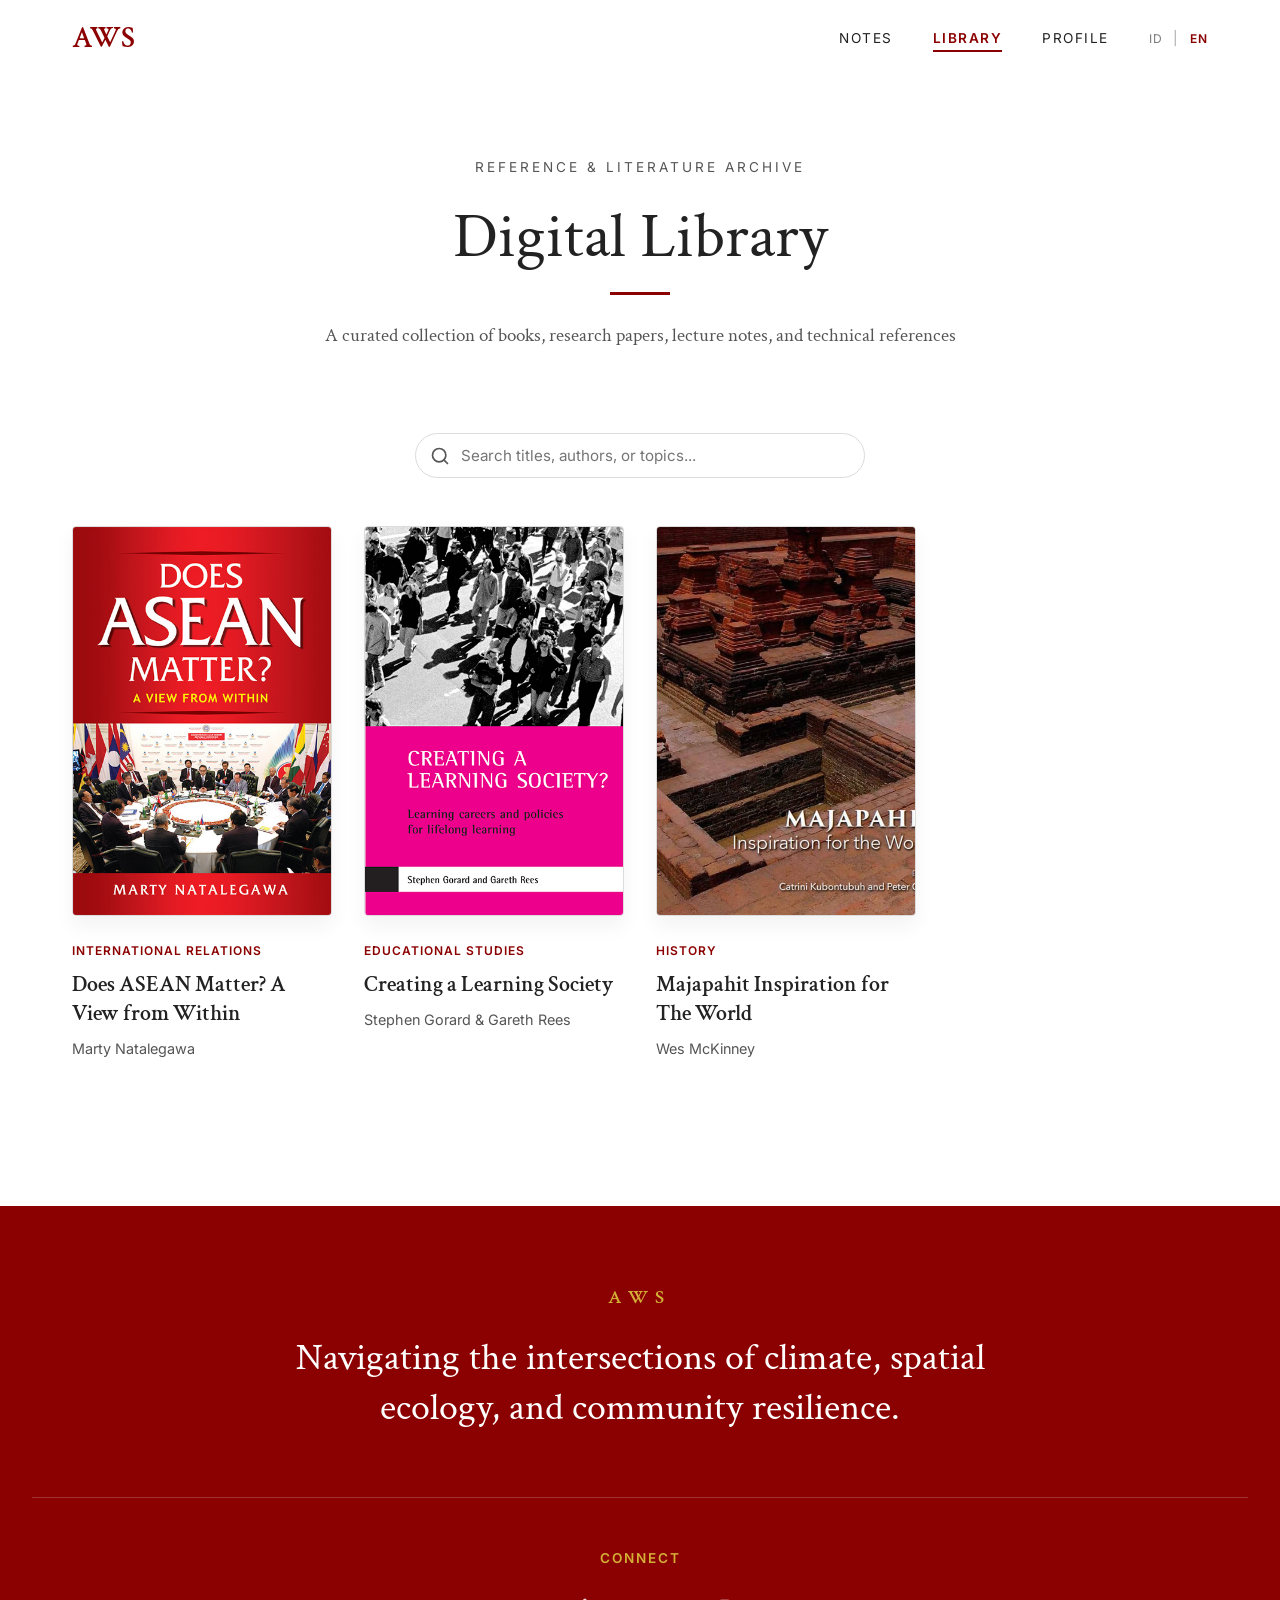
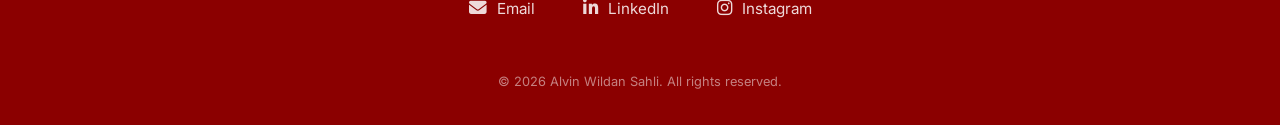
==== features/library/library.html @ a45a9487 "Your commit message here" ====
<!doctype html>
<html lang="en">
  <head>
    <meta charset="UTF-8" />
    <meta name="viewport" content="width=device-width, initial-scale=1.0" />
    <title>Library | AWS Archive</title>

    <link rel="preconnect" href="https://fonts.googleapis.com" />
    <link rel="preconnect" href="https://fonts.gstatic.com" crossorigin />
    <link
      href="https://fonts.googleapis.com/css2?family=Crimson+Text:ital,wght@0,400;0,600;0,700;1,400;1,600&family=Inter:wght@300;400;500;600&display=swap"
      rel="stylesheet"
    />
    <link
      rel="stylesheet"
      href="https://cdnjs.cloudflare.com/ajax/libs/font-awesome/6.5.2/css/all.min.css"
    />

    <!-- Tautkan ke file CSS yang baru -->
    <link rel="stylesheet" href="./library.css" />
    <link rel="stylesheet" href="../../index.css" />
  </head>
  <body>
    <!-- HEADER -->
    <header class="site-header">
      <nav class="site-nav">
        <div class="nav-logo">
          <a href="../../index.html" class="brand-text">AWS</a>
        </div>
        <ul class="nav-links">
          <li>
            <a
              href="../note/note.html"
              class="translatable"
              data-en="Notes"
              data-id="Catatan"
              >Notes</a
            >
          </li>
          <li>
            <a
              href="../library/library.html"
              class="active translatable"
              data-en="Library"
              data-id="Perpustakaan"
              >Library</a
            >
          </li>
          <li>
            <a
              href="../profile/profile.html"
              class="translatable"
              data-en="Profile"
              data-id="Profil"
              >Profile</a
            >
          </li>
          <li class="lang-menu">
            <div class="lang-switcher">
              <button
                class="lang-btn"
                id="btn-id"
                onclick="switchLanguage('id')"
              >
                ID
              </button>
              <span class="lang-divider">|</span>
              <button
                class="lang-btn active"
                id="btn-en"
                onclick="switchLanguage('en')"
              >
                EN
              </button>
            </div>
          </li>
        </ul>
      </nav>
    </header>

    <!-- HERO SECTION -->
    <section class="ivy-header" id="dynamic-header">
      <div class="ivy-container">
        <div class="subtitle-wrapper reveal-item">
          <span
            class="subtitle-text translatable"
            data-id="Arsip Referensi & Literatur"
            data-en="Reference & Literature Archive"
          >
            Reference & Literature Archive
          </span>
        </div>
        <div class="title-wrapper reveal-item">
          <h1
            class="main-title translatable"
            data-id="Pustaka Digital"
            data-en="Digital Library"
          >
            Digital Library
          </h1>
        </div>
        <div class="crimson-line reveal-item"></div>
        <div class="desc-wrapper reveal-item">
          <p
            class="header-desc translatable"
            data-id="Koleksi buku, makalah penelitian, catatan kuliah, dan referensi teknis pilihan"
            data-en="A curated collection of books, research papers, lecture notes, and technical references"
          >
            A curated collection of books, research papers, lecture notes, and
            technical references.
          </p>
        </div>
      </div>
    </section>

    <!-- MAIN CONTENT -->
    <main class="container">
      <!-- SEARCH BAR -->
      <section class="library-controls reveal-item">
        <div class="search-minimal-wrapper">
          <svg
            class="search-minimal-icon"
            viewBox="0 0 24 24"
            fill="none"
            stroke="currentColor"
            stroke-width="2"
            stroke-linecap="round"
            stroke-linejoin="round"
          >
            <circle cx="11" cy="11" r="8"></circle>
            <line x1="21" y1="21" x2="16.65" y2="16.65"></line>
          </svg>
          <input
            type="text"
            id="librarySearch"
            class="search-minimal-input translatable"
            data-id="Cari judul buku, penulis, atau topik..."
            data-en="Search titles, authors, or topics..."
            placeholder="Search titles, authors, or topics..."
            onkeyup="executeLibrarySearch()"
          />
        </div>
      </section>

      <!-- LIBRARY GRID -->
      <section class="library-grid" id="libraryGridContainer">
        <!-- Card 1 -->
        <a
          href="https://drive.google.com/file/d/1z07n_0d3Lz8zeO4GWqv-4VAlbubUl2Rg/view?usp=sharing"
          target="_blank"
          class="book-card reveal-item"
        >
          <div class="book-cover">
            <!-- Ganti src dengan link gambar asli Anda -->
            <img
              src="../../assets/images/does asean matter.jpg"
              alt="Does ASEAN Matter?"
            />
            <div class="book-overlay">
              <span
                class="translatable"
                data-id="Buka Dokumen"
                data-en="Open Archive"
                >Open Archive</span
              >
            </div>
          </div>
          <div class="book-info">
            <span
              class="book-category translatable"
              data-id="Hubungan Internasional"
              data-en="International Relations"
              >International Relations</span
            >
            <h3 class="serif">Does ASEAN Matter? A View from Within</h3>
            <p>Marty Natalegawa</p>
          </div>
        </a>

        <!-- Card 2 -->
        <a
          href="https://drive.google.com/file/d/1OC3FuSwFpUMQScCfgfVP8A9q7yI2G9bG/view?usp=sharing"
          target="_blank"
          class="book-card reveal-item"
        >
          <div class="book-cover">
            <img
              src="../../assets/images/creating a learning society.jpg"
              alt="Creating a Learning Society"
            />
            <div class="book-overlay">
              <span
                class="translatable"
                data-id="Buka Dokumen"
                data-en="Open Archive"
                >Open Archive</span
              >
            </div>
          </div>
          <div class="book-info">
            <span
              class="book-category translatable"
              data-id="Kajian Pendidikan"
              data-en="Educational Studies"
              >Educational Studies</span
            >
            <h3 class="serif">Creating a Learning Society</h3>
            <p>Stephen Gorard & Gareth Rees</p>
          </div>
        </a>

        <!-- Card 3 -->
        <a
          href="https://drive.google.com/file/d/1fYMXhTZtERrCajVW3YcjhchWr6oY5aEJ/view?usp=sharing"
          target="_blank"
          class="book-card reveal-item"
        >
          <div class="book-cover">
            <img
              src="../../assets/images/majapahit.jpg"
              alt="Majapahit Inspiration for The World"
            />
            <div class="book-overlay">
              <span
                class="translatable"
                data-id="Buka Dokumen"
                data-en="Open Archive"
                >Open Archive</span
              >
            </div>
          </div>
          <div class="book-info">
            <span
              class="book-category translatable"
              data-id="Sejarah"
              data-en="History"
              >History</span
            >
            <h3 class="serif">Majapahit Inspiration for The World</h3>
            <p>Wes McKinney</p>
          </div>
        </a>
      </section>

      <!-- NO RESULTS MESSAGE -->
      <div id="noResultsElement" class="no-results-box">
        <p
          class="translatable"
          data-id="Tidak ada pustaka yang cocok dengan kriteria pencarian Anda."
          data-en="No reference materials match your search criteria."
        >
          No reference materials match your search criteria.
        </p>
      </div>
    </main>
    <!-- =========================================================
     UNIVERSAL FOOTER
========================================================= -->
    <footer class="site-footer">
      <div class="footer-container">
        <!-- BAGIAN ATAS: LOGO & TAGLINE -->
        <div class="footer-center">
          <h3 class="footer-brand-logo">AWS</h3>
          <p
            class="footer-tagline-large translatable"
            data-en="Navigating the intersections of climate, spatial ecology, and community resilience."
            data-id="Menelusuri persimpangan antara iklim, ekologi spasial, dan resiliensi masyarakat."
          >
            Navigating the intersections of climate, spatial ecology, and
            community resilience.
          </p>
        </div>

        <!-- BAGIAN BAWAH: CONNECT CENTERED & COPYRIGHT -->
        <div class="footer-bottom-area">
          <div class="footer-connect-centered">
            <span
              class="nav-group-title translatable"
              data-en="Connect"
              data-id="Hubungi"
              >Connect</span
            >
            <div class="connect-links">
              <a
                href="https://mail.google.com/mail/?view=cm&fs=1&to=alvinwildansahli@gmail.com"
                target="_blank"
                rel="noopener noreferrer"
              >
                <i class="fa-solid fa-envelope"></i> Email
              </a>
              <a
                href="https://www.linkedin.com/in/alvinwildans"
                target="_blank"
                rel="noopener noreferrer"
              >
                <i class="fa-brands fa-linkedin-in"></i> LinkedIn
              </a>
              <a
                href="https://www.instagram.com/alvinwildans"
                target="_blank"
                rel="noopener noreferrer"
              >
                <i class="fa-brands fa-instagram"></i> Instagram
              </a>
            </div>
          </div>

          <div class="footer-copyright">
            <p>&copy; 2026 Alvin Wildan Sahli. All rights reserved.</p>
          </div>
        </div>
      </div>
    </footer>
    <!-- Tautkan ke file JS -->
    <script src="./library.js"></script>
  </body>
</html>
---- features/library/library.css ----
/* =========================================================
   VARIABLES & BASE STYLES
========================================================= */
:root {
  --bg-paper: #ffffff;
  --text-main: #222222;
  --text-muted: #555555;
  --accent-crimson: #8b0000;
  --accent-gold: #d4af37;
  --border-color: #dcdcdc;
  --font-serif: "Crimson Text", Georgia, serif;
  --font-sans: "Inter", -apple-system, sans-serif;
  --ease: all 0.4s cubic-bezier(0.16, 1, 0.3, 1);
}

* {
  margin: 0;
  padding: 0;
  box-sizing: border-box;
}

body {
  background-color: var(--bg-paper);
  color: var(--text-main);
  font-family: var(--font-serif);
  line-height: 1.6;
  -webkit-font-smoothing: antialiased;
}

a {
  text-decoration: none;
  color: inherit;
  transition: var(--ease);
}
.container {
  width: 100%;
  max-width: 1200px;
  margin: 0 auto;
  padding: 0 2rem;
}

/* =========================================================
   HEADER
========================================================= */
.site-header {
  position: fixed;
  top: 0;
  left: 0;
  width: 100%;
  z-index: 100;
  background: transparent;
  transition:
    background 0.4s ease,
    backdrop-filter 0.4s ease,
    border-bottom 0.4s ease;
}

.site-header.scrolled {
  background: rgba(255, 255, 255, 0.9);
  backdrop-filter: blur(10px);
  border-bottom: 1px solid rgba(0, 0, 0, 0.08);
}

.site-nav {
  display: flex;
  justify-content: space-between;
  align-items: center;
  padding: 1rem 2rem;
  max-width: 1200px;
  margin: 0 auto;
}

.brand-text {
  font-size: 1.8rem;
  font-weight: 600;
  color: var(--accent-crimson);
  letter-spacing: 1px;
}

.nav-links {
  display: flex;
  gap: 2rem;
  list-style: none;
  font-family: var(--font-sans);
  font-size: 0.85rem;
  text-transform: uppercase;
  letter-spacing: 1.5px;
}

.nav-links a.active,
.nav-links a:hover {
  color: var(--accent-crimson);
  border-bottom: 2px solid var(--accent-crimson);
  font-weight: 600;
  padding-bottom: 4px;
}

.lang-switcher button {
  background: none;
  border: none;
  cursor: pointer;
  font-family: var(--font-sans);
  color: var(--text-muted);
}
.lang-switcher button.active {
  font-weight: bold;
  color: var(--accent-crimson);
}
.lang-divider {
  margin: 0 5px;
  color: var(--text-muted);
}

/* =========================================================
   HERO SECTION (IVY HEADER)
========================================================= */
.ivy-header {
  padding: 150px 2rem 80px; /* Space for fixed header */
  background-color: var(--bg-paper);
  display: flex;
  justify-content: center;
  text-align: center;
}

.ivy-container {
  max-width: 800px;
}

.subtitle-text {
  font-family: var(--font-sans);
  font-size: 0.85rem;
  text-transform: uppercase;
  letter-spacing: 3px;
  color: var(--text-muted);
}

.main-title {
  font-family: var(--font-serif);
  font-size: clamp(2.5rem, 5vw, 4.5rem);
  font-weight: 400;
  color: var(--text-main);
  margin: 1rem 0;
}

.crimson-line {
  width: 60px;
  height: 3px;
  background-color: var(--accent-crimson);
  margin: 0 auto;
}

.desc-wrapper {
  margin-top: 1.5rem;
}
.header-desc {
  font-size: 1.2rem;
  color: var(--text-muted);
}

/* =========================================================
   LIBRARY CONTROLS (SEARCH BAR)
========================================================= */
.library-controls {
  margin-bottom: 3rem;
  display: flex;
  justify-content: center;
}

.search-minimal-wrapper {
  position: relative;
  width: 100%;
  max-width: 450px;
}

.search-minimal-icon {
  position: absolute;
  left: 15px;
  top: 50%;
  transform: translateY(-50%);
  width: 20px;
  height: 20px;
  color: var(--text-muted);
}

.search-minimal-input {
  width: 100%;
  padding: 12px 15px 12px 45px;
  font-family: var(--font-sans);
  font-size: 0.95rem;
  border: 1px solid var(--border-color);
  border-radius: 30px;
  background: var(--bg-paper);
  color: var(--text-main);
  outline: none;
  transition: var(--ease);
}

.search-minimal-input:focus {
  border-color: var(--accent-crimson);
  box-shadow: 0 4px 15px rgba(139, 0, 0, 0.05);
}

/* =========================================================
   LIBRARY GRID & CARDS
========================================================= */
.library-grid {
  display: grid;
  grid-template-columns: repeat(auto-fill, minmax(250px, 1fr));
  gap: 3rem 2rem;
  padding-bottom: 5rem;
}

.book-card {
  display: flex;
  flex-direction: column;
  cursor: pointer;
}

.book-cover {
  position: relative;
  width: 100%;
  aspect-ratio: 2 / 3; /* Memastikan rasio buku proporsional */
  overflow: hidden;
  border-radius: 4px;
  border: 1px solid var(--border-color);
  box-shadow: 0 10px 20px rgba(0, 0, 0, 0.05);
  margin-bottom: 1.5rem;
  background-color: #f5f5f5; /* Fallback warna jika gambar lambat dimuat */
}

/* KRUSIAL: Aturan untuk memastikan gambar apapun bisa masuk tanpa distorsi */
.book-cover img {
  width: 100%;
  height: 100%;
  object-fit: cover; /* Mencegah distorsi/gepeng */
  object-position: center; /* Memastikan fokus selalu di tengah */
  display: block; /* Menghilangkan margin bawah default pada img inline */
  transition: transform 0.5s ease;
}

.book-overlay {
  position: absolute;
  inset: 0;
  background: rgba(0, 0, 0, 0.6);
  display: flex;
  justify-content: center;
  align-items: center;
  opacity: 0;
  transition: opacity 0.4s ease;
}

.book-overlay span {
  color: white;
  font-family: var(--font-sans);
  font-size: 0.9rem;
  text-transform: uppercase;
  letter-spacing: 2px;
  border: 1px solid white;
  padding: 10px 20px;
  border-radius: 2px;
}

.book-card:hover .book-cover img {
  transform: scale(1.05);
}
.book-card:hover .book-overlay {
  opacity: 1;
}

.book-info {
  flex-grow: 1;
  display: flex;
  flex-direction: column;
}

.book-category {
  font-family: var(--font-sans);
  font-size: 0.75rem;
  text-transform: uppercase;
  letter-spacing: 1px;
  color: var(--accent-crimson);
  font-weight: 600;
  margin-bottom: 0.5rem;
}

.book-info h3 {
  font-size: 1.4rem;
  line-height: 1.3;
  margin-bottom: 0.5rem;
}

.book-info p {
  font-family: var(--font-sans);
  font-size: 0.9rem;
  color: var(--text-muted);
}

.no-results-box {
  text-align: center;
  padding: 4rem 0;
  font-family: var(--font-sans);
  color: var(--text-muted);
  display: none;
}

/* =========================================================
   UNIVERSAL FOOTER STYLES
========================================================= */
.site-footer {
  background-color: var(--accent-crimson);
  color: white;
  margin-top: 4rem;
  display: flex;
  flex-direction: column;
}

.footer-container {
  width: 100%;
  max-width: 1400px;
  margin: 0 auto;
  padding: 5rem 2rem 2rem;
  display: flex;
  flex-direction: column;
  gap: 4rem;
}

.footer-center {
  text-align: center;
}

.footer-brand-logo {
  font-family: var(--font-serif);
  font-size: 1.2rem;
  letter-spacing: 0.4em;
  color: var(--accent-gold);
  margin-bottom: 1.5rem;
  text-transform: uppercase;
}

.footer-tagline-large {
  font-size: clamp(1.8rem, 3vw, 2.5rem);
  max-width: 800px;
  margin: 0 auto;
  line-height: 1.3;
}

.footer-bottom-area {
  border-top: 1px solid rgba(255, 255, 255, 0.2);
  padding-top: 3rem;
  display: flex;
  flex-direction: column;
  align-items: center;
  gap: 3rem;
}

.footer-connect-centered {
  display: flex;
  flex-direction: column;
  align-items: center;
  gap: 1.5rem;
}

.nav-group-title {
  font-family: var(--font-sans);
  font-size: 0.85rem;
  text-transform: uppercase;
  letter-spacing: 2px;
  color: var(--accent-gold);
  font-weight: 600;
}

.connect-links {
  display: flex;
  justify-content: center;
  flex-wrap: wrap;
  gap: 3rem;
}

.connect-links a {
  font-family: var(--font-sans);
  font-size: 0.95rem;
  color: rgba(255, 255, 255, 0.85);
  display: flex;
  align-items: center;
  gap: 10px;
  transition: var(--ease);
}

.connect-links a i {
  font-size: 1.1rem;
}

.connect-links a:hover {
  color: var(--accent-gold);
  transform: translateY(-3px);
}

.footer-copyright {
  text-align: center;
  font-family: var(--font-sans);
  font-size: 0.8rem;
  color: rgba(255, 255, 255, 0.5);
}

/* =========================================================
   RESPONSIVE DESIGN (TABLET & MOBILE)
========================================================= */

/* Tablet Portrait & Small Laptops */
@media screen and (max-width: 992px) {
  .library-grid {
    /* Sedikit memperkecil minimum lebar grid di tablet */
    grid-template-columns: repeat(auto-fill, minmax(200px, 1fr));
    gap: 2.5rem 1.5rem;
  }
}

/* Mobile Phones */
@media screen and (max-width: 768px) {
  .site-nav {
    flex-direction: column;
    gap: 1rem;
    padding: 1rem;
    background: rgba(255, 255, 255, 0.95);
    backdrop-filter: blur(10px);
  }

  .nav-links {
    flex-wrap: wrap;
    justify-content: center;
    gap: 1.2rem;
    font-size: 0.8rem;
  }

  .ivy-header {
    padding: 180px 1.5rem 50px; /* Menyesuaikan ruang karena header menumpuk */
  }

  .library-grid {
    grid-template-columns: repeat(
      auto-fill,
      minmax(160px, 1fr)
    ); /* Mengizinkan 2 kolom di HP layar standar */
    gap: 2rem 1rem;
  }

  .book-info h3 {
    font-size: 1.1rem;
  }

  .book-info p {
    font-size: 0.85rem;
  }
}

/* Small Mobile Phones (iPhone SE dll) */
@media screen and (max-width: 480px) {
  .container {
    padding: 0 1.2rem;
  }

  .library-grid {
    /* Di layar sangat kecil, grid akan menggunakan 1 kolom (atau 2 kolom sangat rapat) */
    grid-template-columns: repeat(auto-fill, minmax(140px, 1fr));
  }

  .footer-container {
    padding: 4rem 1.5rem 2rem;
    gap: 3rem;
  }

  .connect-links {
    gap: 1.5rem;
    flex-direction: column;
    align-items: center;
  }

  .footer-tagline-large {
    font-size: 1.5rem; /* Menyesuaikan font footer agar tidak tumpang tindih */
  }
}
---- index.css ----
/* ==========================================================================
   WTU | A PERSONAL ARCHIVE - CORE STYLES (INDEX.CSS)
   ========================================================================== */

/* =========================================================
   1. IMPORTS & VARIABLES
========================================================= */
@import url("https://fonts.googleapis.com/css2?family=Crimson+Text:ital,wght@0,400;0,600;0,700;1,400;1,600&family=Inter:wght@300;400;500;600&display=swap");

:root {
  --bg-paper: #ffffff;
  --bg-white: #ffffff;
  --bg-alt: #f9f9f9;
  --text-main: #222222;
  --text-muted: #555555;
  --accent-crimson: #8b0000;
  --accent-gold: #d4af37;
  --border-color: #dcdcdc;
  --border-dark: #1a1a1a;
  --font-serif: "Crimson Text", Georgia, serif;
  --font-sans: "Inter", -apple-system, sans-serif;
  --radius-xs: 2px;
  --ease: all 0.4s cubic-bezier(0.16, 1, 0.3, 1);
}

/* =========================================================
   2. GLOBAL RESETS & TYPOGRAPHY
========================================================= */
* {
  margin: 0;
  padding: 0;
  box-sizing: border-box;
}

html {
  scroll-behavior: smooth;
  scroll-padding-top: 120px;
}

body {
  background-color: var(--bg-paper);
  color: var(--text-main);
  font-family: var(--font-serif);
  line-height: 1.8;
  font-size: 1.15rem;
  -webkit-font-smoothing: antialiased;
  overflow-x: hidden;
}

h1,
h2,
h3,
h4,
h5,
h6 {
  font-weight: 600;
  line-height: 1.2;
  color: var(--text-main);
}

a {
  color: inherit;
  text-decoration: none;
  transition: var(--ease);
}

ul {
  list-style: none;
}

img {
  max-width: 100%;
  display: block;
}

.container {
  width: 100%;
  max-width: 1200px;
  margin-inline: auto;
  padding: 0 2rem;
}

.bg-white {
  background-color: var(--bg-white);
}
.bg-alt {
  background-color: var(--bg-alt);
}
.bg-paper {
  background-color: var(--bg-paper);
}

/* =========================================================
   3. HEADER & NAVIGATION
========================================================= */
.site-header {
  position: fixed;
  top: 0;
  left: 0;
  width: 100%;
  z-index: 100;

  /* Kondisi awal: transparan */
  background: transparent;
  backdrop-filter: blur(0px);
  -webkit-backdrop-filter: blur(0px);

  border-bottom: 1px solid transparent;

  transition:
    background 0.4s ease,
    backdrop-filter 0.4s ease,
    -webkit-backdrop-filter 0.4s ease,
    border-color 0.4s ease,
    box-shadow 0.4s ease;
}

/* ========================================
   HEADER SAAT SCROLL
   ======================================== */

.site-header.scrolled {
  background: rgba(255, 255, 255, 0.82);

  backdrop-filter: blur(14px);
  -webkit-backdrop-filter: blur(14px);

  border-bottom: 1px solid rgba(0, 0, 0, 0.08);

  box-shadow: 0 4px 20px rgba(0, 0, 0, 0.06);
}

.site-nav {
  display: flex;
  justify-content: space-between;
  align-items: center;
  padding: 0.8rem 2rem;
  max-width: 1200px;
  margin: 0 auto;
}

.brand-text {
  font-family: var(--font-serif);
  font-size: 1.8rem;
  font-weight: 600;
  color: var(--accent-crimson);
  letter-spacing: 0.5px;
}

.nav-links {
  display: flex;
  align-items: center;
  gap: 2.5rem;
  font-family: var(--font-sans);
  font-size: 0.85rem;
  text-transform: uppercase;
  letter-spacing: 1.5px;
}

.nav-links a {
  padding-bottom: 4px;
  border-bottom: 2px solid transparent;
}

.nav-links a:hover,
.nav-links a.active {
  border-bottom-color: var(--accent-crimson);
  font-weight: 600;
}

.lang-switcher button {
  background: none;
  border: none;
  color: inherit;
  opacity: 0.6;
  cursor: pointer;
  font-size: 0.75rem;
  letter-spacing: 1px;
  transition: var(--ease);
  font-family: var(--font-sans);
}

.lang-switcher button.active {
  opacity: 1;
  font-weight: 600;
  color: var(--accent-crimson);
}

.lang-divider {
  margin: 0 5px;
  opacity: 0.5;
}

/* =========================================================
   4. HERO SECTION
========================================================= */
.hero-section {
  min-height: 65vh;
  display: flex;
  align-items: center;
  justify-content: center;
  text-align: center;
  background-image:
    linear-gradient(rgba(30, 18, 18, 0.45), rgba(30, 18, 18, 0.55)),
    url("assets/images/main.JPG");
  background-size: cover;
  background-position: center 80%;
  background-repeat: no-repeat;
  background-attachment: fixed;
}

.hero-content {
  max-width: 85vh;
}

/* =========================================================
   5. ARCHIVE INTRODUCTION
========================================================= */
.content-section {
  position: relative;
  z-index: 10;
  padding: 4rem 0;
}

.archive-intro-section {
  background: var(--bg-white);
  padding: 6rem 0;
}

.intro-layout {
  display: grid;
  grid-template-columns: 1fr 1fr;
  gap: 4rem;
  align-items: center;
}

.section-title {
  font-size: 1.75rem;
  color: var(--accent-crimson);
  border-bottom: 1px solid var(--border-color);
  padding-bottom: 0.5rem;
  margin-bottom: 1.5rem;
}

.intro-text p {
  margin-bottom: 1.5rem;
  text-align: justify;
  hyphens: auto;
}

.drop-cap::first-letter {
  float: left;
  font-size: 4.8rem;
  line-height: 0.8;
  padding-right: 8px;
  padding-top: 8px;
  color: var(--accent-crimson);
  font-family: var(--font-serif);
}

.intro-image {
  position: relative;
  width: min(420px, 100%);
  margin-left: auto;
  overflow: hidden;
}

.intro-image img {
  filter: grayscale(100%);
  transition: filter 0.6s ease;
}

.intro-image:hover img {
  filter: grayscale(0%);
}

.intro-image::after {
  content: "";
  position: absolute;
  inset: auto 0 0 0;
  height: 40%;
  background: linear-gradient(
    to bottom,
    transparent 0%,
    rgba(255, 255, 255, 0.6) 70%,
    white 100%
  );
  pointer-events: none;
}

/* =========================================================
   6. COMMUNITY QUOTE
========================================================= */
.community-quote-section {
  position: relative;
  width: 100%;
  background: var(--accent-crimson);
  padding: 7rem 0;
}

.community-quote-container {
  max-width: 950px;
  margin: 0 auto;
  padding: 0 2rem;
  text-align: center;
}

.community-quote {
  max-width: 850px;
  margin: 0 auto;
}

.community-quote p {
  margin: 0;
  font-family: var(--font-serif);
  font-size: clamp(2rem, 4vw, 3.5rem);
  font-style: italic;
  font-weight: 500;
  line-height: 1.25;
  color: #ffffff;
}

/* =========================================================
   7. AINAN SECTION (FEATURED NOTES)
========================================================= */
.content-section-ainan {
  padding: 0;
  position: relative;
  z-index: 1;
}

.ainan-section {
  position: relative;
  width: 100%;
  padding: 6rem 0;
  background-image: url("./assets/images/suiji-slp.png");
  background-size: cover;
  background-position: center;
  background-repeat: no-repeat;
  background-attachment: fixed;
  overflow: visible;
}

.ainan-container {
  width: min(1400px, calc(100% - 80px));
  margin: 0 auto;
  position: relative;
  display: flex;
  flex-direction: column;
  align-items: flex-end;
  gap: 3rem;
}

/* Sticky Title */
.ainan-page-title {
  position: sticky;
  top: 0;
  height: 100vh;
  width: 100%;
  z-index: 5;
  display: flex;
  flex-direction: column;
  justify-content: center;
  align-items: flex-start;
  pointer-events: none;
}

.ainan-page-title h2 {
  margin-left: max(40px, calc((100% - 1400px) / 2));
  width: min(520px, 40vw);
  font-family: var(--font-serif);
  font-size: clamp(2.4rem, 4vw, 4.5rem);
  font-weight: 500;
  line-height: 0.98;
  color: #ffffff;
}

.ainan-page-title h2 span {
  display: block;
  margin-top: 0.15em;
  font-family: var(--font-sans);
  font-size: 0.48em;
  font-weight: 400;
  color: rgba(255, 255, 255, 0.82);
}

/* Glass Card */
.ainan-glass-card {
  position: relative;
  z-index: 20;
  width: min(480px, 100%);
  padding: 3rem 2.6rem;
  background: rgba(255, 255, 255, 0.2);
  border: 1px solid rgba(255, 255, 255, 0.55);
  border-radius: 28px;
  backdrop-filter: blur(30px) saturate(145%);
  -webkit-backdrop-filter: blur(30px) saturate(145%);
  box-shadow:
    0 20px 70px rgba(0, 0, 0, 0.12),
    inset 0 1px 0 rgba(255, 255, 255, 0.55);
  transition: transform 0.3s ease;
}

.ainan-glass-card:hover {
  transform: translateY(-5px);
}

.ainan-card-category {
  display: block;
  margin-bottom: 14px;
  font-family: var(--font-sans);
  font-size: 0.68rem;
  font-weight: 600;
  letter-spacing: 0.14em;
  text-transform: uppercase;
  color: var(--accent-crimson);
}

.ainan-card-title {
  margin: 0 0 22px;
  font-family: var(--font-serif);
  font-size: clamp(2rem, 3vw, 3rem);
  font-weight: 600;
  line-height: 1;
}

.ainan-card-description {
  margin: 0 0 30px;
  font-family: var(--font-sans);
  font-size: 0.88rem;
  line-height: 1.8;
  color: var(--text-main);
}

.ainan-meta {
  display: grid;
  gap: 13px;
  margin-bottom: 28px;
  padding-top: 22px;
  border-top: 1px solid rgba(0, 0, 0, 0.12);
}

.ainan-meta-item {
  display: flex;
  align-items: baseline;
  justify-content: space-between;
}

.ainan-meta-label {
  font-family: var(--font-sans);
  font-size: 0.58rem;
  font-weight: 600;
  letter-spacing: 0.1em;
  color: #333;
}

.ainan-meta-value {
  font-family: var(--font-sans);
  font-size: 0.72rem;
  font-weight: 500;
  color: var(--text-main);
}

.ainan-card-link {
  display: inline-flex;
  align-items: center;
  gap: 9px;
  padding-bottom: 5px;
  border-bottom: 1px solid var(--text-main);
  font-family: var(--font-sans);
  font-size: 0.72rem;
  font-weight: 500;
  transition:
    gap 0.25s ease,
    opacity 0.25s ease;
}

.ainan-card-link:hover {
  gap: 14px;
  opacity: 0.65;
}

/* =========================================================
   8. SPACE TO GROW (ORGANIZATIONS GRID)
========================================================= */
.org-grid {
  display: grid;
  grid-template-columns: repeat(auto-fit, minmax(320px, 1fr));
  gap: 2rem;
}

.org-card {
  background: var(--bg-white);
  border: 1px solid var(--border-color);
  padding: 2rem;
  border-radius: 8px;
  display: flex;
  flex-direction: column;
  transition:
    transform 0.4s var(--ease),
    box-shadow 0.4s var(--ease);
}

.org-card:hover {
  transform: translateY(-5px);
  box-shadow: 0 12px 30px rgba(0, 0, 0, 0.05);
  border-color: #d0d0d0;
}

.org-header {
  display: flex;
  align-items: center;
  gap: 1.25rem;
  margin-bottom: 1.5rem;
  padding-bottom: 1.5rem;
  border-bottom: 1px dashed var(--border-color);
}

.org-logo {
  width: 60px;
  height: 60px;
  object-fit: contain;
  border-radius: 4px;
  flex-shrink: 0;
}

.org-title-wrapper {
  display: flex;
  flex-direction: column;
  justify-content: center;
}

.org-name {
  font-family: var(--font-serif);
  font-size: 1.4rem;
  line-height: 1.2;
  margin-bottom: 0.25rem;
  color: var(--text-main);
}

.org-role {
  font-family: var(--font-sans);
  font-size: 0.75rem;
  text-transform: uppercase;
  letter-spacing: 1px;
  color: var(--accent-crimson);
  font-weight: 600;
}

.org-desc {
  font-size: 0.95rem;
  color: var(--text-muted);
  line-height: 1.6;
  flex-grow: 1;
  margin-bottom: 1.5rem;
}

.org-link {
  font-family: var(--font-sans);
  font-size: 0.85rem;
  text-transform: uppercase;
  letter-spacing: 1px;
  color: var(--text-main);
  font-weight: 600;
  display: inline-flex;
  align-items: center;
  gap: 6px;
  align-self: flex-start;
  transition:
    color 0.3s ease,
    gap 0.3s ease;
}

.org-link:hover {
  color: var(--accent-crimson);
  gap: 10px;
}

/* =========================================================
   9. AFTER MOVIES (CAROUSEL)
========================================================= */
.aftermovie-layout {
  display: flex;
  align-items: center;
  gap: 3rem;
  max-width: 1400px;
  margin: 0 auto;
  padding: 0 2rem 0 0;
}

.aftermovie-carousel-wrapper {
  width: 75%;
  overflow: hidden;
}

.aftermovie-carousel {
  display: flex;
  gap: 1.5rem;
  overflow-x: auto;
  scroll-snap-type: x mandatory;
  padding: 1rem 0 2rem 2rem;
  scrollbar-width: none;
  -ms-overflow-style: none;
}

.aftermovie-carousel::-webkit-scrollbar {
  display: none;
}

.aftermovie-item {
  flex: 0 0 calc(38%);
  scroll-snap-align: start;
}

.youtube-wrapper {
  width: 100%;
  aspect-ratio: 16 / 9;
  background: #000;
  border-radius: 12px;
  overflow: hidden;
  box-shadow: 0 10px 30px rgba(0, 0, 0, 0.08);
  position: relative;
}

.youtube-wrapper iframe {
  position: absolute;
  top: 0;
  left: 0;
  width: 100%;
  height: 100%;
  border: none;
}

.aftermovie-title {
  font-family: var(--font-sans);
  font-size: 0.95rem;
  margin-top: 1.2rem;
  color: var(--text-main);
  font-weight: 600;
}

.aftermovie-info {
  width: 25%;
  display: flex;
  flex-direction: column;
}

.aftermovie-info p {
  font-size: 0.95rem;
  color: var(--text-muted);
  line-height: 1.6;
  margin-bottom: 1.5rem;
}

/* Swipe Hint */
.swipe-hint-wrapper {
  display: inline-flex;
  align-items: center;
  gap: 10px;
  margin-top: 0.5rem;
  cursor: default;
}

.scroll-hint {
  font-family: var(--font-sans);
  font-size: 0.75rem;
  text-transform: uppercase;
  letter-spacing: 2px;
  color: var(--accent-gold);
  font-weight: 600;
}

.animated-chevrons {
  display: flex;
  align-items: center;
  color: var(--accent-gold);
  font-size: 1.4rem;
  line-height: 1;
}

.animated-chevrons span {
  display: inline-block;
  animation: swipeForward 1.5s infinite ease-in-out;
}

.animated-chevrons span:nth-child(2) {
  animation-delay: 0.15s;
  margin-left: -5px;
}

@keyframes swipeForward {
  0%,
  100% {
    transform: translateX(0);
    opacity: 0.2;
  }
  50% {
    transform: translateX(6px);
    opacity: 1;
  }
}

/* =========================================================
   UNIVERSAL FOOTER STYLES
========================================================= */
.site-footer {
  background-color: var(--accent-crimson);
  color: white;
  margin-top: 4rem;
  display: flex;
  flex-direction: column;
}

.footer-container {
  width: 100%;
  max-width: 1400px;
  margin: 0 auto;
  padding: 5rem 2rem 2rem;
  display: flex;
  flex-direction: column;
  gap: 4rem;
}

/* Bagian Atas: Logo & Tagline */
.footer-center {
  text-align: center;
}

.footer-brand-logo {
  font-family: var(--font-serif);
  font-size: 1.2rem;
  letter-spacing: 0.4em;
  color: var(--accent-gold);
  margin-bottom: 1.5rem;
  text-transform: uppercase;
}

.footer-tagline-large {
  font-size: clamp(1.8rem, 3vw, 2.5rem);
  max-width: 800px;
  margin: 0 auto;
  line-height: 1.3;
}

/* Bagian Bawah: Garis, Menu Centered & Copyright */
.footer-bottom-area {
  border-top: 1px solid rgba(255, 255, 255, 0.2);
  padding-top: 3rem;
  display: flex;
  flex-direction: column;
  align-items: center;
  gap: 3rem;
}

.footer-connect-centered {
  display: flex;
  flex-direction: column;
  align-items: center;
  gap: 1.5rem;
}

.nav-group-title {
  font-family: var(--font-sans);
  font-size: 0.85rem;
  text-transform: uppercase;
  letter-spacing: 2px;
  color: var(--accent-gold);
  font-weight: 600;
}

.connect-links {
  display: flex;
  justify-content: center;
  flex-wrap: wrap;
  gap: 3rem;
}

.connect-links a {
  font-family: var(--font-sans);
  font-size: 0.95rem;
  color: rgba(255, 255, 255, 0.85);
  display: flex;
  align-items: center;
  gap: 10px;
  transition: var(--ease);
}

.connect-links a i {
  font-size: 1.1rem;
}

.connect-links a:hover {
  color: var(--accent-gold);
  transform: translateY(-3px);
}

.footer-copyright {
  text-align: center;
  font-family: var(--font-sans);
  font-size: 0.8rem;
  color: rgba(255, 255, 255, 0.5);
}

/* =========================================================
   11. RESPONSIVE DESIGN (TABLET & MOBILE FOCUSED)
========================================================= */

/* --- TABLET (< 992px) --- */
@media screen and (max-width: 992px) {
  /* Intro Section */
  .intro-layout {
    grid-template-columns: 1fr;
    gap: 3rem;
  }
  .intro-image {
    margin: 0 auto;
    width: min(500px, 100%);
  }

  /* Ainan Section - Tetap Sticky dan Terpusat */
  .ainan-container {
    align-items: center;
    gap: 2rem;
  }
  .ainan-page-title {
    width: 100%;
    align-items: center;
    text-align: center;
  }
  .ainan-page-title h2 {
    margin-left: 0;
    width: 90%;
    padding: 0 1rem;
  }
  .ainan-glass-card {
    width: 100%;
    max-width: 650px;
    margin: 0 auto;
  }

  /* Aftermovies */
  .aftermovie-layout {
    flex-direction: column-reverse;
    padding: 0;
    gap: 2rem;
  }
  .aftermovie-info {
    width: 100%;
    padding: 0 2rem;
    align-items: center;
    text-align: center;
  }
  .aftermovie-carousel-wrapper {
    width: 100%;
  }
  .aftermovie-item {
    flex: 0 0 calc(55%);
  }
  .swipe-hint-wrapper {
    justify-content: center;
  }
}

/* --- MOBILE (< 768px) --- */
@media screen and (max-width: 768px) {
  /* Global Adjustments */
  .container {
    padding: 0 1.5rem;
  }

  /* Header / Nav */
  .site-header {
    background: rgba(255, 255, 255, 0.95);
    border-bottom: 1px solid rgba(0, 0, 0, 0.08);
  }
  .site-nav {
    padding: 0.8rem 1rem;
    flex-direction: column;
    gap: 0.8rem;
  }
  .nav-links {
    flex-wrap: wrap;
    justify-content: center;
    gap: 1.2rem;
    font-size: 0.75rem;
  }

  /* Hero Section (Menjadi Landscape & Lebih Rendah) */
  .hero-section {
    min-height: 35vh;
    height: 35vh;
    padding: 5rem 1rem 0;
    background-attachment: scroll;
    background-position: center top; /* Fokus mengambil potongan gambar bagian atas */
  }

  /* Archive Intro */
  .archive-intro-section {
    padding: 4rem 0;
  }
  .section-title {
    font-size: 1.5rem;
    text-align: center;
  }
  .drop-cap::first-letter {
    font-size: 3.5rem;
  }

  /* Community Quote */
  .community-quote-section {
    padding: 5rem 0;
  }
  .community-quote p {
    font-size: clamp(1.5rem, 6vw, 2rem);
  }

  /* Ainan Section (Proporsi Rasional & Efek Laptop) */
  .ainan-section {
    padding: 0 0 4rem 0;
    background-attachment: fixed; /* Mengembalikan efek fixed/paralax laptop */
  }
  .ainan-page-title {
    justify-content: flex-start;
    padding-top: 15vh; /* Mengangkat judul ke bagian atas layar */
  }
  .ainan-page-title h2 {
    font-size: 2.2rem;
  }
  .ainan-card-title {
    font-size: 2.2rem;
  }
  .ainan-card-description {
    font-size: 0.85rem;
    line-height: 1.6;
  }

  /* Organizations Grid */
  .org-grid {
    grid-template-columns: 1fr;
    gap: 1.5rem;
  }
  .org-card {
    padding: 1.5rem;
  }
  .org-header {
    flex-direction: column;
    align-items: flex-start;
    gap: 1rem;
  }

  /* After Movies */
  .aftermovie-item {
    flex: 0 0 calc(85%);
  }
  .aftermovie-carousel {
    padding: 1rem 1rem 2rem 1rem;
    gap: 1rem;
  }
}

/* --- SMALL MOBILE (< 480px) --- */
@media screen and (max-width: 480px) {
  /* Ainan Card Tweaks for small screens */
  .ainan-glass-card {
    padding: 1.5rem 1.2rem;
    border-radius: 20px;
  }
  .ainan-meta-item {
    flex-direction: column;
    align-items: flex-start;
    gap: 4px;
  }
  .ainan-card-title {
    font-size: 1.8rem;
  }

  /* Footer Adjustments */
  .footer-container {
    padding: 4rem 1.5rem 2rem;
    gap: 3rem;
  }
  .footer-tagline-large {
    font-size: 1.6rem;
  }
  .connect-links {
    flex-direction: column;
    align-items: center;
    gap: 1.5rem;
  }
}
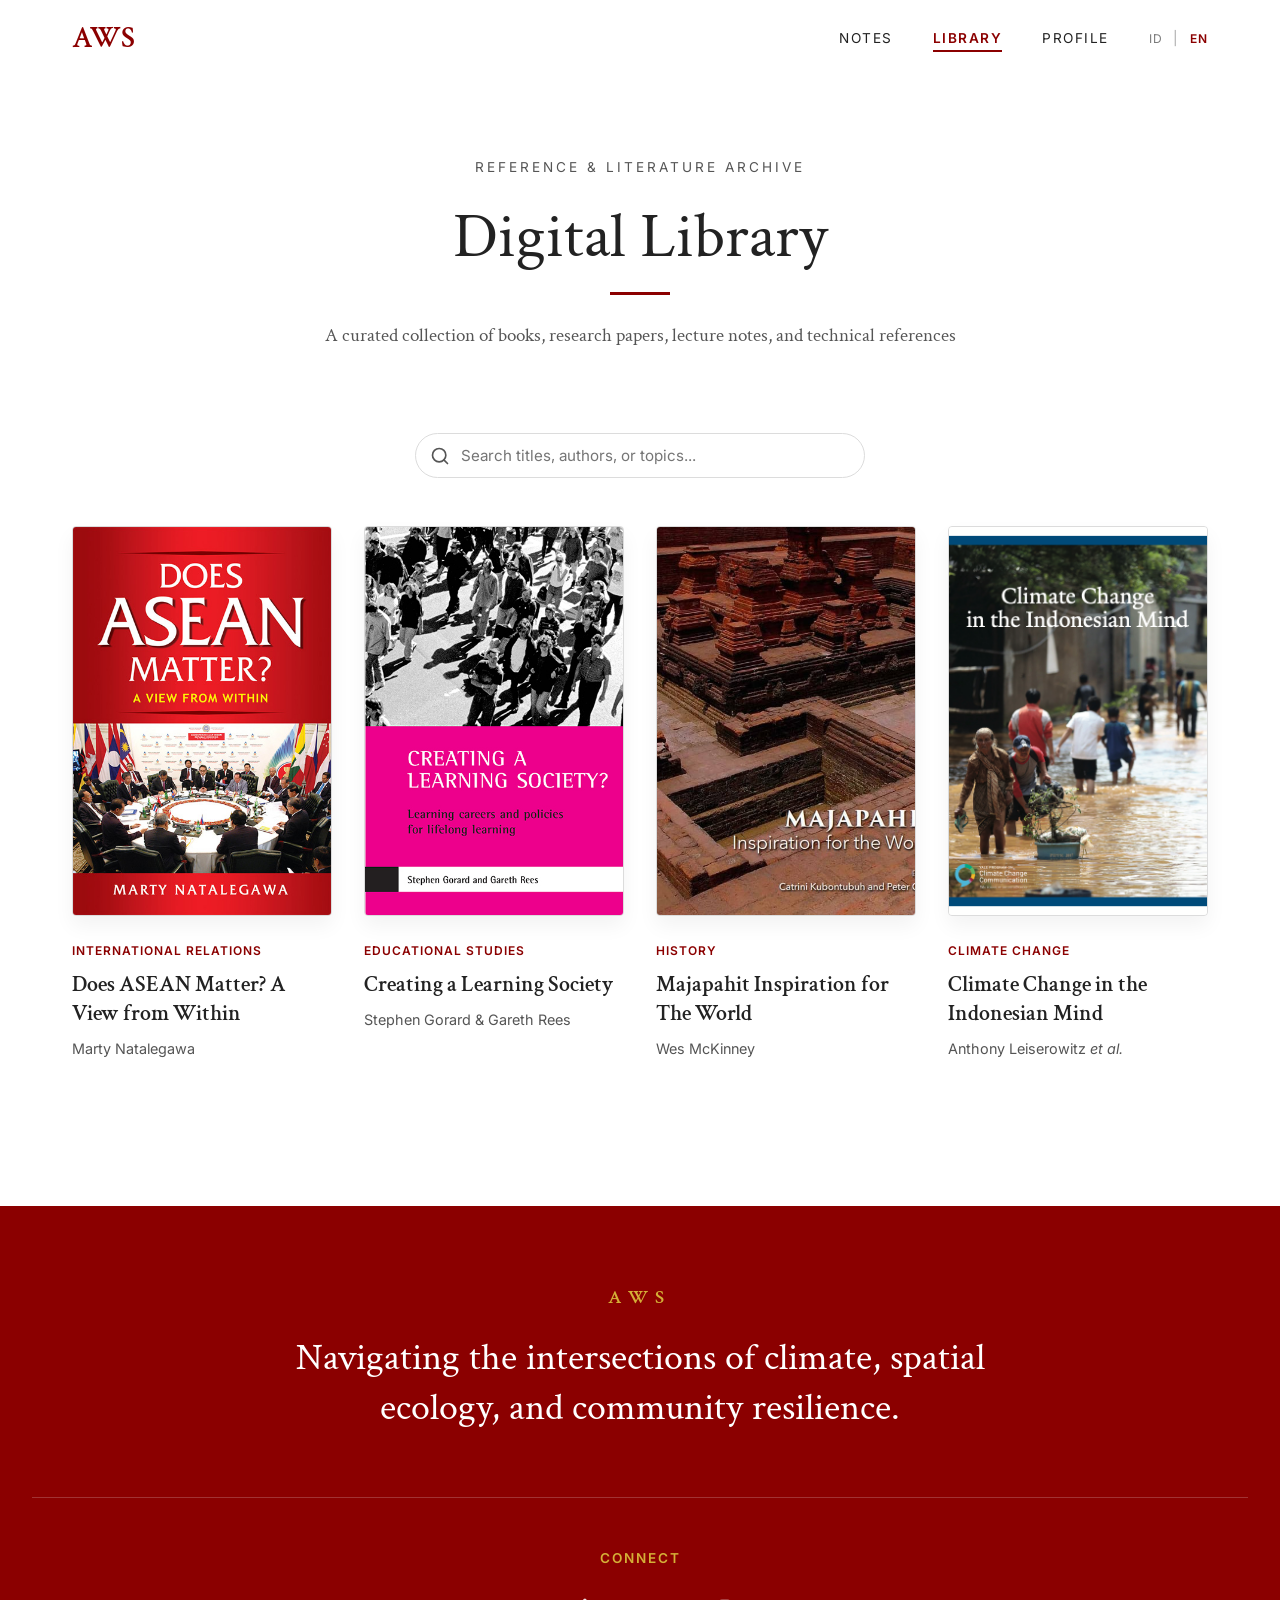
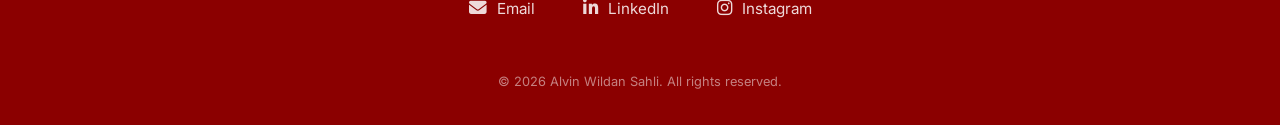
==== commit ba013cde: "pembaruan" ====
--- a/features/library/library.html
+++ b/features/library/library.html
@@ -146,7 +146,7 @@
       <section class="library-grid" id="libraryGridContainer">
         <!-- Card 1 -->
         <a
-          href="https://drive.google.com/file/d/1z07n_0d3Lz8zeO4GWqv-4VAlbubUl2Rg/view?usp=sharing"
+          href="https://drive.google.com/file/d/1TwjVEdINnhv36mhEVnuLjjBkm_EQ6vBD/view?usp=drive_link"
           target="_blank"
           class="book-card reveal-item"
         >
@@ -179,7 +179,7 @@
 
         <!-- Card 2 -->
         <a
-          href="https://drive.google.com/file/d/1OC3FuSwFpUMQScCfgfVP8A9q7yI2G9bG/view?usp=sharing"
+          href="https://drive.google.com/file/d/1mL0b049GjyB1iV6pf8_b9LDrxAyNK9Vj/view?usp=drive_link"
           target="_blank"
           class="book-card reveal-item"
         >
@@ -211,7 +211,7 @@
 
         <!-- Card 3 -->
         <a
-          href="https://drive.google.com/file/d/1fYMXhTZtERrCajVW3YcjhchWr6oY5aEJ/view?usp=sharing"
+          href="https://drive.google.com/file/d/1SzsTY3Y1mCMqd7bYHcH9ThrwWLixcJcS/view?usp=drive_link"
           target="_blank"
           class="book-card reveal-item"
         >
@@ -238,6 +238,37 @@
             >
             <h3 class="serif">Majapahit Inspiration for The World</h3>
             <p>Wes McKinney</p>
+          </div>
+        </a>
+        <!-- Card 4 -->
+        <a
+          href="https://drive.google.com/file/d/1vqP4gkbwur9MANTUcE_K2KX1Sm0JiJkh/view?usp=drive_link"
+          target="_blank"
+          class="book-card reveal-item"
+        >
+          <div class="book-cover">
+            <img
+              src="../../assets/images/Climate change in the Indonesian mind.png"
+              alt="Climate Change in the Indonesian Mind"
+            />
+            <div class="book-overlay">
+              <span
+                class="translatable"
+                data-id="Buka Dokumen"
+                data-en="Open Archive"
+                >Open Archive</span
+              >
+            </div>
+          </div>
+          <div class="book-info">
+            <span
+              class="book-category translatable"
+              data-id="Perubahan Iklim"
+              data-en="Climate Change"
+              >Climate Change</span
+            >
+            <h3 class="serif">Climate Change in the Indonesian Mind</h3>
+            <p>Anthony Leiserowitz et al.</p>
           </div>
         </a>
       </section>
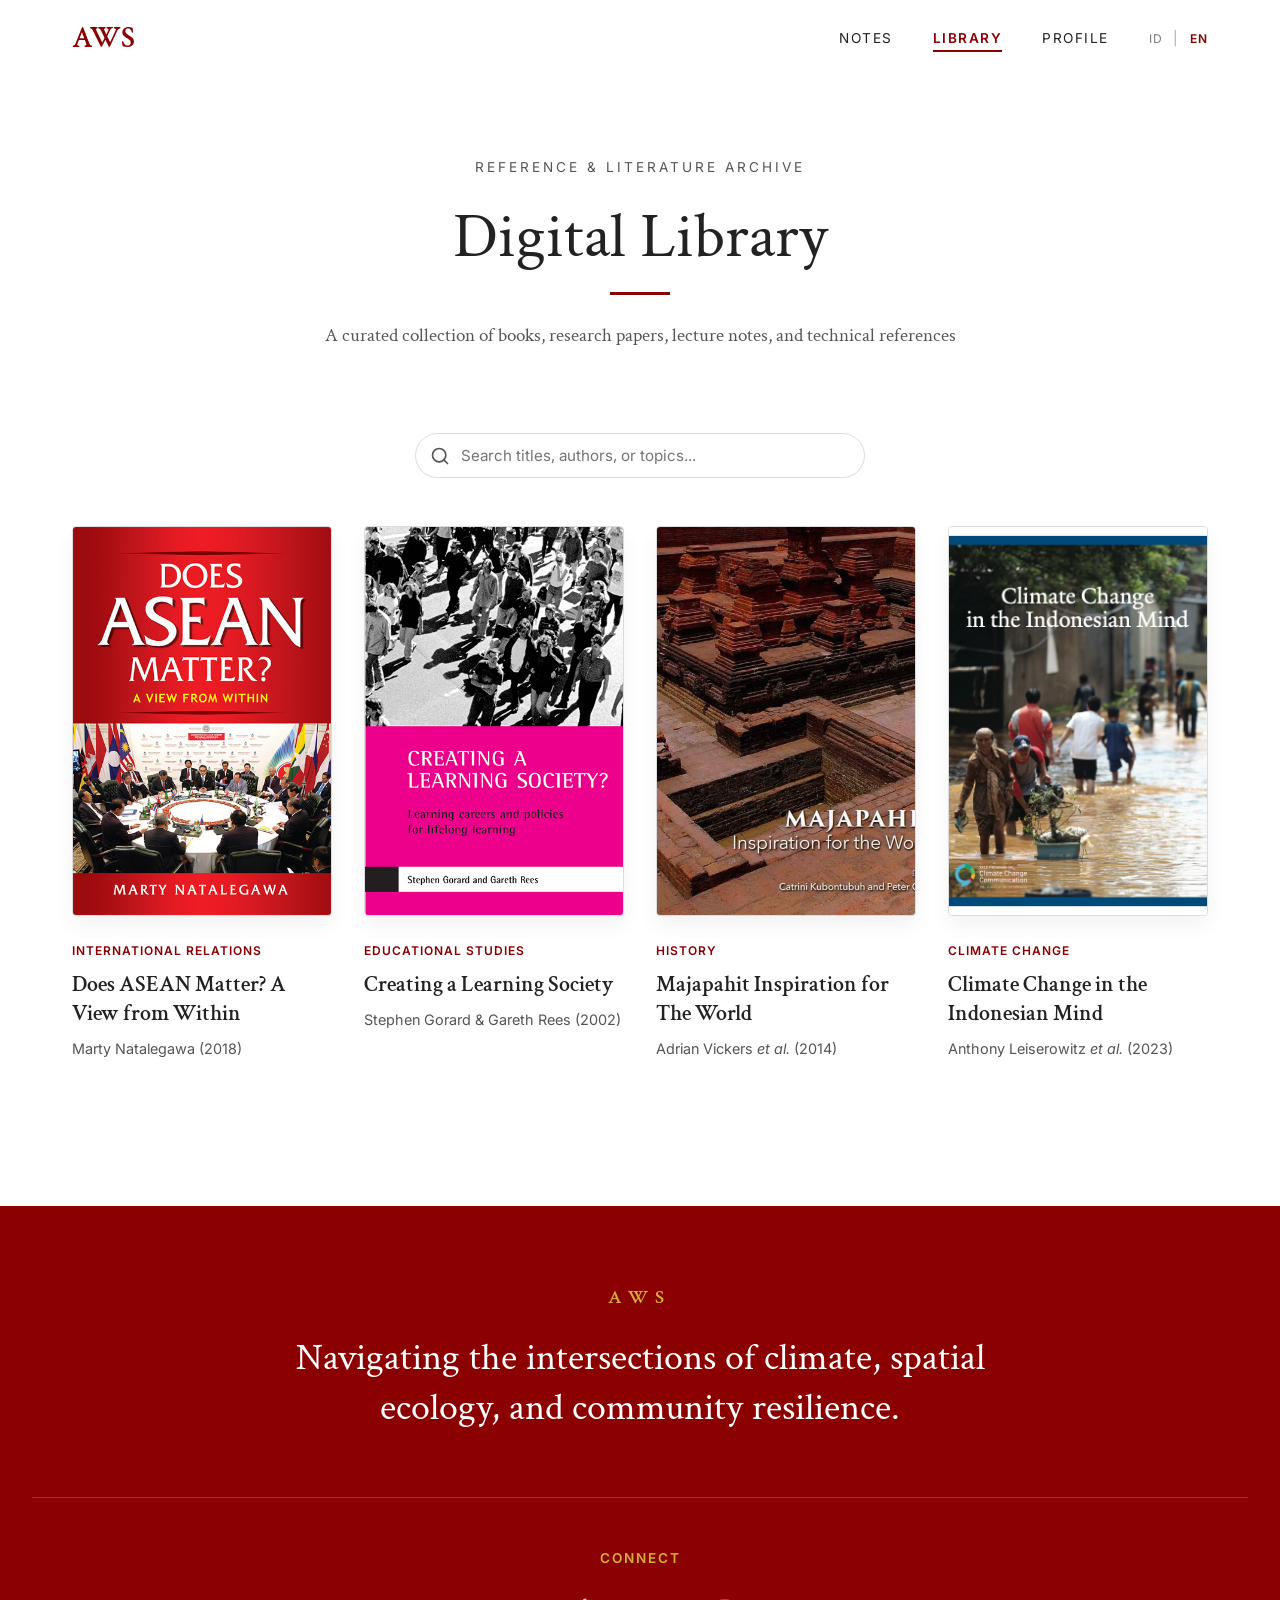
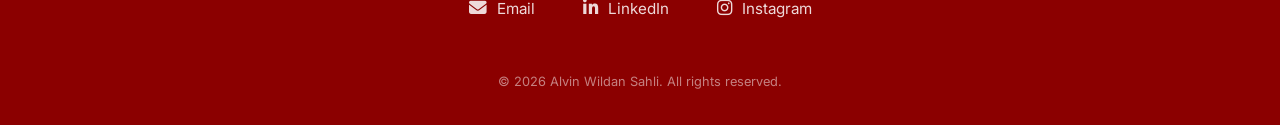
==== commit 54aa3fcd: "library" ====
--- a/features/library/library.html
+++ b/features/library/library.html
@@ -173,7 +173,7 @@
               >International Relations</span
             >
             <h3 class="serif">Does ASEAN Matter? A View from Within</h3>
-            <p>Marty Natalegawa</p>
+            <p>Marty Natalegawa (2018)</p>
           </div>
         </a>
 
@@ -205,7 +205,7 @@
               >Educational Studies</span
             >
             <h3 class="serif">Creating a Learning Society</h3>
-            <p>Stephen Gorard & Gareth Rees</p>
+            <p>Stephen Gorard & Gareth Rees (2002)</p>
           </div>
         </a>
 
@@ -237,7 +237,7 @@
               >History</span
             >
             <h3 class="serif">Majapahit Inspiration for The World</h3>
-            <p>Wes McKinney</p>
+            <p>Adrian Vickers et al. (2014)</p>
           </div>
         </a>
         <!-- Card 4 -->
@@ -268,7 +268,7 @@
               >Climate Change</span
             >
             <h3 class="serif">Climate Change in the Indonesian Mind</h3>
-            <p>Anthony Leiserowitz et al.</p>
+            <p>Anthony Leiserowitz et al. (2023)</p>
           </div>
         </a>
       </section>
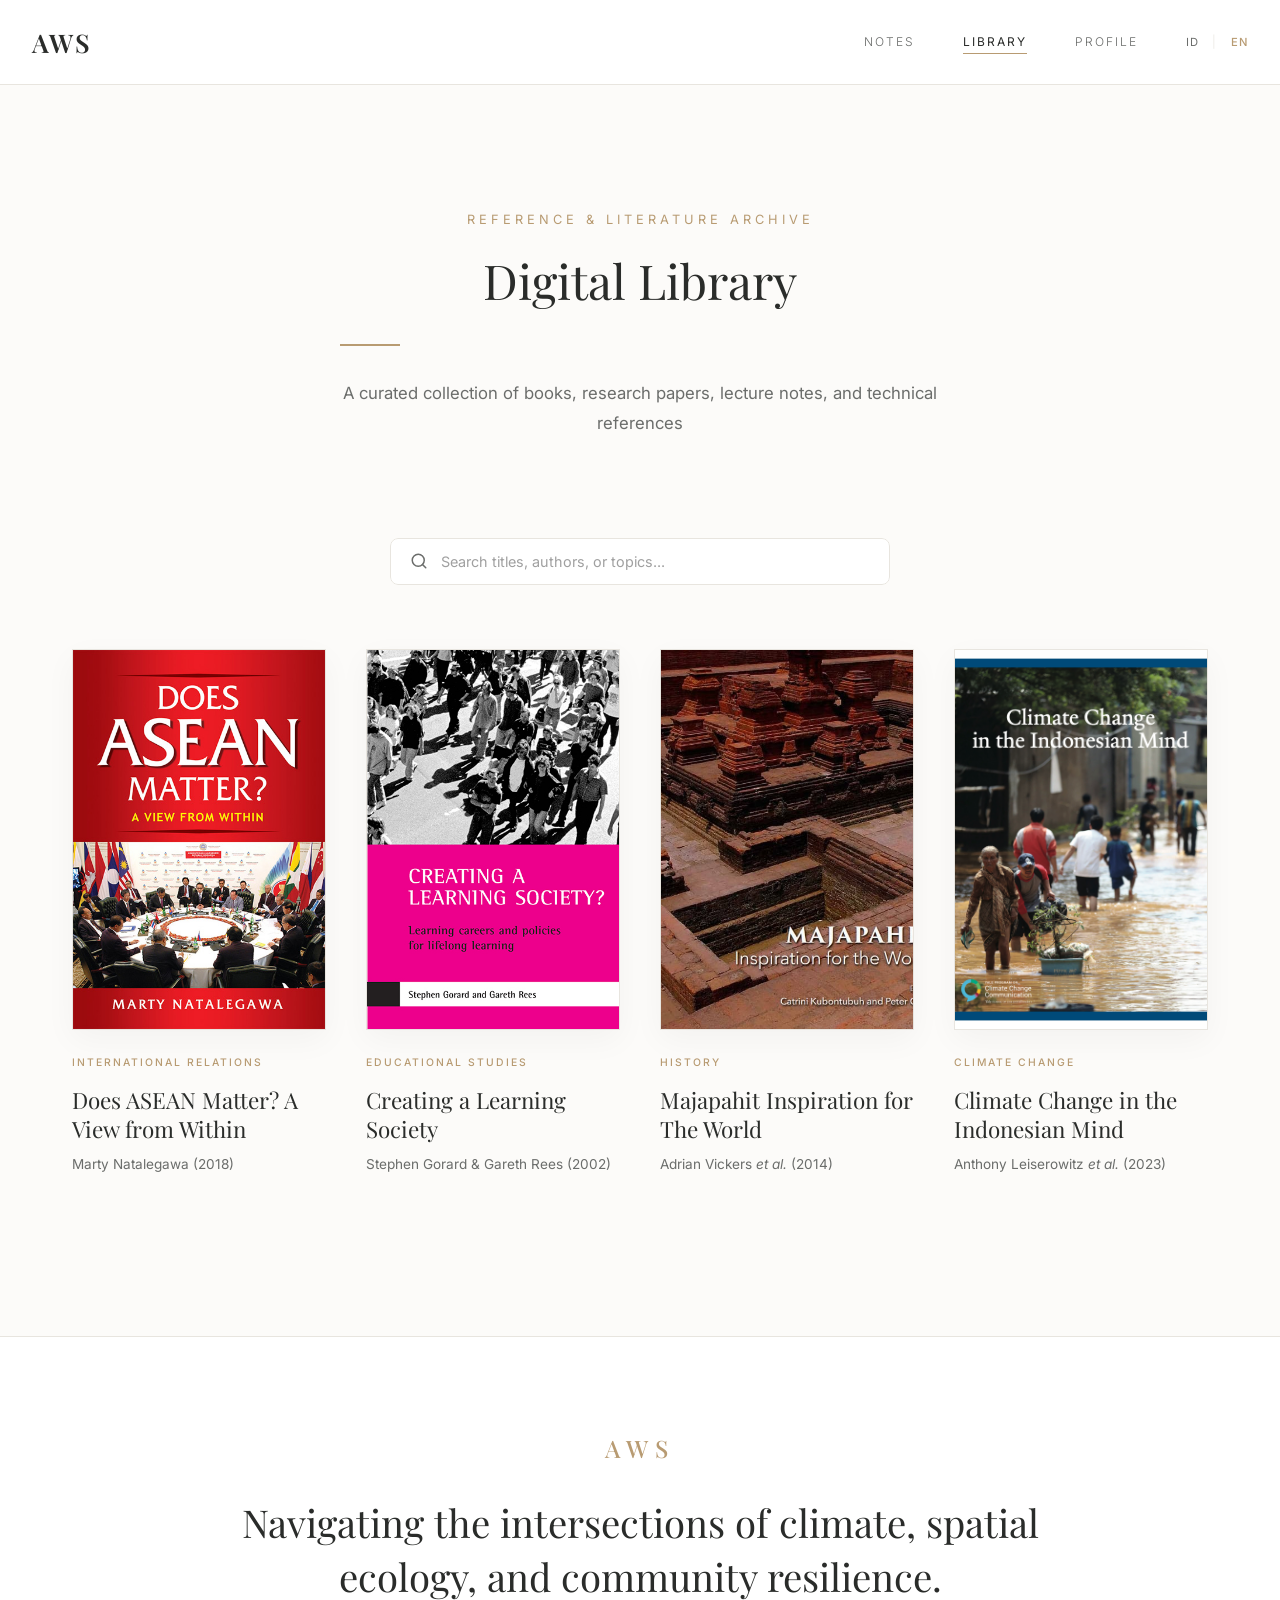
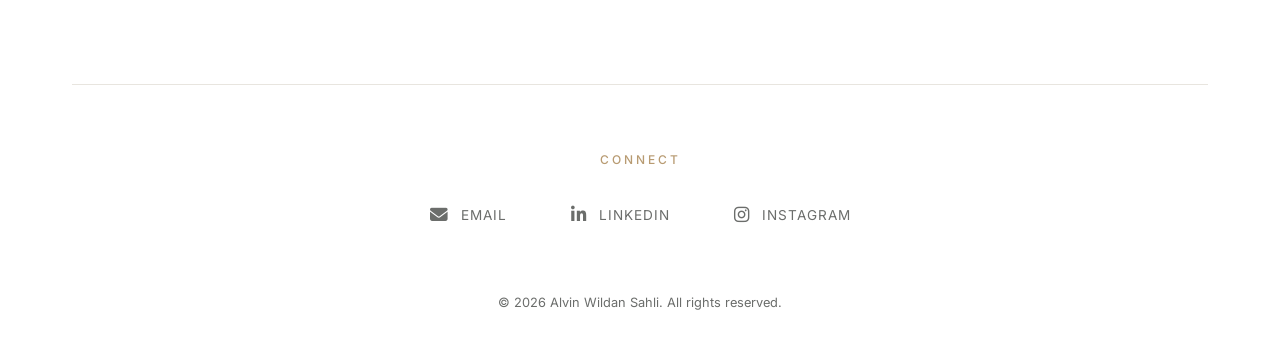
==== commit e10c7e6c: "ganti style" ====
--- a/features/library/library.html
+++ b/features/library/library.html
@@ -8,7 +8,7 @@
     <link rel="preconnect" href="https://fonts.googleapis.com" />
     <link rel="preconnect" href="https://fonts.gstatic.com" crossorigin />
     <link
-      href="https://fonts.googleapis.com/css2?family=Crimson+Text:ital,wght@0,400;0,600;0,700;1,400;1,600&family=Inter:wght@300;400;500;600&display=swap"
+      href="https://fonts.googleapis.com/css2?family=Playfair+Display:ital,wght@0,400;0,500;0,600;0,700;1,400;1,500&family=Inter:wght@300;400;500;600&display=swap"
       rel="stylesheet"
     />
     <link
@@ -99,7 +99,7 @@
             Digital Library
           </h1>
         </div>
-        <div class="crimson-line reveal-item"></div>
+        <div class="gold-divider reveal-item"></div>
         <div class="desc-wrapper reveal-item">
           <p
             class="header-desc translatable"
@@ -151,7 +151,6 @@
           class="book-card reveal-item"
         >
           <div class="book-cover">
-            <!-- Ganti src dengan link gambar asli Anda -->
             <img
               src="../../assets/images/does asean matter.jpg"
               alt="Does ASEAN Matter?"
@@ -284,9 +283,10 @@
         </p>
       </div>
     </main>
+
     <!-- =========================================================
      UNIVERSAL FOOTER
-========================================================= -->
+    ========================================================= -->
     <footer class="site-footer">
       <div class="footer-container">
         <!-- BAGIAN ATAS: LOGO & TAGLINE -->
--- a/features/library/library.css
+++ b/features/library/library.css
@@ -1,15 +1,23 @@
+/* ==========================================================================
+   LIBRARY - EDITORIAL / APEKSI VISUAL SYSTEM
+   ========================================================================== */
+
 /* =========================================================
    VARIABLES & BASE STYLES
 ========================================================= */
 :root {
-  --bg-paper: #ffffff;
-  --text-main: #222222;
-  --text-muted: #555555;
-  --accent-crimson: #8b0000;
-  --accent-gold: #d4af37;
-  --border-color: #dcdcdc;
-  --font-serif: "Crimson Text", Georgia, serif;
+  /* Palet APEKSI Editorial: Ivory/Putih dan Muted Gold */
+  --bg-paper: #fcfbf9;
+  --bg-white: #ffffff;
+  --bg-alt: #f4f2ec;
+  --text-main: #2a2c2a;
+  --text-muted: #6b6d6b;
+  --accent-gold: #b89b72; /* Menggantikan Crimson */
+  --accent-gold-dark: #9e835b;
+  --border-color: #e8e5df;
+  --font-serif: "Playfair Display", Georgia, serif;
   --font-sans: "Inter", -apple-system, sans-serif;
+  --radius-xs: 0px; /* Sharp edges untuk gaya editorial premium */
   --ease: all 0.4s cubic-bezier(0.16, 1, 0.3, 1);
 }
 
@@ -23,7 +31,8 @@
   background-color: var(--bg-paper);
   color: var(--text-main);
   font-family: var(--font-serif);
-  line-height: 1.6;
+  line-height: 1.7;
+  font-size: 1.15rem;
   -webkit-font-smoothing: antialiased;
 }
 
@@ -48,51 +57,51 @@
   left: 0;
   width: 100%;
   z-index: 100;
-  background: transparent;
-  transition:
-    background 0.4s ease,
-    backdrop-filter 0.4s ease,
-    border-bottom 0.4s ease;
-}
-
-.site-header.scrolled {
-  background: rgba(255, 255, 255, 0.9);
-  backdrop-filter: blur(10px);
-  border-bottom: 1px solid rgba(0, 0, 0, 0.08);
+  background: var(--bg-white);
+  border-bottom: 1px solid var(--border-color);
+  transition: var(--ease);
 }
 
 .site-nav {
   display: flex;
   justify-content: space-between;
   align-items: center;
-  padding: 1rem 2rem;
-  max-width: 1200px;
+  padding: 1.2rem 2rem;
+  max-width: 1400px;
   margin: 0 auto;
 }
 
 .brand-text {
-  font-size: 1.8rem;
+  font-family: var(--font-serif);
+  font-size: 1.6rem;
   font-weight: 600;
-  color: var(--accent-crimson);
-  letter-spacing: 1px;
+  color: var(--text-main);
+  letter-spacing: 2px;
 }
 
 .nav-links {
   display: flex;
-  gap: 2rem;
+  gap: 3rem;
   list-style: none;
   font-family: var(--font-sans);
-  font-size: 0.85rem;
-  text-transform: uppercase;
-  letter-spacing: 1.5px;
+  font-size: 0.75rem;
+  text-transform: uppercase;
+  letter-spacing: 2px;
+  font-weight: 300;
+}
+
+.nav-links a {
+  color: var(--text-muted);
+  padding-bottom: 4px;
+  border-bottom: 1px solid transparent;
+  transition: var(--ease);
 }
 
 .nav-links a.active,
 .nav-links a:hover {
-  color: var(--accent-crimson);
-  border-bottom: 2px solid var(--accent-crimson);
-  font-weight: 600;
-  padding-bottom: 4px;
+  color: var(--text-main);
+  border-bottom-color: var(--accent-gold);
+  font-weight: 400;
 }
 
 .lang-switcher button {
@@ -100,22 +109,25 @@
   border: none;
   cursor: pointer;
   font-family: var(--font-sans);
-  color: var(--text-muted);
+  font-size: 0.7rem;
+  letter-spacing: 1px;
+  color: var(--text-muted);
+  transition: var(--ease);
 }
 .lang-switcher button.active {
-  font-weight: bold;
-  color: var(--accent-crimson);
+  font-weight: 500;
+  color: var(--accent-gold);
 }
 .lang-divider {
-  margin: 0 5px;
-  color: var(--text-muted);
+  margin: 0 8px;
+  color: var(--border-color);
 }
 
 /* =========================================================
    HERO SECTION (IVY HEADER)
 ========================================================= */
 .ivy-header {
-  padding: 150px 2rem 80px; /* Space for fixed header */
+  padding: 200px 2rem 100px; /* Space for fixed header */
   background-color: var(--bg-paper);
   display: flex;
   justify-content: center;
@@ -128,40 +140,48 @@
 
 .subtitle-text {
   font-family: var(--font-sans);
-  font-size: 0.85rem;
-  text-transform: uppercase;
-  letter-spacing: 3px;
-  color: var(--text-muted);
+  font-size: 0.8rem;
+  text-transform: uppercase;
+  letter-spacing: 4px;
+  color: var(--accent-gold);
 }
 
 .main-title {
   font-family: var(--font-serif);
-  font-size: clamp(2.5rem, 5vw, 4.5rem);
+  font-size: clamp(3rem, 5vw, 4.5rem);
   font-weight: 400;
   color: var(--text-main);
-  margin: 1rem 0;
-}
-
-.crimson-line {
+  margin: 1rem 0 1.5rem;
+  font-family: var(--font-serif);
+  font-size: 3rem;
+  margin-bottom: 0.5rem;
+  font-weight: 400;
+}
+
+.gold-divider {
   width: 60px;
-  height: 3px;
-  background-color: var(--accent-crimson);
+  height: 2px;
+  background-color: var(--accent-gold);
   margin: 0 auto;
 }
 
 .desc-wrapper {
-  margin-top: 1.5rem;
+  margin-top: 2rem;
 }
 .header-desc {
-  font-size: 1.2rem;
-  color: var(--text-muted);
+  font-family: var(--font-sans);
+  font-size: 1.05rem;
+  color: var(--text-muted);
+  line-height: 1.8;
+  max-width: 600px;
+  margin: 0 auto;
 }
 
 /* =========================================================
    LIBRARY CONTROLS (SEARCH BAR)
 ========================================================= */
 .library-controls {
-  margin-bottom: 3rem;
+  margin-bottom: 4rem;
   display: flex;
   justify-content: center;
 }
@@ -169,35 +189,46 @@
 .search-minimal-wrapper {
   position: relative;
   width: 100%;
-  max-width: 450px;
+  max-width: 500px;
+  /* Menambahkan border-radius agar sudut luar wrapper ikut melengkung */
+  border-radius: 8px;
+  overflow: hidden;
+}
+
+/* Jika ada elemen input di dalam wrapper tersebut */
+.search-minimal-wrapper input {
+  border-radius: 8px; /* Atau gunakan var(--radius-sm) / var(--radius-md) */
 }
 
 .search-minimal-icon {
   position: absolute;
-  left: 15px;
+  left: 20px;
   top: 50%;
   transform: translateY(-50%);
-  width: 20px;
-  height: 20px;
+  width: 18px;
+  height: 18px;
   color: var(--text-muted);
 }
 
 .search-minimal-input {
   width: 100%;
-  padding: 12px 15px 12px 45px;
-  font-family: var(--font-sans);
-  font-size: 0.95rem;
+  padding: 14px 20px 14px 50px;
+  font-family: var(--font-sans);
+  font-size: 0.9rem;
   border: 1px solid var(--border-color);
-  border-radius: 30px;
-  background: var(--bg-paper);
+  border-radius: var(--radius-xs);
+  background: var(--bg-white);
   color: var(--text-main);
   outline: none;
   transition: var(--ease);
 }
 
 .search-minimal-input:focus {
-  border-color: var(--accent-crimson);
-  box-shadow: 0 4px 15px rgba(139, 0, 0, 0.05);
+  border-color: var(--accent-gold);
+  box-shadow: 0 4px 20px rgba(0, 0, 0, 0.03);
+}
+.search-minimal-input::placeholder {
+  color: #a0a0a0;
 }
 
 /* =========================================================
@@ -206,14 +237,16 @@
 .library-grid {
   display: grid;
   grid-template-columns: repeat(auto-fill, minmax(250px, 1fr));
-  gap: 3rem 2rem;
-  padding-bottom: 5rem;
+  gap: 4rem 2.5rem;
+  padding-bottom: 6rem;
 }
 
 .book-card {
   display: flex;
   flex-direction: column;
   cursor: pointer;
+  background: transparent;
+  transition: var(--ease);
 }
 
 .book-cover {
@@ -221,27 +254,28 @@
   width: 100%;
   aspect-ratio: 2 / 3; /* Memastikan rasio buku proporsional */
   overflow: hidden;
-  border-radius: 4px;
+  border-radius: var(--radius-xs);
   border: 1px solid var(--border-color);
-  box-shadow: 0 10px 20px rgba(0, 0, 0, 0.05);
+  box-shadow: 0 10px 30px rgba(0, 0, 0, 0.04);
   margin-bottom: 1.5rem;
-  background-color: #f5f5f5; /* Fallback warna jika gambar lambat dimuat */
+  background-color: var(--bg-alt);
+  transition: var(--ease);
 }
 
 /* KRUSIAL: Aturan untuk memastikan gambar apapun bisa masuk tanpa distorsi */
 .book-cover img {
   width: 100%;
   height: 100%;
-  object-fit: cover; /* Mencegah distorsi/gepeng */
-  object-position: center; /* Memastikan fokus selalu di tengah */
-  display: block; /* Menghilangkan margin bawah default pada img inline */
-  transition: transform 0.5s ease;
+  object-fit: cover;
+  object-position: center;
+  display: block;
+  transition: transform 0.6s cubic-bezier(0.16, 1, 0.3, 1);
 }
 
 .book-overlay {
   position: absolute;
   inset: 0;
-  background: rgba(0, 0, 0, 0.6);
+  background: rgba(42, 44, 42, 0.75); /* Dark elegant overlay */
   display: flex;
   justify-content: center;
   align-items: center;
@@ -250,22 +284,31 @@
 }
 
 .book-overlay span {
-  color: white;
-  font-family: var(--font-sans);
-  font-size: 0.9rem;
+  color: var(--bg-white);
+  font-family: var(--font-sans);
+  font-size: 0.75rem;
   text-transform: uppercase;
   letter-spacing: 2px;
-  border: 1px solid white;
+  border: 1px solid var(--accent-gold);
   padding: 10px 20px;
-  border-radius: 2px;
-}
-
+  border-radius: var(--radius-xs);
+  transition: var(--ease);
+}
+
+.book-card:hover .book-cover {
+  border-color: var(--accent-gold);
+  box-shadow: 0 15px 40px rgba(0, 0, 0, 0.08);
+}
 .book-card:hover .book-cover img {
   transform: scale(1.05);
 }
 .book-card:hover .book-overlay {
   opacity: 1;
 }
+.book-card:hover .book-overlay span:hover {
+  background: var(--accent-gold);
+  color: var(--bg-white);
+}
 
 .book-info {
   flex-grow: 1;
@@ -275,23 +318,32 @@
 
 .book-category {
   font-family: var(--font-sans);
-  font-size: 0.75rem;
-  text-transform: uppercase;
-  letter-spacing: 1px;
-  color: var(--accent-crimson);
-  font-weight: 600;
-  margin-bottom: 0.5rem;
-}
-
-.book-info h3 {
+  font-size: 0.65rem;
+  text-transform: uppercase;
+  letter-spacing: 2px;
+  color: var(--accent-gold);
+  font-weight: 500;
+  margin-bottom: 0.8rem;
+}
+
+.book-info h3,
+.book-info h3.serif {
+  font-family: var(--font-serif);
   font-size: 1.4rem;
+  font-weight: 400;
   line-height: 1.3;
   margin-bottom: 0.5rem;
+  color: var(--text-main);
+  transition: var(--ease);
+}
+
+.book-card:hover .book-info h3 {
+  color: var(--accent-gold);
 }
 
 .book-info p {
   font-family: var(--font-sans);
-  font-size: 0.9rem;
+  font-size: 0.85rem;
   color: var(--text-muted);
 }
 
@@ -300,6 +352,9 @@
   padding: 4rem 0;
   font-family: var(--font-sans);
   color: var(--text-muted);
+  font-size: 0.95rem;
+  border: 1px solid var(--border-color);
+  background: var(--bg-white);
   display: none;
 }
 
@@ -307,21 +362,22 @@
    UNIVERSAL FOOTER STYLES
 ========================================================= */
 .site-footer {
-  background-color: var(--accent-crimson);
-  color: white;
+  background-color: var(--bg-white);
+  color: var(--text-main);
   margin-top: 4rem;
+  border-top: 1px solid var(--border-color);
   display: flex;
   flex-direction: column;
 }
 
 .footer-container {
   width: 100%;
-  max-width: 1400px;
+  max-width: 1200px;
   margin: 0 auto;
-  padding: 5rem 2rem 2rem;
+  padding: 6rem 2rem 3rem;
   display: flex;
   flex-direction: column;
-  gap: 4rem;
+  gap: 5rem;
 }
 
 .footer-center {
@@ -330,59 +386,63 @@
 
 .footer-brand-logo {
   font-family: var(--font-serif);
-  font-size: 1.2rem;
-  letter-spacing: 0.4em;
-  color: var(--accent-gold);
-  margin-bottom: 1.5rem;
+  font-size: 1.5rem;
+  letter-spacing: 0.3em;
+  color: var(--accent-gold);
+  margin-bottom: 2rem;
   text-transform: uppercase;
 }
 
 .footer-tagline-large {
-  font-size: clamp(1.8rem, 3vw, 2.5rem);
+  font-family: var(--font-serif);
+  font-size: clamp(1.8rem, 3vw, 2.8rem);
   max-width: 800px;
   margin: 0 auto;
-  line-height: 1.3;
+  line-height: 1.4;
+  font-weight: 400;
 }
 
 .footer-bottom-area {
-  border-top: 1px solid rgba(255, 255, 255, 0.2);
-  padding-top: 3rem;
+  border-top: 1px solid var(--border-color);
+  padding-top: 4rem;
   display: flex;
   flex-direction: column;
   align-items: center;
-  gap: 3rem;
+  gap: 4rem;
 }
 
 .footer-connect-centered {
   display: flex;
   flex-direction: column;
   align-items: center;
-  gap: 1.5rem;
+  gap: 2rem;
 }
 
 .nav-group-title {
   font-family: var(--font-sans);
-  font-size: 0.85rem;
-  text-transform: uppercase;
-  letter-spacing: 2px;
-  color: var(--accent-gold);
-  font-weight: 600;
+  font-size: 0.75rem;
+  text-transform: uppercase;
+  letter-spacing: 3px;
+  color: var(--accent-gold);
+  font-weight: 500;
 }
 
 .connect-links {
   display: flex;
   justify-content: center;
   flex-wrap: wrap;
-  gap: 3rem;
+  gap: 4rem;
 }
 
 .connect-links a {
   font-family: var(--font-sans);
-  font-size: 0.95rem;
-  color: rgba(255, 255, 255, 0.85);
+  font-size: 0.85rem;
+  text-transform: uppercase;
+  letter-spacing: 1px;
+  color: var(--text-muted);
   display: flex;
   align-items: center;
-  gap: 10px;
+  gap: 12px;
   transition: var(--ease);
 }
 
@@ -392,14 +452,14 @@
 
 .connect-links a:hover {
   color: var(--accent-gold);
-  transform: translateY(-3px);
+  transform: translateY(-2px);
 }
 
 .footer-copyright {
   text-align: center;
   font-family: var(--font-sans);
   font-size: 0.8rem;
-  color: rgba(255, 255, 255, 0.5);
+  color: var(--text-muted);
 }
 
 /* =========================================================
@@ -409,59 +469,60 @@
 /* Tablet Portrait & Small Laptops */
 @media screen and (max-width: 992px) {
   .library-grid {
-    /* Sedikit memperkecil minimum lebar grid di tablet */
-    grid-template-columns: repeat(auto-fill, minmax(200px, 1fr));
-    gap: 2.5rem 1.5rem;
+    grid-template-columns: repeat(auto-fill, minmax(220px, 1fr));
+    gap: 3.5rem 2rem;
   }
 }
 
 /* Mobile Phones */
 @media screen and (max-width: 768px) {
+  .site-header {
+    height: auto;
+    padding-bottom: 0.5rem;
+  }
+
   .site-nav {
     flex-direction: column;
     gap: 1rem;
-    padding: 1rem;
-    background: rgba(255, 255, 255, 0.95);
-    backdrop-filter: blur(10px);
+    padding: 1rem 1.5rem;
   }
 
   .nav-links {
     flex-wrap: wrap;
     justify-content: center;
-    gap: 1.2rem;
+    gap: 1.5rem;
+    font-size: 0.75rem;
+  }
+
+  .ivy-header {
+    padding: 160px 1.5rem 60px;
+  }
+
+  .library-grid {
+    grid-template-columns: repeat(auto-fill, minmax(160px, 1fr));
+    gap: 2.5rem 1.5rem;
+  }
+
+  .book-info h3,
+  .book-info h3.serif {
+    font-size: 1.2rem;
+  }
+
+  .book-info p {
     font-size: 0.8rem;
-  }
-
-  .ivy-header {
-    padding: 180px 1.5rem 50px; /* Menyesuaikan ruang karena header menumpuk */
-  }
-
-  .library-grid {
-    grid-template-columns: repeat(
-      auto-fill,
-      minmax(160px, 1fr)
-    ); /* Mengizinkan 2 kolom di HP layar standar */
-    gap: 2rem 1rem;
-  }
-
-  .book-info h3 {
-    font-size: 1.1rem;
-  }
-
-  .book-info p {
-    font-size: 0.85rem;
   }
 }
 
 /* Small Mobile Phones (iPhone SE dll) */
 @media screen and (max-width: 480px) {
   .container {
-    padding: 0 1.2rem;
+    padding: 0 1.5rem;
   }
 
   .library-grid {
-    /* Di layar sangat kecil, grid akan menggunakan 1 kolom (atau 2 kolom sangat rapat) */
-    grid-template-columns: repeat(auto-fill, minmax(140px, 1fr));
+    grid-template-columns: 1fr;
+    max-width: 300px;
+    margin: 0 auto;
   }
 
   .footer-container {
@@ -470,12 +531,12 @@
   }
 
   .connect-links {
-    gap: 1.5rem;
+    gap: 2rem;
     flex-direction: column;
     align-items: center;
   }
 
   .footer-tagline-large {
-    font-size: 1.5rem; /* Menyesuaikan font footer agar tidak tumpang tindih */
-  }
-}
+    font-size: 1.6rem;
+  }
+}
--- a/index.css
+++ b/index.css
@@ -1,30 +1,31 @@
 /* ==========================================================================
-   WTU | A PERSONAL ARCHIVE - CORE STYLES (INDEX.CSS)
+   AWS | A PERSONAL ARCHIVE - EDITORIAL / APEKSI VISUAL SYSTEM
    ========================================================================== */
 
 /* =========================================================
    1. IMPORTS & VARIABLES
 ========================================================= */
-@import url("https://fonts.googleapis.com/css2?family=Crimson+Text:ital,wght@0,400;0,600;0,700;1,400;1,600&family=Inter:wght@300;400;500;600&display=swap");
+@import url("https://fonts.googleapis.com/css2?family=Playfair+Display:ital,wght@0,400;0,500;0,600;0,700;1,400;1,500&family=Inter:wght@300;400;500;600&display=swap");
 
 :root {
-  --bg-paper: #ffffff;
+  /* Palet APEKSI Editorial: Ivory/Putih dan Muted Gold */
+  --bg-paper: #fcfbf9; /* Ivory bersih */
   --bg-white: #ffffff;
-  --bg-alt: #f9f9f9;
-  --text-main: #222222;
-  --text-muted: #555555;
-  --accent-crimson: #8b0000;
-  --accent-gold: #d4af37;
-  --border-color: #dcdcdc;
-  --border-dark: #1a1a1a;
-  --font-serif: "Crimson Text", Georgia, serif;
-  --font-sans: "Inter", -apple-system, sans-serif;
-  --radius-xs: 2px;
+  --bg-alt: #f4f2ec; /* Ivory sedikit lebih gelap untuk selingan section */
+  --text-main: #2a2c2a; /* Hitam arang elegan */
+  --text-muted: #6b6d6b;
+  --accent-gold: #b89b72; /* Muted Gold (menggantikan Crimson) */
+  --border-color: #e8e5df;
+  --border-dark: #2a2c2a;
+  --font-serif:
+    "Playfair Display", Georgia, serif; /* Serif Editorial Premium */
+  --font-sans: "Inter", -apple-system, sans-serif; /* Sans-serif tipis */
+  --radius-xs: 0px; /* Sudut tajam editorial */
   --ease: all 0.4s cubic-bezier(0.16, 1, 0.3, 1);
 }
 
-/* =========================================================
-   2. GLOBAL RESETS & TYPOGRAPHY
+/* ========================================================= 
+   2. GLOBAL RESETS & TYPOGRAPHY 
 ========================================================= */
 * {
   margin: 0;
@@ -34,7 +35,7 @@
 
 html {
   scroll-behavior: smooth;
-  scroll-padding-top: 120px;
+  scroll-padding-top: 100px;
 }
 
 body {
@@ -53,8 +54,9 @@
 h4,
 h5,
 h6 {
-  font-weight: 600;
-  line-height: 1.2;
+  font-family: var(--font-serif);
+  font-weight: 500;
+  line-height: 1.3;
   color: var(--text-main);
 }
 
@@ -90,8 +92,8 @@
   background-color: var(--bg-paper);
 }
 
-/* =========================================================
-   3. HEADER & NAVIGATION
+/* ========================================================= 
+   3. HEADER & NAVIGATION 
 ========================================================= */
 .site-header {
   position: fixed;
@@ -99,203 +101,511 @@
   left: 0;
   width: 100%;
   z-index: 100;
-
-  /* Kondisi awal: transparan */
-  background: transparent;
-  backdrop-filter: blur(0px);
-  -webkit-backdrop-filter: blur(0px);
-
-  border-bottom: 1px solid transparent;
-
-  transition:
-    background 0.4s ease,
-    backdrop-filter 0.4s ease,
-    -webkit-backdrop-filter 0.4s ease,
-    border-color 0.4s ease,
-    box-shadow 0.4s ease;
-}
-
-/* ========================================
-   HEADER SAAT SCROLL
-   ======================================== */
-
-.site-header.scrolled {
-  background: rgba(255, 255, 255, 0.82);
-
-  backdrop-filter: blur(14px);
-  -webkit-backdrop-filter: blur(14px);
-
-  border-bottom: 1px solid rgba(0, 0, 0, 0.08);
-
-  box-shadow: 0 4px 20px rgba(0, 0, 0, 0.06);
+  background: var(--bg-white);
+  border-bottom: 1px solid var(--border-color);
+  transition: var(--ease);
 }
 
 .site-nav {
   display: flex;
   justify-content: space-between;
   align-items: center;
-  padding: 0.8rem 2rem;
-  max-width: 1200px;
+  padding: 1.2rem 2rem;
+  max-width: 1400px;
   margin: 0 auto;
 }
 
 .brand-text {
   font-family: var(--font-serif);
-  font-size: 1.8rem;
+  font-size: 1.6rem;
   font-weight: 600;
-  color: var(--accent-crimson);
-  letter-spacing: 0.5px;
+  color: var(--text-main);
+  letter-spacing: 2px;
 }
 
 .nav-links {
   display: flex;
   align-items: center;
-  gap: 2.5rem;
-  font-family: var(--font-sans);
-  font-size: 0.85rem;
-  text-transform: uppercase;
-  letter-spacing: 1.5px;
+  gap: 3rem;
+  font-family: var(--font-sans);
+  font-size: 0.75rem;
+  text-transform: uppercase;
+  letter-spacing: 2px;
+  font-weight: 300;
 }
 
 .nav-links a {
+  color: var(--text-muted);
   padding-bottom: 4px;
-  border-bottom: 2px solid transparent;
+  border-bottom: 1px solid transparent;
 }
 
 .nav-links a:hover,
 .nav-links a.active {
-  border-bottom-color: var(--accent-crimson);
-  font-weight: 600;
+  color: var(--text-main);
+  border-bottom-color: var(--accent-gold);
 }
 
 .lang-switcher button {
   background: none;
   border: none;
-  color: inherit;
-  opacity: 0.6;
+  color: var(--text-muted);
   cursor: pointer;
-  font-size: 0.75rem;
+  font-size: 0.7rem;
   letter-spacing: 1px;
   transition: var(--ease);
   font-family: var(--font-sans);
 }
 
 .lang-switcher button.active {
+  color: var(--accent-gold);
+  font-weight: 500;
+}
+
+.lang-divider {
+  margin: 0 8px;
+  color: var(--border-color);
+}
+
+/* =========================================================
+   4. HERO
+   FIXED BACKGROUND + SCROLL FADE / PARALLAX
+========================================================= */
+
+/*
+   HERO ARCHITECTURE
+
+   Layer 0 : body
+   Layer 1 : hero image
+   Layer 2 : hero text
+   Layer 10: following sections
+
+   Hero tetap berada di belakang konten,
+   tetapi TIDAK menggunakan z-index negatif.
+*/
+
+/* =========================================================
+   HERO PLACEHOLDER
+========================================================= */
+
+.hero-placeholder {
+  width: 100%;
+  height: 85vh;
+  min-height: 680px;
+  pointer-events: none;
+}
+
+/* =========================================================
+   HERO BASE
+========================================================= */
+
+.hero-section {
+  position: fixed;
+  inset: 0;
+
+  width: 100%;
+  height: 85vh;
+  min-height: 680px;
+
+  z-index: 0;
+
+  display: flex;
+  align-items: center;
+
+  overflow: hidden;
+
+  background-color: var(--bg-paper);
+
+  isolation: isolate;
+
+  pointer-events: none;
+}
+
+/* =========================================================
+   HERO IMAGE
+   PALING BELAKANG DI DALAM HERO
+========================================================= */
+
+.hero-split-image {
+  position: absolute;
+
+  top: 0;
+  right: 0;
+
+  width: 68%;
+  height: 100%;
+
+  z-index: 0;
+
+  overflow: hidden;
+
+  pointer-events: none;
+}
+
+.hero-split-image::after {
+  content: "";
+
+  position: absolute;
+  inset: 0;
+
+  z-index: 2;
+
+  pointer-events: none;
+
+  background: linear-gradient(
+    to right,
+    rgba(252, 251, 249, 1) 0%,
+    rgba(252, 251, 249, 0.96) 12%,
+    rgba(252, 251, 249, 0.72) 25%,
+    rgba(252, 251, 249, 0.2) 42%,
+    rgba(252, 251, 249, 0) 60%
+  );
+}
+
+.hero-split-image img {
+  position: absolute;
+
+  inset: 0;
+
+  width: 100%;
+  height: 100%;
+
+  max-width: none;
+
+  object-fit: cover;
+  object-position: center center;
+
+  transform: scale(1.03);
+
+  filter: saturate(0.82) contrast(0.96) brightness(1.04);
+
+  user-select: none;
+  pointer-events: none;
+
+  transition: transform 0.1s linear;
+}
+
+/* =========================================================
+   HERO CONTENT
+   DI ATAS IMAGE
+========================================================= */
+
+.hero-content {
+  position: relative;
+
+  z-index: 2;
+
+  display: flex;
+  align-items: center;
+
+  height: 100%;
+
+  pointer-events: none;
+}
+
+/* =========================================================
+   HERO TEXT
+========================================================= */
+
+.hero-split-text {
+  position: relative;
+
+  width: 55%;
+  max-width: 650px;
+
+  padding: 4rem 0;
+
+  z-index: 3;
+
   opacity: 1;
-  font-weight: 600;
-  color: var(--accent-crimson);
-}
-
-.lang-divider {
-  margin: 0 5px;
-  opacity: 0.5;
-}
-
-/* =========================================================
-   4. HERO SECTION
-========================================================= */
-.hero-section {
-  min-height: 65vh;
-  display: flex;
-  align-items: center;
-  justify-content: center;
-  text-align: center;
-  background-image:
-    linear-gradient(rgba(30, 18, 18, 0.45), rgba(30, 18, 18, 0.55)),
-    url("assets/images/main.JPG");
-  background-size: cover;
-  background-position: center 80%;
-  background-repeat: no-repeat;
-  background-attachment: fixed;
-}
-
-.hero-content {
-  max-width: 85vh;
-}
-
-/* =========================================================
-   5. ARCHIVE INTRODUCTION
+
+  will-change: transform, opacity;
+
+  pointer-events: auto;
+
+  /*
+     JS mengambil alih transform + opacity.
+     Jangan tambahkan transition panjang di sini,
+     supaya gerakan mengikuti scroll secara langsung.
+  */
+}
+
+/* =========================================================
+   HERO EYEBROW
+========================================================= */
+
+.hero-eyebrow {
+  display: block;
+
+  margin-bottom: 0.8rem;
+
+  font-family: var(--font-sans);
+
+  font-size: 0.68rem;
+  font-weight: 400;
+
+  text-transform: uppercase;
+  letter-spacing: 3px;
+
+  color: var(--accent-gold);
+}
+
+/* =========================================================
+   HERO TITLE
+========================================================= */
+
+.hero-title {
+  margin: 0;
+
+  font-family: var(--font-serif);
+
+  font-size: clamp(3.8rem, 6.2vw, 6.2rem);
+
+  font-weight: 400;
+
+  line-height: 0.98;
+
+  letter-spacing: -2px;
+
+  color: var(--text-main);
+
+  max-width: 600px;
+}
+
+/* =========================================================
+   GOLD DIVIDER
+========================================================= */
+
+.gold-divider {
+  width: 60px;
+  height: 2px;
+
+  margin: 2rem 0 1.5rem;
+
+  background-color: var(--accent-gold);
+
+  transform-origin: left center;
+
+  will-change: transform;
+}
+
+/* =========================================================
+   HERO SUBTITLE
+========================================================= */
+
+.hero-subtitle {
+  display: block;
+
+  font-family: var(--font-sans);
+
+  font-size: 0.78rem;
+  font-weight: 300;
+
+  text-transform: uppercase;
+
+  letter-spacing: 3px;
+
+  color: var(--text-muted);
+}
+
+/* =========================================================
+   SECTION BERIKUTNYA
+   HARUS MENUTUP HERO
+========================================================= */
+
+.content-section,
+.archive-intro-section,
+.community-quote-section,
+.ainan-section,
+.site-footer {
+  position: relative;
+
+  z-index: 10;
+}
+
+/* =========================================================
+   ARCHIVE INTRO
+========================================================= */
+
+.archive-intro-section {
+  background-color: var(--bg-white);
+
+  padding: 7rem 0;
+}
+
+/* =========================================================
+   HERO IMAGE PARALLAX CLASS
+   Dipakai JS
+========================================================= */
+
+.hero-split-image img.hero-image-parallax {
+  will-change: transform;
+}
+
+/* =========================================================
+   RESPONSIVE
+========================================================= */
+
+@media screen and (max-width: 992px) {
+  .hero-placeholder {
+    height: auto;
+    min-height: 0;
+  }
+
+  .hero-section {
+    position: relative;
+
+    height: auto;
+    min-height: 100vh;
+
+    flex-direction: column;
+
+    padding-top: 100px;
+
+    z-index: 0;
+  }
+
+  .hero-content {
+    min-height: 52vh;
+
+    align-items: center;
+  }
+
+  .hero-split-text {
+    width: 100%;
+
+    padding: 4rem 2rem;
+  }
+
+  .hero-title {
+    font-size: clamp(3rem, 8vw, 5rem);
+  }
+
+  .hero-split-image {
+    position: relative;
+
+    top: auto;
+    right: auto;
+
+    width: 100%;
+    height: 48vh;
+
+    order: 2;
+  }
+
+  .hero-split-image::after {
+    background: linear-gradient(
+      to bottom,
+      rgba(252, 251, 249, 1) 0%,
+      rgba(252, 251, 249, 0) 40%
+    );
+  }
+
+  .hero-split-image img {
+    object-position: center center;
+  }
+}
+
+@media screen and (max-width: 768px) {
+  .hero-section {
+    min-height: 100svh;
+  }
+
+  .hero-content {
+    min-height: 55svh;
+  }
+
+  .hero-split-text {
+    padding: 3rem 1.5rem;
+  }
+
+  .hero-title {
+    font-size: 3rem;
+
+    letter-spacing: -1px;
+  }
+
+  .hero-eyebrow {
+    font-size: 0.62rem;
+  }
+
+  .hero-subtitle {
+    font-size: 0.7rem;
+    letter-spacing: 2px;
+  }
+
+  .hero-split-image {
+    height: 45svh;
+  }
+}
+/* ========================================================= 
+   5. ARCHIVE INTRODUCTION 
 ========================================================= */
 .content-section {
   position: relative;
   z-index: 10;
-  padding: 4rem 0;
-}
-
-.archive-intro-section {
-  background: var(--bg-white);
-  padding: 6rem 0;
+  padding: 7rem 0;
 }
 
 .intro-layout {
   display: grid;
   grid-template-columns: 1fr 1fr;
-  gap: 4rem;
+  gap: 5rem;
   align-items: center;
 }
 
 .section-title {
-  font-size: 1.75rem;
-  color: var(--accent-crimson);
-  border-bottom: 1px solid var(--border-color);
-  padding-bottom: 0.5rem;
-  margin-bottom: 1.5rem;
+  font-size: 2.2rem;
+  color: var(--text-main);
+  border-bottom: 1px solid var(--accent-gold);
+  padding-bottom: 1rem;
+  margin-bottom: 2.5rem;
+  font-weight: 400;
 }
 
 .intro-text p {
-  margin-bottom: 1.5rem;
+  margin-bottom: 1.8rem;
   text-align: justify;
   hyphens: auto;
+  color: var(--text-muted);
 }
 
 .drop-cap::first-letter {
   float: left;
-  font-size: 4.8rem;
+  font-size: 5rem;
   line-height: 0.8;
-  padding-right: 8px;
-  padding-top: 8px;
-  color: var(--accent-crimson);
+  padding-right: 12px;
+  padding-top: 10px;
+  color: var(--accent-gold);
   font-family: var(--font-serif);
+  font-style: italic;
 }
 
 .intro-image {
   position: relative;
   width: min(420px, 100%);
   margin-left: auto;
-  overflow: hidden;
 }
 
 .intro-image img {
-  filter: grayscale(100%);
+  filter: grayscale(100%) contrast(1.1);
+  box-shadow: 15px 15px 0 var(--bg-alt); /* Efek editorial offset */
   transition: filter 0.6s ease;
 }
 
 .intro-image:hover img {
-  filter: grayscale(0%);
-}
-
-.intro-image::after {
-  content: "";
-  position: absolute;
-  inset: auto 0 0 0;
-  height: 40%;
-  background: linear-gradient(
-    to bottom,
-    transparent 0%,
-    rgba(255, 255, 255, 0.6) 70%,
-    white 100%
-  );
-  pointer-events: none;
-}
-
-/* =========================================================
-   6. COMMUNITY QUOTE
+  filter: grayscale(0%) contrast(1.1);
+}
+
+/* ========================================================= 
+   6. COMMUNITY QUOTE 
 ========================================================= */
 .community-quote-section {
   position: relative;
   width: 100%;
-  background: var(--accent-crimson);
-  padding: 7rem 0;
+  padding: 8rem 0;
+  border-top: 1px solid var(--border-color);
+  border-bottom: 1px solid var(--border-color);
 }
 
 .community-quote-container {
@@ -308,37 +618,46 @@
 .community-quote {
   max-width: 850px;
   margin: 0 auto;
+  position: relative;
+}
+
+.community-quote::before {
+  content: "“";
+  display: block;
+  font-size: 6rem;
+  color: var(--accent-gold);
+  line-height: 0;
+  margin-bottom: 3rem;
+  font-family: var(--font-serif);
 }
 
 .community-quote p {
   margin: 0;
   font-family: var(--font-serif);
-  font-size: clamp(2rem, 4vw, 3.5rem);
+  font-size: clamp(2rem, 3.5vw, 3.2rem);
   font-style: italic;
-  font-weight: 500;
-  line-height: 1.25;
-  color: #ffffff;
-}
-
-/* =========================================================
-   7. AINAN SECTION (FEATURED NOTES)
-========================================================= */
-.content-section-ainan {
-  padding: 0;
-  position: relative;
-  z-index: 1;
-}
-
+  font-weight: 400;
+  line-height: 1.4;
+  color: var(--text-main);
+}
+
+/* ========================================================= 
+   7. RECENT NOTES SECTION (WITH PHOTO BG & NO GAP) 
+========================================================= */
 .ainan-section {
   position: relative;
   width: 100%;
-  padding: 6rem 0;
-  background-image: url("./assets/images/suiji-slp.png");
+  padding: 8rem 0;
+  /* Background foto dengan efek parallax & overlay ivory editorial */
+  background-image:
+    linear-gradient(rgba(252, 251, 249, 0.723), rgba(252, 251, 249, 0)),
+    url("./assets/images/notes.jpg");
   background-size: cover;
   background-position: center;
   background-repeat: no-repeat;
-  background-attachment: fixed;
-  overflow: visible;
+  background-attachment: fixed; /* Efek Parallax */
+  border-top: 1px solid var(--border-color);
+  border-bottom: 1px solid var(--border-color);
 }
 
 .ainan-container {
@@ -348,180 +667,211 @@
   display: flex;
   flex-direction: column;
   align-items: flex-end;
-  gap: 3rem;
-}
-
-/* Sticky Title */
+  gap: 4rem;
+  z-index: 2;
+}
+
+/* Sticky Title - Diubah agar sejajar & tidak ada gap 1 halaman */
 .ainan-page-title {
   position: sticky;
-  top: 0;
-  height: 100vh;
+  top: 150px; /* Titik henti saat discroll */
+  height: 0; /* KUNCI: Menghilangkan jeda kosong ke bawah */
   width: 100%;
   z-index: 5;
-  display: flex;
-  flex-direction: column;
-  justify-content: center;
-  align-items: flex-start;
+  display: block;
   pointer-events: none;
+  overflow: visible;
 }
 
 .ainan-page-title h2 {
   margin-left: max(40px, calc((100% - 1400px) / 2));
   width: min(520px, 40vw);
   font-family: var(--font-serif);
-  font-size: clamp(2.4rem, 4vw, 4.5rem);
-  font-weight: 500;
-  line-height: 0.98;
-  color: #ffffff;
+  font-size: clamp(2.4rem, 4vw, 4rem);
+  font-weight: 400;
+  line-height: 1.1;
+  color: var(--text-main);
+  pointer-events: auto; /* Teks tetap bisa di-copy/blok */
 }
 
 .ainan-page-title h2 span {
   display: block;
-  margin-top: 0.15em;
-  font-family: var(--font-sans);
-  font-size: 0.48em;
-  font-weight: 400;
-  color: rgba(255, 255, 255, 0.82);
-}
-
-/* Glass Card */
+  margin-top: 0.5rem;
+  font-family: var(--font-sans);
+  font-size: 0.9rem;
+  font-weight: 300;
+  letter-spacing: 2px;
+  text-transform: uppercase;
+  color: var(--accent-gold);
+}
+
+/* Editorial Excerpt Card (Premium Subtle Glass) */
 .ainan-glass-card {
   position: relative;
   z-index: 20;
-  width: min(480px, 100%);
-  padding: 3rem 2.6rem;
-  background: rgba(255, 255, 255, 0.2);
-  border: 1px solid rgba(255, 255, 255, 0.55);
-  border-radius: 28px;
-  backdrop-filter: blur(30px) saturate(145%);
-  -webkit-backdrop-filter: blur(30px) saturate(145%);
-  box-shadow:
-    0 20px 70px rgba(0, 0, 0, 0.12),
-    inset 0 1px 0 rgba(255, 255, 255, 0.55);
-  transition: transform 0.3s ease;
+  width: min(550px, 100%);
+  padding: 3.5rem 3rem;
+  /* Efek tembus pandang elegan untuk menonjolkan parallax */
+  background: rgba(255, 255, 255, 0.88);
+  backdrop-filter: blur(16px);
+  -webkit-backdrop-filter: blur(16px);
+  border: 1px solid rgba(232, 229, 223, 0.8);
+  border-radius: var(--radius-xs);
+  box-shadow: 0 15px 40px rgba(0, 0, 0, 0.04);
+  transition:
+    transform 0.4s var(--ease),
+    box-shadow 0.4s var(--ease),
+    border-color 0.4s var(--ease);
 }
 
 .ainan-glass-card:hover {
   transform: translateY(-5px);
+  box-shadow: 0 20px 50px rgba(0, 0, 0, 0.08);
+  border-color: var(--accent-gold);
 }
 
 .ainan-card-category {
   display: block;
-  margin-bottom: 14px;
-  font-family: var(--font-sans);
-  font-size: 0.68rem;
-  font-weight: 600;
-  letter-spacing: 0.14em;
-  text-transform: uppercase;
-  color: var(--accent-crimson);
+  margin-bottom: 1.2rem;
+  font-family: var(--font-sans);
+  font-size: 0.7rem;
+  font-weight: 500;
+  letter-spacing: 2px;
+  text-transform: uppercase;
+  color: var(--accent-gold);
 }
 
 .ainan-card-title {
-  margin: 0 0 22px;
+  margin: 0 0 1.5rem;
   font-family: var(--font-serif);
-  font-size: clamp(2rem, 3vw, 3rem);
-  font-weight: 600;
-  line-height: 1;
+  font-size: clamp(1.8rem, 2.5vw, 2.2rem);
+  font-weight: 400;
+  line-height: 1.3;
 }
 
 .ainan-card-description {
-  margin: 0 0 30px;
-  font-family: var(--font-sans);
-  font-size: 0.88rem;
+  margin: 0 0 2rem;
+  font-family: var(--font-sans);
+  font-size: 0.95rem;
   line-height: 1.8;
-  color: var(--text-main);
-}
-
-.ainan-meta {
-  display: grid;
-  gap: 13px;
-  margin-bottom: 28px;
-  padding-top: 22px;
-  border-top: 1px solid rgba(0, 0, 0, 0.12);
+  color: var(--text-muted);
+}
+
+/* Excerpt Meta (Horizontal Format) */
+.excerpt-meta {
+  display: flex;
+  align-items: center;
+  gap: 2rem;
+  margin-bottom: 2rem;
+  padding-top: 1.5rem;
+  border-top: 1px solid rgba(42, 44, 42, 0.1);
 }
 
 .ainan-meta-item {
   display: flex;
-  align-items: baseline;
-  justify-content: space-between;
+  flex-direction: column;
+  align-items: flex-start;
 }
 
 .ainan-meta-label {
   font-family: var(--font-sans);
-  font-size: 0.58rem;
-  font-weight: 600;
-  letter-spacing: 0.1em;
-  color: #333;
+  font-size: 0.65rem;
+  font-weight: 500;
+  letter-spacing: 1.5px;
+  color: var(--accent-gold);
+  margin-bottom: 4px;
 }
 
 .ainan-meta-value {
   font-family: var(--font-sans);
-  font-size: 0.72rem;
-  font-weight: 500;
+  font-size: 0.85rem;
+  font-weight: 400;
   color: var(--text-main);
 }
 
 .ainan-card-link {
   display: inline-flex;
   align-items: center;
-  gap: 9px;
-  padding-bottom: 5px;
-  border-bottom: 1px solid var(--text-main);
-  font-family: var(--font-sans);
-  font-size: 0.72rem;
+  gap: 12px;
+  padding-bottom: 6px;
+  border-bottom: 1px solid var(--accent-gold);
+  font-family: var(--font-sans);
+  font-size: 0.8rem;
   font-weight: 500;
-  transition:
-    gap 0.25s ease,
-    opacity 0.25s ease;
+  letter-spacing: 1px;
+  text-transform: uppercase;
+  color: var(--text-main);
+  transition: var(--ease);
 }
 
 .ainan-card-link:hover {
-  gap: 14px;
-  opacity: 0.65;
-}
-
-/* =========================================================
-   8. SPACE TO GROW (ORGANIZATIONS GRID)
-========================================================= */
+  gap: 18px;
+  color: var(--accent-gold);
+}
+/* ========================================================= 
+   8. SPACE TO GROW (ORGANIZATIONS GRID) 
+========================================================= */
+.section-title {
+  display: flex;
+  flex-direction: column;
+  align-items: flex-start;
+}
+
+.footer-tagline {
+  font-family: var(--font-sans);
+  font-size: 0.8rem;
+  letter-spacing: 2px;
+  text-transform: uppercase;
+  color: var(--accent-gold);
+  margin-top: 0.5rem;
+  margin-bottom: 0rem;
+  display: block;
+}
+
 .org-grid {
   display: grid;
-  grid-template-columns: repeat(auto-fit, minmax(320px, 1fr));
-  gap: 2rem;
+  grid-template-columns: repeat(auto-fit, minmax(340px, 1fr));
+  gap: 2.5rem;
 }
 
 .org-card {
   background: var(--bg-white);
   border: 1px solid var(--border-color);
-  padding: 2rem;
-  border-radius: 8px;
+  padding: 2.5rem;
+  border-radius: var(--radius-xs);
   display: flex;
   flex-direction: column;
-  transition:
-    transform 0.4s var(--ease),
-    box-shadow 0.4s var(--ease);
+  transition: var(--ease);
 }
 
 .org-card:hover {
   transform: translateY(-5px);
-  box-shadow: 0 12px 30px rgba(0, 0, 0, 0.05);
-  border-color: #d0d0d0;
+  box-shadow: 0 12px 30px rgba(0, 0, 0, 0.04);
+  border-color: var(--accent-gold);
 }
 
 .org-header {
   display: flex;
   align-items: center;
-  gap: 1.25rem;
+  gap: 1.5rem;
   margin-bottom: 1.5rem;
   padding-bottom: 1.5rem;
-  border-bottom: 1px dashed var(--border-color);
+  border-bottom: 1px solid var(--border-color);
 }
 
 .org-logo {
-  width: 60px;
-  height: 60px;
+  width: 55px;
+  height: 55px;
   object-fit: contain;
-  border-radius: 4px;
   flex-shrink: 0;
+  filter: grayscale(100%);
+  opacity: 0.8;
+  transition: var(--ease);
+}
+
+.org-card:hover .org-logo {
+  filter: grayscale(0%);
+  opacity: 1;
 }
 
 .org-title-wrapper {
@@ -532,70 +882,69 @@
 
 .org-name {
   font-family: var(--font-serif);
-  font-size: 1.4rem;
+  font-size: 1.3rem;
   line-height: 1.2;
-  margin-bottom: 0.25rem;
+  margin-bottom: 0.4rem;
   color: var(--text-main);
 }
 
 .org-role {
   font-family: var(--font-sans);
-  font-size: 0.75rem;
-  text-transform: uppercase;
-  letter-spacing: 1px;
-  color: var(--accent-crimson);
-  font-weight: 600;
+  font-size: 0.7rem;
+  text-transform: uppercase;
+  letter-spacing: 1.5px;
+  color: var(--accent-gold);
+  font-weight: 500;
 }
 
 .org-desc {
+  font-family: var(--font-sans);
   font-size: 0.95rem;
   color: var(--text-muted);
-  line-height: 1.6;
+  line-height: 1.7;
   flex-grow: 1;
-  margin-bottom: 1.5rem;
+  margin-bottom: 2rem;
 }
 
 .org-link {
   font-family: var(--font-sans);
-  font-size: 0.85rem;
-  text-transform: uppercase;
-  letter-spacing: 1px;
-  color: var(--text-main);
-  font-weight: 600;
+  font-size: 0.75rem;
+  text-transform: uppercase;
+  letter-spacing: 2px;
+  color: var(--text-main);
+  font-weight: 500;
   display: inline-flex;
   align-items: center;
-  gap: 6px;
+  gap: 8px;
   align-self: flex-start;
-  transition:
-    color 0.3s ease,
-    gap 0.3s ease;
+  transition: var(--ease);
 }
 
 .org-link:hover {
-  color: var(--accent-crimson);
-  gap: 10px;
-}
-
-/* =========================================================
-   9. AFTER MOVIES (CAROUSEL)
+  color: var(--accent-gold);
+  gap: 14px;
+}
+
+/* ========================================================= 
+   9. AFTER MOVIES (CAROUSEL) 
 ========================================================= */
 .aftermovie-layout {
   display: flex;
   align-items: center;
-  gap: 3rem;
+  gap: 4rem;
   max-width: 1400px;
   margin: 0 auto;
   padding: 0 2rem 0 0;
 }
 
 .aftermovie-carousel-wrapper {
-  width: 75%;
+  width: 70%;
   overflow: hidden;
 }
 
 .aftermovie-carousel {
   display: flex;
-  gap: 1.5rem;
+  gap: 2rem;
   overflow-x: auto;
   scroll-snap-type: x mandatory;
   padding: 1rem 0 2rem 2rem;
@@ -608,7 +957,7 @@
 }
 
 .aftermovie-item {
-  flex: 0 0 calc(38%);
+  flex: 0 0 calc(40%);
   scroll-snap-align: start;
 }
 
@@ -616,9 +965,9 @@
   width: 100%;
   aspect-ratio: 16 / 9;
   background: #000;
-  border-radius: 12px;
+  border-radius: var(--radius-xs);
   overflow: hidden;
-  box-shadow: 0 10px 30px rgba(0, 0, 0, 0.08);
+  box-shadow: 0 10px 30px rgba(0, 0, 0, 0.05);
   position: relative;
 }
 
@@ -633,59 +982,51 @@
 
 .aftermovie-title {
   font-family: var(--font-sans);
-  font-size: 0.95rem;
-  margin-top: 1.2rem;
-  color: var(--text-main);
-  font-weight: 600;
+  font-size: 0.85rem;
+  text-transform: uppercase;
+  letter-spacing: 1px;
+  margin-top: 1.5rem;
+  color: var(--text-main);
+  font-weight: 500;
 }
 
 .aftermovie-info {
-  width: 25%;
+  width: 30%;
   display: flex;
   flex-direction: column;
 }
 
 .aftermovie-info p {
-  font-size: 0.95rem;
+  font-family: var(--font-sans);
+  font-size: 1rem;
   color: var(--text-muted);
-  line-height: 1.6;
-  margin-bottom: 1.5rem;
-}
-
-/* Swipe Hint */
-.swipe-hint-wrapper {
-  display: inline-flex;
-  align-items: center;
-  gap: 10px;
-  margin-top: 0.5rem;
-  cursor: default;
+  line-height: 1.7;
+  margin-bottom: 2rem;
 }
 
 .scroll-hint {
   font-family: var(--font-sans);
-  font-size: 0.75rem;
+  font-size: 0.7rem;
   text-transform: uppercase;
   letter-spacing: 2px;
   color: var(--accent-gold);
-  font-weight: 600;
 }
 
 .animated-chevrons {
   display: flex;
   align-items: center;
   color: var(--accent-gold);
-  font-size: 1.4rem;
-  line-height: 1;
+  font-size: 1.2rem;
+  margin-left: 8px;
 }
 
 .animated-chevrons span {
   display: inline-block;
   animation: swipeForward 1.5s infinite ease-in-out;
 }
-
 .animated-chevrons span:nth-child(2) {
   animation-delay: 0.15s;
-  margin-left: -5px;
+  margin-left: -4px;
 }
 
 @keyframes swipeForward {
@@ -700,88 +1041,92 @@
   }
 }
 
-/* =========================================================
-   UNIVERSAL FOOTER STYLES
+/* ========================================================= 
+   10. UNIVERSAL FOOTER STYLES 
 ========================================================= */
 .site-footer {
-  background-color: var(--accent-crimson);
-  color: white;
-  margin-top: 4rem;
+  background-color: var(--bg-white);
+  color: var(--text-main);
+  /* HAPUS: margin-top: 4rem; */
+  border-top: 1px solid var(--border-color);
   display: flex;
   flex-direction: column;
 }
 
 .footer-container {
   width: 100%;
-  max-width: 1400px;
+  max-width: 1200px;
   margin: 0 auto;
-  padding: 5rem 2rem 2rem;
+  padding: 6rem 2rem 3rem;
   display: flex;
   flex-direction: column;
-  gap: 4rem;
-}
-
-/* Bagian Atas: Logo & Tagline */
+  gap: 5rem;
+}
+
 .footer-center {
   text-align: center;
 }
 
 .footer-brand-logo {
   font-family: var(--font-serif);
-  font-size: 1.2rem;
-  letter-spacing: 0.4em;
-  color: var(--accent-gold);
-  margin-bottom: 1.5rem;
+  font-size: 1.5rem;
+  letter-spacing: 0.3em;
+  color: var(--accent-gold);
+  margin-bottom: 2rem;
   text-transform: uppercase;
 }
 
 .footer-tagline-large {
-  font-size: clamp(1.8rem, 3vw, 2.5rem);
+  font-family: var(--font-serif);
+  font-size: clamp(1.8rem, 3vw, 2.8rem);
   max-width: 800px;
   margin: 0 auto;
-  line-height: 1.3;
-}
-
-/* Bagian Bawah: Garis, Menu Centered & Copyright */
+  line-height: 1.4;
+  color: var(--text-main);
+  font-weight: 400;
+}
+
 .footer-bottom-area {
-  border-top: 1px solid rgba(255, 255, 255, 0.2);
-  padding-top: 3rem;
+  border-top: 1px solid var(--border-color);
+  padding-top: 4rem;
   display: flex;
   flex-direction: column;
   align-items: center;
-  gap: 3rem;
+  gap: 4rem;
 }
 
 .footer-connect-centered {
   display: flex;
   flex-direction: column;
   align-items: center;
-  gap: 1.5rem;
+  gap: 2rem;
 }
 
 .nav-group-title {
   font-family: var(--font-sans);
-  font-size: 0.85rem;
-  text-transform: uppercase;
-  letter-spacing: 2px;
-  color: var(--accent-gold);
-  font-weight: 600;
+  font-size: 0.75rem;
+  text-transform: uppercase;
+  letter-spacing: 3px;
+  color: var(--accent-gold);
+  font-weight: 500;
 }
 
 .connect-links {
   display: flex;
   justify-content: center;
   flex-wrap: wrap;
-  gap: 3rem;
+  gap: 4rem;
 }
 
 .connect-links a {
   font-family: var(--font-sans);
-  font-size: 0.95rem;
-  color: rgba(255, 255, 255, 0.85);
-  display: flex;
-  align-items: center;
-  gap: 10px;
+  font-size: 0.85rem;
+  text-transform: uppercase;
+  letter-spacing: 1px;
+  color: var(--text-muted);
+  display: flex;
+  align-items: center;
+  gap: 12px;
   transition: var(--ease);
 }
 
@@ -791,200 +1136,137 @@
 
 .connect-links a:hover {
   color: var(--accent-gold);
-  transform: translateY(-3px);
+  transform: translateY(-2px);
 }
 
 .footer-copyright {
   text-align: center;
   font-family: var(--font-sans);
   font-size: 0.8rem;
-  color: rgba(255, 255, 255, 0.5);
-}
-
-/* =========================================================
-   11. RESPONSIVE DESIGN (TABLET & MOBILE FOCUSED)
-========================================================= */
-
-/* --- TABLET (< 992px) --- */
+  color: var(--text-muted);
+}
+
+/* ========================================================= 
+   11. RESPONSIVE DESIGN
+========================================================= */
 @media screen and (max-width: 992px) {
-  /* Intro Section */
-  .intro-layout {
-    grid-template-columns: 1fr;
-    gap: 3rem;
-  }
+  .hero-layout,
+  .intro-layout,
+  .aftermovie-layout {
+    flex-direction: column;
+    gap: 4rem;
+  }
+
+  .hero-split-text {
+    width: 100%;
+    padding: 3rem 2rem;
+  }
+
+  .hero-split-image {
+    position: relative;
+    width: 100%;
+    height: 50vh;
+  }
+
+  .hero-split-image img {
+    mask-image: linear-gradient(
+      to bottom,
+      transparent 0%,
+      rgba(0, 0, 0, 1) 30%
+    );
+    -webkit-mask-image: linear-gradient(
+      to bottom,
+      transparent 0%,
+      rgba(0, 0, 0, 1) 30%
+    );
+  }
+
   .intro-image {
+    width: min(500px, 100%);
     margin: 0 auto;
-    width: min(500px, 100%);
-  }
-
-  /* Ainan Section - Tetap Sticky dan Terpusat */
+  }
+
   .ainan-container {
     align-items: center;
-    gap: 2rem;
   }
   .ainan-page-title {
     width: 100%;
     align-items: center;
     text-align: center;
+    height: auto;
+    position: relative;
+    margin-bottom: 3rem;
   }
   .ainan-page-title h2 {
     margin-left: 0;
     width: 90%;
-    padding: 0 1rem;
   }
   .ainan-glass-card {
     width: 100%;
     max-width: 650px;
-    margin: 0 auto;
-  }
-
-  /* Aftermovies */
+  }
+
   .aftermovie-layout {
-    flex-direction: column-reverse;
-    padding: 0;
-    gap: 2rem;
+    padding: 0 2rem;
   }
   .aftermovie-info {
     width: 100%;
-    padding: 0 2rem;
     align-items: center;
     text-align: center;
+    margin-bottom: 2rem;
   }
   .aftermovie-carousel-wrapper {
     width: 100%;
   }
   .aftermovie-item {
-    flex: 0 0 calc(55%);
-  }
-  .swipe-hint-wrapper {
-    justify-content: center;
-  }
-}
-
-/* --- MOBILE (< 768px) --- */
+    flex: 0 0 calc(60%);
+  }
+  .aftermovie-carousel {
+    padding: 1rem 0;
+  }
+}
+
 @media screen and (max-width: 768px) {
-  /* Global Adjustments */
   .container {
     padding: 0 1.5rem;
   }
-
-  /* Header / Nav */
-  .site-header {
-    background: rgba(255, 255, 255, 0.95);
-    border-bottom: 1px solid rgba(0, 0, 0, 0.08);
-  }
-  .site-nav {
-    padding: 0.8rem 1rem;
+  .nav-links {
+    display: none; /* Hide on mobile or implement hamburger menu */
+  }
+
+  .hero-section {
+    min-height: auto;
     flex-direction: column;
-    gap: 0.8rem;
-  }
-  .nav-links {
-    flex-wrap: wrap;
-    justify-content: center;
-    gap: 1.2rem;
-    font-size: 0.75rem;
-  }
-
-  /* Hero Section (Menjadi Landscape & Lebih Rendah) */
-  .hero-section {
-    min-height: 35vh;
-    height: 35vh;
-    padding: 5rem 1rem 0;
-    background-attachment: scroll;
-    background-position: center top; /* Fokus mengambil potongan gambar bagian atas */
-  }
-
-  /* Archive Intro */
-  .archive-intro-section {
-    padding: 4rem 0;
-  }
-  .section-title {
-    font-size: 1.5rem;
-    text-align: center;
-  }
-  .drop-cap::first-letter {
-    font-size: 3.5rem;
-  }
-
-  /* Community Quote */
-  .community-quote-section {
-    padding: 5rem 0;
-  }
+    padding-top: 100px;
+  }
+  .hero-title {
+    font-size: 2.5rem;
+  }
+
   .community-quote p {
-    font-size: clamp(1.5rem, 6vw, 2rem);
-  }
-
-  /* Ainan Section (Proporsi Rasional & Efek Laptop) */
-  .ainan-section {
-    padding: 0 0 4rem 0;
-    background-attachment: fixed; /* Mengembalikan efek fixed/paralax laptop */
-  }
-  .ainan-page-title {
-    justify-content: flex-start;
-    padding-top: 15vh; /* Mengangkat judul ke bagian atas layar */
-  }
-  .ainan-page-title h2 {
-    font-size: 2.2rem;
-  }
+    font-size: 1.8rem;
+  }
+
   .ainan-card-title {
-    font-size: 2.2rem;
-  }
-  .ainan-card-description {
-    font-size: 0.85rem;
-    line-height: 1.6;
-  }
-
-  /* Organizations Grid */
+    font-size: 1.8rem;
+  }
+  .ainan-glass-card {
+    padding: 2rem 1.5rem;
+  }
+
   .org-grid {
     grid-template-columns: 1fr;
-    gap: 1.5rem;
-  }
-  .org-card {
-    padding: 1.5rem;
-  }
-  .org-header {
-    flex-direction: column;
-    align-items: flex-start;
-    gap: 1rem;
-  }
-
-  /* After Movies */
+  }
   .aftermovie-item {
     flex: 0 0 calc(85%);
   }
-  .aftermovie-carousel {
-    padding: 1rem 1rem 2rem 1rem;
-    gap: 1rem;
-  }
-}
-
-/* --- SMALL MOBILE (< 480px) --- */
-@media screen and (max-width: 480px) {
-  /* Ainan Card Tweaks for small screens */
-  .ainan-glass-card {
-    padding: 1.5rem 1.2rem;
-    border-radius: 20px;
-  }
-  .ainan-meta-item {
-    flex-direction: column;
-    align-items: flex-start;
-    gap: 4px;
-  }
-  .ainan-card-title {
-    font-size: 1.8rem;
-  }
-
-  /* Footer Adjustments */
   .footer-container {
     padding: 4rem 1.5rem 2rem;
     gap: 3rem;
   }
-  .footer-tagline-large {
-    font-size: 1.6rem;
-  }
   .connect-links {
     flex-direction: column;
+    gap: 2rem;
     align-items: center;
-    gap: 1.5rem;
-  }
-}
+  }
+}
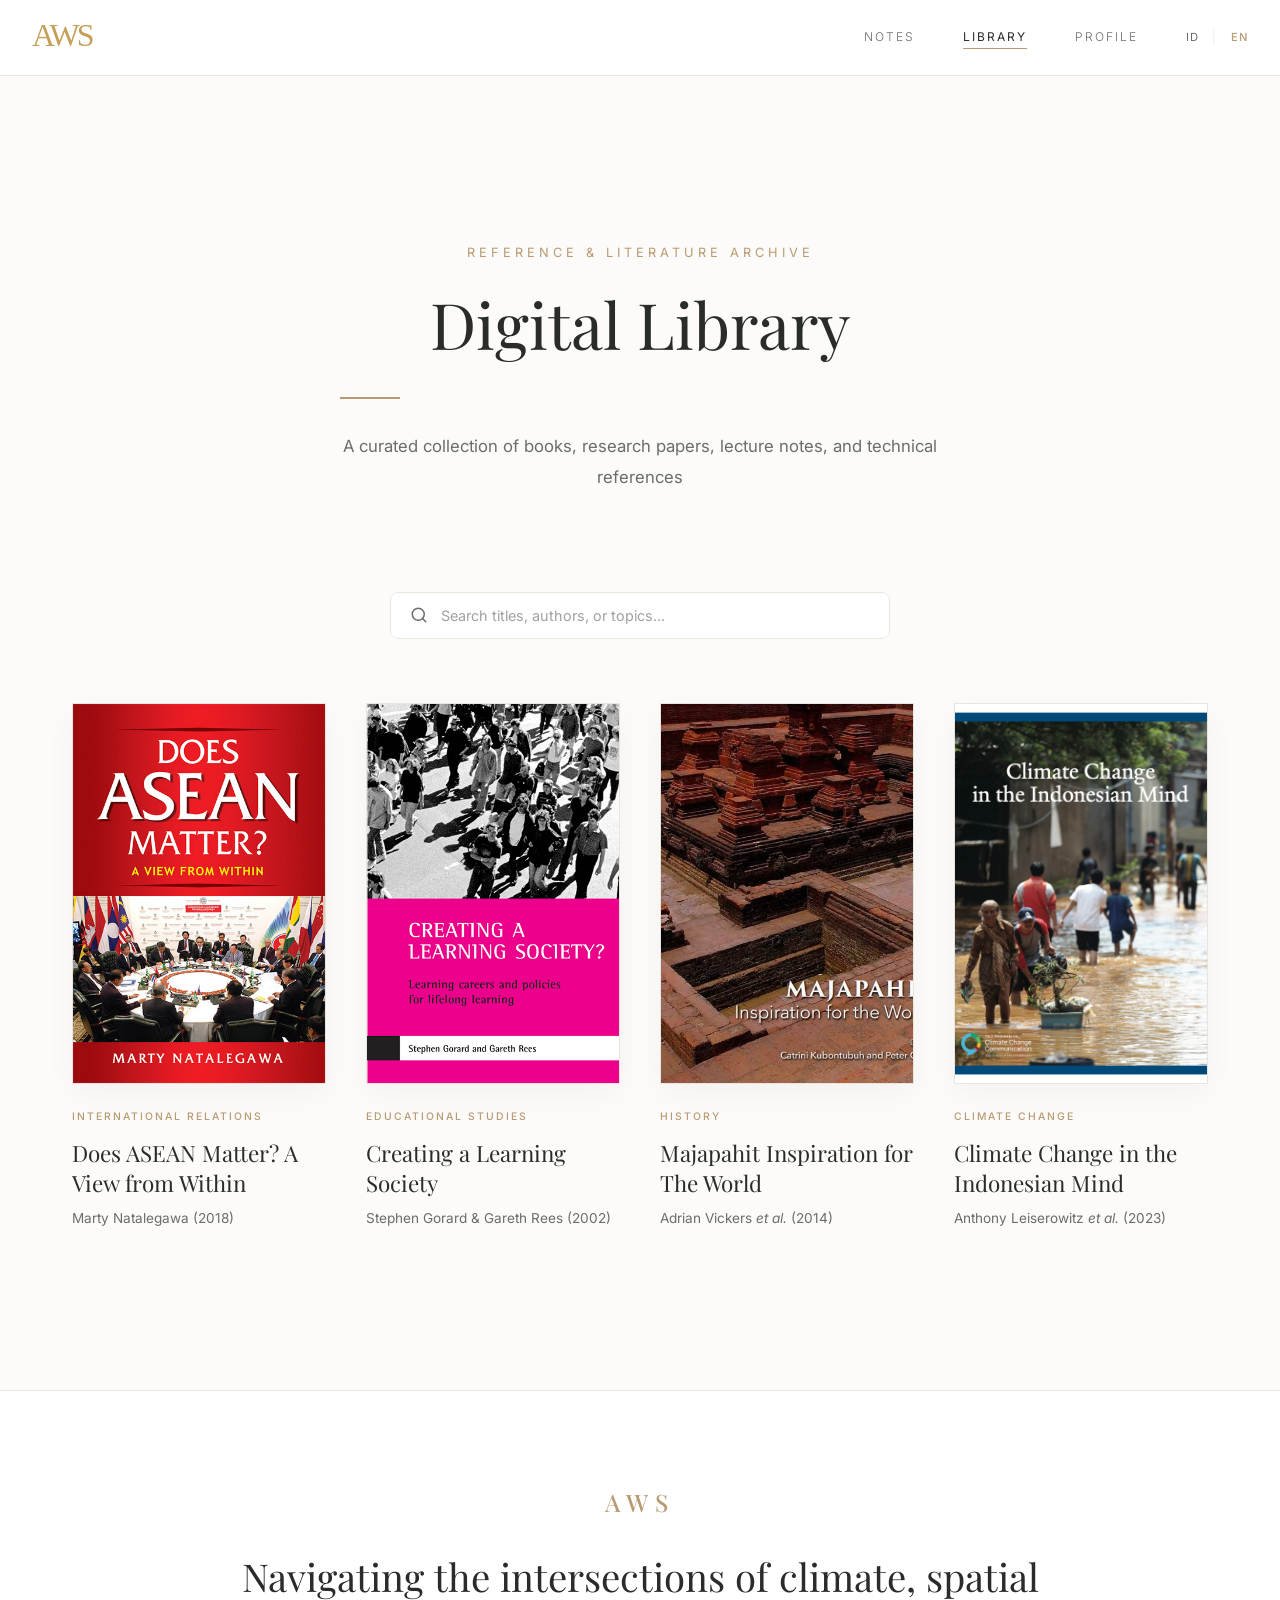
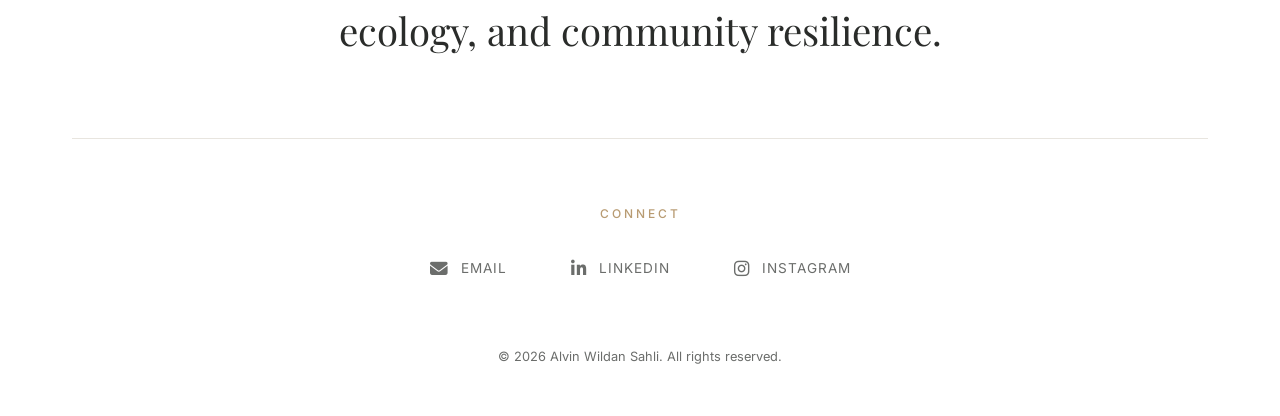
==== commit 7689ba7e: "final" ====
--- a/features/library/library.html
+++ b/features/library/library.html
@@ -7,9 +7,11 @@
 
     <link rel="preconnect" href="https://fonts.googleapis.com" />
     <link rel="preconnect" href="https://fonts.gstatic.com" crossorigin />
+    <!-- Link untuk font alternatif yang elegan -->
     <link
-      href="https://fonts.googleapis.com/css2?family=Playfair+Display:ital,wght@0,400;0,500;0,600;0,700;1,400;1,500&family=Inter:wght@300;400;500;600&display=swap"
+      href="https://fonts.googleapis.com/css2?family=Playfair+Display:wght@700&display=swap"
       rel="stylesheet"
+    />
     />
     <link
       rel="stylesheet"
--- a/features/library/library.css
+++ b/features/library/library.css
@@ -3,7 +3,7 @@
    ========================================================================== */
 
 /* =========================================================
-   VARIABLES & BASE STYLES
+   1. VARIABLES & BASE STYLES
 ========================================================= */
 :root {
   /* Palet APEKSI Editorial: Ivory/Putih dan Muted Gold */
@@ -49,7 +49,7 @@
 }
 
 /* =========================================================
-   HEADER
+   2. HEADER
 ========================================================= */
 .site-header {
   position: fixed;
@@ -72,11 +72,13 @@
 }
 
 .brand-text {
-  font-family: var(--font-serif);
-  font-size: 1.6rem;
-  font-weight: 600;
-  color: var(--text-main);
-  letter-spacing: 2px;
+  font-family: "Bodoni Moda", Didot, serif;
+  font-size: 2rem;
+  font-weight: 700;
+  letter-spacing: 10px;
+  color: #b89b72;
+  line-height: 1;
+  text-transform: uppercase;
 }
 
 .nav-links {
@@ -124,7 +126,7 @@
 }
 
 /* =========================================================
-   HERO SECTION (IVY HEADER)
+   3. HERO SECTION (IVY HEADER)
 ========================================================= */
 .ivy-header {
   padding: 200px 2rem 100px; /* Space for fixed header */
@@ -152,10 +154,6 @@
   font-weight: 400;
   color: var(--text-main);
   margin: 1rem 0 1.5rem;
-  font-family: var(--font-serif);
-  font-size: 3rem;
-  margin-bottom: 0.5rem;
-  font-weight: 400;
 }
 
 .gold-divider {
@@ -178,7 +176,7 @@
 }
 
 /* =========================================================
-   LIBRARY CONTROLS (SEARCH BAR)
+   4. LIBRARY CONTROLS (SEARCH BAR)
 ========================================================= */
 .library-controls {
   margin-bottom: 4rem;
@@ -190,14 +188,12 @@
   position: relative;
   width: 100%;
   max-width: 500px;
-  /* Menambahkan border-radius agar sudut luar wrapper ikut melengkung */
   border-radius: 8px;
   overflow: hidden;
 }
 
-/* Jika ada elemen input di dalam wrapper tersebut */
 .search-minimal-wrapper input {
-  border-radius: 8px; /* Atau gunakan var(--radius-sm) / var(--radius-md) */
+  border-radius: 8px;
 }
 
 .search-minimal-icon {
@@ -216,7 +212,6 @@
   font-family: var(--font-sans);
   font-size: 0.9rem;
   border: 1px solid var(--border-color);
-  border-radius: var(--radius-xs);
   background: var(--bg-white);
   color: var(--text-main);
   outline: none;
@@ -232,7 +227,7 @@
 }
 
 /* =========================================================
-   LIBRARY GRID & CARDS
+   5. LIBRARY GRID & CARDS
 ========================================================= */
 .library-grid {
   display: grid;
@@ -262,7 +257,6 @@
   transition: var(--ease);
 }
 
-/* KRUSIAL: Aturan untuk memastikan gambar apapun bisa masuk tanpa distorsi */
 .book-cover img {
   width: 100%;
   height: 100%;
@@ -359,7 +353,7 @@
 }
 
 /* =========================================================
-   UNIVERSAL FOOTER STYLES
+   6. UNIVERSAL FOOTER STYLES
 ========================================================= */
 .site-footer {
   background-color: var(--bg-white);
@@ -462,81 +456,370 @@
   color: var(--text-muted);
 }
 
-/* =========================================================
-   RESPONSIVE DESIGN (TABLET & MOBILE)
-========================================================= */
-
-/* Tablet Portrait & Small Laptops */
-@media screen and (max-width: 992px) {
+/* ==========================================================================
+   8. MOBILE FINAL REFINEMENT — 360px–420px
+   HEADER & FOOTER mengikuti template sebelumnya
+   LIBRARY optimized for compact mobile screens
+========================================================================== */
+
+@media screen and (min-width: 360px) and (max-width: 420px) {
+  /* ========================================================================
+     GLOBAL
+  ======================================================================== */
+
+  html,
+  body {
+    width: 100%;
+    max-width: 100%;
+    overflow-x: hidden;
+  }
+
+  body {
+    font-size: 16px;
+    line-height: 1.65;
+  }
+
+  *,
+  *::before,
+  *::after {
+    box-sizing: border-box;
+  }
+
+  img,
+  video,
+  iframe {
+    max-width: 100%;
+  }
+
+  /* ========================================================================
+     HEADER
+     Template sebelumnya:
+     Brand → Auth → Navigation
+  ======================================================================== */
+
+  .site-header {
+    width: 100%;
+    height: auto;
+    min-height: 60px;
+    padding: 0;
+  }
+
+  .site-nav {
+    width: 100%;
+    flex-direction: column;
+    gap: 0.75rem;
+    padding: 0.8rem 1rem 0.5rem;
+  }
+
+  .brand-text {
+    font-family: "University Roman", Didot, serif;
+    font-size: 2rem;
+    font-weight: 500;
+    letter-spacing: -3px;
+    line-height: 1;
+    text-transform: uppercase;
+
+    /* Warna Solid Gold Elegan */
+    color: #c5a059;
+  }
+  .auth-menu {
+    width: 100%;
+    margin-left: 0;
+    justify-content: center;
+    order: 2;
+  }
+
+  .auth-btn {
+    padding: 7px 11px;
+    font-size: 0.6rem;
+    line-height: 1.2;
+  }
+
+  .nav-links {
+    width: 100%;
+    display: flex;
+    justify-content: center;
+    align-items: center;
+    flex-wrap: wrap;
+    gap: 0.65rem 0.95rem;
+    font-size: 0.58rem;
+    line-height: 1.3;
+    order: 3;
+  }
+
+  .nav-links a {
+    white-space: nowrap;
+  }
+
+  /* ========================================================================
+     CONTAINER
+  ======================================================================== */
+
+  .container {
+    width: 100%;
+    max-width: 100%;
+    padding-left: 1.1rem;
+    padding-right: 1.1rem;
+  }
+
+  /* ========================================================================
+     IVY / LIBRARY HEADER
+  ======================================================================== */
+
+  .ivy-header {
+    width: 100%;
+    max-width: 100%;
+    padding: 155px 1.1rem 45px;
+    text-align: center;
+  }
+
+  .main-title {
+    width: 100%;
+    max-width: 100%;
+    font-size: clamp(2rem, 9.5vw, 2.45rem);
+    line-height: 1.05;
+    letter-spacing: -0.8px;
+    overflow-wrap: anywhere;
+  }
+
+  .subtitle-text {
+    max-width: 100%;
+    font-size: 0.62rem;
+    line-height: 1.5;
+    letter-spacing: 2.2px;
+  }
+
+  .header-desc {
+    width: 100%;
+    max-width: 340px;
+    margin-left: auto;
+    margin-right: auto;
+    font-size: 0.82rem;
+    line-height: 1.65;
+  }
+
+  /* ========================================================================
+     LIBRARY CONTROLS
+  ======================================================================== */
+
+  .library-controls {
+    width: 100%;
+    max-width: 100%;
+    margin-bottom: 2.4rem;
+  }
+
+  .library-controls > * {
+    max-width: 100%;
+  }
+
+  .library-controls input,
+  .library-controls select,
+  .library-controls button {
+    font-size: 0.75rem;
+  }
+
+  /* ========================================================================
+     LIBRARY GRID
+     Tetap 1 kolom agar cover + judul + metadata terbaca.
+  ======================================================================== */
+
   .library-grid {
-    grid-template-columns: repeat(auto-fill, minmax(220px, 1fr));
-    gap: 3.5rem 2rem;
-  }
-}
-
-/* Mobile Phones */
-@media screen and (max-width: 768px) {
-  .site-header {
+    width: 100%;
+    max-width: 330px;
+    margin-left: auto;
+    margin-right: auto;
+
+    grid-template-columns: 1fr;
+    gap: 2.8rem;
+  }
+
+  /* ========================================================================
+     BOOK ITEM / COVER
+  ======================================================================== */
+
+  .book-item,
+  .book-card {
+    width: 100%;
+    max-width: 100%;
+  }
+
+  .book-cover,
+  .book-image,
+  .book-item img {
+    width: 100%;
+    max-width: 100%;
     height: auto;
-    padding-bottom: 0.5rem;
-  }
-
-  .site-nav {
-    flex-direction: column;
-    gap: 1rem;
-    padding: 1rem 1.5rem;
-  }
-
-  .nav-links {
-    flex-wrap: wrap;
-    justify-content: center;
-    gap: 1.5rem;
-    font-size: 0.75rem;
-  }
-
-  .ivy-header {
-    padding: 160px 1.5rem 60px;
-  }
-
-  .library-grid {
-    grid-template-columns: repeat(auto-fill, minmax(160px, 1fr));
-    gap: 2.5rem 1.5rem;
+    display: block;
+  }
+
+  /* ========================================================================
+     BOOK INFORMATION
+  ======================================================================== */
+
+  .book-info {
+    width: 100%;
+    max-width: 100%;
   }
 
   .book-info h3,
   .book-info h3.serif {
-    font-size: 1.2rem;
+    width: 100%;
+    max-width: 100%;
+    font-size: 1.28rem;
+    line-height: 1.2;
+    letter-spacing: -0.2px;
+    overflow-wrap: anywhere;
   }
 
   .book-info p {
-    font-size: 0.8rem;
-  }
-}
-
-/* Small Mobile Phones (iPhone SE dll) */
-@media screen and (max-width: 480px) {
-  .container {
-    padding: 0 1.5rem;
-  }
-
-  .library-grid {
-    grid-template-columns: 1fr;
-    max-width: 300px;
-    margin: 0 auto;
-  }
+    width: 100%;
+    max-width: 100%;
+    font-size: 0.78rem;
+    line-height: 1.6;
+  }
+
+  .book-info small {
+    font-size: 0.65rem;
+    line-height: 1.4;
+  }
+
+  /* ========================================================================
+     FOOTER
+     Mengikuti template footer sebelumnya
+  ======================================================================== */
 
   .footer-container {
-    padding: 4rem 1.5rem 2rem;
-    gap: 3rem;
+    width: 100%;
+    padding: 3rem 1.1rem 1.5rem;
+    gap: 2.2rem;
+  }
+
+  .footer-brand-logo {
+    font-size: 1.05rem;
+    letter-spacing: 2px;
+    line-height: 1.2;
+  }
+
+  .footer-tagline-large {
+    max-width: 100%;
+    font-size: 1.3rem;
+    line-height: 1.3;
   }
 
   .connect-links {
-    gap: 2rem;
+    width: 100%;
     flex-direction: column;
     align-items: center;
-  }
-
-  .footer-tagline-large {
-    font-size: 1.6rem;
-  }
-}
+    gap: 1.2rem;
+  }
+
+  .footer-bottom-area {
+    width: 100%;
+    padding-top: 2.5rem;
+    gap: 2rem;
+  }
+
+  .nav-group-title {
+    font-size: 0.62rem;
+    letter-spacing: 1.5px;
+  }
+
+  .footer-copyright {
+    font-size: 0.65rem;
+    line-height: 1.5;
+  }
+
+  /* ========================================================================
+     LINKS / TEXT OVERFLOW
+  ======================================================================== */
+
+  h1,
+  h2,
+  h3,
+  h4,
+  p,
+  a,
+  span {
+    overflow-wrap: break-word;
+  }
+
+  a {
+    -webkit-tap-highlight-color: transparent;
+  }
+
+  /* ========================================================================
+     360–380 PX
+     Extra compression untuk layar paling sempit
+  ======================================================================== */
+
+  @media screen and (max-width: 380px) {
+    .site-nav {
+      padding-left: 0.9rem;
+      padding-right: 0.9rem;
+    }
+
+    .brand-text {
+      font-size: 1.15rem;
+      letter-spacing: 3.5px;
+    }
+
+    .nav-links {
+      gap: 0.55rem 0.8rem;
+      font-size: 0.55rem;
+    }
+
+    .container {
+      padding-left: 0.9rem;
+      padding-right: 0.9rem;
+    }
+
+    .ivy-header {
+      padding-left: 0.9rem;
+      padding-right: 0.9rem;
+      padding-top: 150px;
+      padding-bottom: 40px;
+    }
+
+    .main-title {
+      font-size: 2rem;
+      letter-spacing: -0.7px;
+    }
+
+    .subtitle-text {
+      font-size: 0.58rem;
+      letter-spacing: 1.8px;
+    }
+
+    .header-desc {
+      font-size: 0.78rem;
+    }
+
+    .library-grid {
+      max-width: 290px;
+      gap: 2.5rem;
+    }
+
+    .book-info h3,
+    .book-info h3.serif {
+      font-size: 1.22rem;
+    }
+
+    .book-info p {
+      font-size: 0.75rem;
+    }
+
+    .footer-container {
+      padding-left: 0.9rem;
+      padding-right: 0.9rem;
+    }
+
+    .footer-tagline-large {
+      font-size: 1.18rem;
+    }
+
+    .nav-group-title {
+      font-size: 0.6rem;
+      letter-spacing: 1.5px;
+    }
+  }
+}
--- a/index.css
+++ b/index.css
@@ -116,11 +116,15 @@
 }
 
 .brand-text {
-  font-family: var(--font-serif);
-  font-size: 1.6rem;
-  font-weight: 600;
-  color: var(--text-main);
-  letter-spacing: 2px;
+  font-family: "University Roman", Didot, serif;
+  font-size: 2rem;
+  font-weight: 500;
+  letter-spacing: -3px;
+  line-height: 1;
+  text-transform: uppercase;
+
+  /* Warna Solid Gold Elegan */
+  color: #c5a059;
 }
 
 .nav-links {
@@ -172,22 +176,7 @@
    FIXED BACKGROUND + SCROLL FADE / PARALLAX
 ========================================================= */
 
-/*
-   HERO ARCHITECTURE
-
-   Layer 0 : body
-   Layer 1 : hero image
-   Layer 2 : hero text
-   Layer 10: following sections
-
-   Hero tetap berada di belakang konten,
-   tetapi TIDAK menggunakan z-index negatif.
-*/
-
-/* =========================================================
-   HERO PLACEHOLDER
-========================================================= */
-
+/* HERO PLACEHOLDER */
 .hero-placeholder {
   width: 100%;
   height: 85vh;
@@ -195,63 +184,40 @@
   pointer-events: none;
 }
 
-/* =========================================================
-   HERO BASE
-========================================================= */
-
+/* HERO BASE */
 .hero-section {
   position: fixed;
   inset: 0;
-
   width: 100%;
   height: 85vh;
   min-height: 680px;
-
   z-index: 0;
-
   display: flex;
   align-items: center;
-
   overflow: hidden;
-
   background-color: var(--bg-paper);
-
   isolation: isolate;
-
   pointer-events: none;
 }
 
-/* =========================================================
-   HERO IMAGE
-   PALING BELAKANG DI DALAM HERO
-========================================================= */
-
+/* HERO IMAGE */
 .hero-split-image {
   position: absolute;
-
   top: 0;
   right: 0;
-
   width: 68%;
   height: 100%;
-
   z-index: 0;
-
   overflow: hidden;
-
   pointer-events: none;
 }
 
 .hero-split-image::after {
   content: "";
-
   position: absolute;
   inset: 0;
-
   z-index: 2;
-
   pointer-events: none;
-
   background: linear-gradient(
     to right,
     rgba(252, 251, 249, 1) 0%,
@@ -264,283 +230,109 @@
 
 .hero-split-image img {
   position: absolute;
-
   inset: 0;
-
   width: 100%;
   height: 100%;
-
   max-width: none;
-
   object-fit: cover;
   object-position: center center;
-
   transform: scale(1.03);
-
   filter: saturate(0.82) contrast(0.96) brightness(1.04);
-
   user-select: none;
   pointer-events: none;
-
   transition: transform 0.1s linear;
 }
 
-/* =========================================================
-   HERO CONTENT
-   DI ATAS IMAGE
-========================================================= */
-
+/* HERO CONTENT */
 .hero-content {
   position: relative;
-
   z-index: 2;
-
   display: flex;
   align-items: center;
-
   height: 100%;
-
   pointer-events: none;
 }
 
-/* =========================================================
-   HERO TEXT
-========================================================= */
-
+/* HERO TEXT */
 .hero-split-text {
   position: relative;
-
   width: 55%;
   max-width: 650px;
-
   padding: 4rem 0;
-
   z-index: 3;
-
   opacity: 1;
-
   will-change: transform, opacity;
-
   pointer-events: auto;
-
-  /*
-     JS mengambil alih transform + opacity.
-     Jangan tambahkan transition panjang di sini,
-     supaya gerakan mengikuti scroll secara langsung.
-  */
-}
-
-/* =========================================================
-   HERO EYEBROW
-========================================================= */
-
+}
+
+/* HERO EYEBROW */
 .hero-eyebrow {
   display: block;
-
   margin-bottom: 0.8rem;
-
-  font-family: var(--font-sans);
-
+  font-family: var(--font-sans);
   font-size: 0.68rem;
   font-weight: 400;
-
   text-transform: uppercase;
   letter-spacing: 3px;
-
   color: var(--accent-gold);
 }
 
-/* =========================================================
-   HERO TITLE
-========================================================= */
-
+/* HERO TITLE */
 .hero-title {
   margin: 0;
-
   font-family: var(--font-serif);
-
   font-size: clamp(3.8rem, 6.2vw, 6.2rem);
-
   font-weight: 400;
-
   line-height: 0.98;
-
   letter-spacing: -2px;
-
   color: var(--text-main);
-
   max-width: 600px;
 }
 
-/* =========================================================
-   GOLD DIVIDER
-========================================================= */
-
+/* GOLD DIVIDER */
 .gold-divider {
   width: 60px;
   height: 2px;
-
   margin: 2rem 0 1.5rem;
-
   background-color: var(--accent-gold);
-
   transform-origin: left center;
-
   will-change: transform;
 }
 
-/* =========================================================
-   HERO SUBTITLE
-========================================================= */
-
+/* HERO SUBTITLE */
 .hero-subtitle {
   display: block;
-
-  font-family: var(--font-sans);
-
+  font-family: var(--font-sans);
   font-size: 0.78rem;
   font-weight: 300;
-
   text-transform: uppercase;
-
   letter-spacing: 3px;
-
   color: var(--text-muted);
 }
 
-/* =========================================================
-   SECTION BERIKUTNYA
-   HARUS MENUTUP HERO
-========================================================= */
-
+/* MENUTUP HERO */
 .content-section,
 .archive-intro-section,
 .community-quote-section,
 .ainan-section,
 .site-footer {
   position: relative;
-
   z-index: 10;
 }
 
-/* =========================================================
-   ARCHIVE INTRO
-========================================================= */
-
-.archive-intro-section {
-  background-color: var(--bg-white);
-
-  padding: 7rem 0;
-}
-
-/* =========================================================
-   HERO IMAGE PARALLAX CLASS
-   Dipakai JS
-========================================================= */
-
+/* HERO IMAGE PARALLAX CLASS (JS) */
 .hero-split-image img.hero-image-parallax {
   will-change: transform;
 }
 
-/* =========================================================
-   RESPONSIVE
-========================================================= */
-
-@media screen and (max-width: 992px) {
-  .hero-placeholder {
-    height: auto;
-    min-height: 0;
-  }
-
-  .hero-section {
-    position: relative;
-
-    height: auto;
-    min-height: 100vh;
-
-    flex-direction: column;
-
-    padding-top: 100px;
-
-    z-index: 0;
-  }
-
-  .hero-content {
-    min-height: 52vh;
-
-    align-items: center;
-  }
-
-  .hero-split-text {
-    width: 100%;
-
-    padding: 4rem 2rem;
-  }
-
-  .hero-title {
-    font-size: clamp(3rem, 8vw, 5rem);
-  }
-
-  .hero-split-image {
-    position: relative;
-
-    top: auto;
-    right: auto;
-
-    width: 100%;
-    height: 48vh;
-
-    order: 2;
-  }
-
-  .hero-split-image::after {
-    background: linear-gradient(
-      to bottom,
-      rgba(252, 251, 249, 1) 0%,
-      rgba(252, 251, 249, 0) 40%
-    );
-  }
-
-  .hero-split-image img {
-    object-position: center center;
-  }
-}
-
-@media screen and (max-width: 768px) {
-  .hero-section {
-    min-height: 100svh;
-  }
-
-  .hero-content {
-    min-height: 55svh;
-  }
-
-  .hero-split-text {
-    padding: 3rem 1.5rem;
-  }
-
-  .hero-title {
-    font-size: 3rem;
-
-    letter-spacing: -1px;
-  }
-
-  .hero-eyebrow {
-    font-size: 0.62rem;
-  }
-
-  .hero-subtitle {
-    font-size: 0.7rem;
-    letter-spacing: 2px;
-  }
-
-  .hero-split-image {
-    height: 45svh;
-  }
-}
 /* ========================================================= 
    5. ARCHIVE INTRODUCTION 
 ========================================================= */
+.archive-intro-section {
+  background-color: var(--bg-white);
+  padding: 7rem 0;
+}
+
 .content-section {
   position: relative;
   z-index: 10;
@@ -650,7 +442,7 @@
   padding: 8rem 0;
   /* Background foto dengan efek parallax & overlay ivory editorial */
   background-image:
-    linear-gradient(rgba(252, 251, 249, 0.723), rgba(252, 251, 249, 0)),
+    linear-gradient(rgba(252, 251, 249, 0.829), rgba(252, 251, 249, 0)),
     url("./assets/images/notes.jpg");
   background-size: cover;
   background-position: center;
@@ -808,6 +600,7 @@
   gap: 18px;
   color: var(--accent-gold);
 }
+
 /* ========================================================= 
    8. SPACE TO GROW (ORGANIZATIONS GRID) 
 ========================================================= */
@@ -1047,7 +840,6 @@
 .site-footer {
   background-color: var(--bg-white);
   color: var(--text-main);
-  /* HAPUS: margin-top: 4rem; */
   border-top: 1px solid var(--border-color);
   display: flex;
   flex-direction: column;
@@ -1146,127 +938,588 @@
   color: var(--text-muted);
 }
 
-/* ========================================================= 
-   11. RESPONSIVE DESIGN
-========================================================= */
-@media screen and (max-width: 992px) {
-  .hero-layout,
-  .intro-layout,
+/* ==========================================================================
+   MOBILE REFINEMENT — 360px TO 420px ONLY
+   Final override for compact mobile screens (WCAG 2.1 AA)
+========================================================================== */
+
+@media screen and (min-width: 360px) and (max-width: 420px) {
+  /* =========================================================
+     GLOBAL ACCESSIBILITY
+  ========================================================= */
+
+  *,
+  *::before,
+  *::after {
+    box-sizing: border-box;
+  }
+
+  html,
+  body {
+    width: 100%;
+    max-width: 100vw;
+    overflow-x: hidden;
+    margin: 0;
+    padding: 0;
+  }
+
+  body {
+    font-size: 1rem;
+    line-height: 1.5;
+    overflow-wrap: break-word;
+    -webkit-text-size-adjust: 100%;
+  }
+
+  .container {
+    width: 100%;
+    max-width: 100%;
+    padding-left: 1rem;
+    padding-right: 1rem;
+  }
+
+  img,
+  video,
+  iframe {
+    max-width: 100%;
+    height: auto;
+  }
+
+  p,
+  h1,
+  h2,
+  h3,
+  h4,
+  span,
+  a {
+    hyphens: none;
+  }
+
+  /* =========================================================
+     KEYBOARD FOCUS
+  ========================================================= */
+
+  a:focus-visible,
+  button:focus-visible,
+  input:focus-visible,
+  select:focus-visible,
+  textarea:focus-visible {
+    outline: 3px solid currentColor;
+    outline-offset: 3px;
+  }
+
+  /* =========================================================
+     HEADER & NAVIGATION (SINGLE LINE OVERRIDE)
+  ========================================================= */
+
+  .site-header {
+    width: 100%;
+    height: auto;
+    padding: 0;
+  }
+
+  .site-nav {
+    display: flex;
+    flex-direction: column;
+    align-items: center;
+    padding: 0.5rem;
+    gap: 0.5rem;
+  }
+
+  .nav-logo {
+    width: 100%;
+    text-align: center;
+  }
+
+  .brand-text {
+    font-size: 1.25rem;
+    letter-spacing: 2px;
+    display: inline-block;
+    min-height: auto;
+    line-height: 1.2;
+    margin: 0;
+  }
+
+  .nav-links {
+    display: flex;
+    flex-wrap: nowrap; /* Memaksa menu menjadi satu baris */
+    justify-content: space-evenly; /* Menyebarkan menu agar tidak menumpuk */
+    align-items: center;
+    gap: 0.2rem;
+    width: 100%;
+    padding: 0;
+  }
+
+  .nav-links li {
+    list-style: none;
+    margin: 0;
+  }
+
+  .nav-links a,
+  .lang-btn {
+    min-height: 36px;
+    min-width: auto; /* Auto agar bisa fleksibel muat di layar kecil */
+    display: inline-flex;
+    align-items: center;
+    justify-content: center;
+    font-size: 0.75rem; /* Diperkecil agar muat sebaris pada 360px */
+    padding: 0.25rem;
+    white-space: nowrap;
+    line-height: 1;
+  }
+
+  .lang-switcher {
+    display: flex;
+    align-items: center;
+    gap: 0.15rem;
+  }
+
+  .lang-divider {
+    font-size: 0.75rem;
+  }
+
+  /* =========================================================
+     HERO SECTION
+  ========================================================= */
+
+  .hero-section {
+    width: 100%;
+    min-height: auto;
+    padding-top: 90px;
+    padding-bottom: 2rem;
+    display: flex;
+    flex-direction: column;
+  }
+
+  .hero-content {
+    min-height: auto;
+    padding: 0;
+    order: 2;
+  }
+
+  .hero-split-text {
+    width: 100%;
+    padding: 1.5rem 1rem;
+    text-align: left;
+  }
+
+  .hero-title {
+    font-size: 2.25rem;
+    line-height: 1.1;
+    letter-spacing: -0.5px;
+    margin-bottom: 0.75rem;
+  }
+
+  .gold-divider {
+    display: none !important;
+  }
+
+  .hero-subtitle {
+    font-size: 0.85rem;
+    line-height: 1.5;
+    letter-spacing: 1px;
+    margin: 0;
+  }
+
+  .hero-split-image {
+    width: 100%;
+    height: auto;
+    min-height: 250px;
+    max-height: 350px;
+    position: relative;
+    order: 1;
+  }
+
+  /* =========================================================
+     MAIN LAYOUT & STACKING (INTRO/COMMONPLACE)
+  ========================================================= */
+
+  .intro-layout {
+    display: flex;
+    flex-direction: column;
+    gap: 1.5rem;
+    width: 100%;
+  }
+
+  .intro-image {
+    width: 100%;
+    max-width: 260px;
+    margin: 0 auto;
+    order: -1;
+  }
+
+  .intro-text {
+    width: 100%;
+  }
+
+  .intro-text p {
+    font-size: 1rem;
+    line-height: 1.5;
+    margin-bottom: 1rem;
+    text-align: left;
+    word-break: normal;
+  }
+
+  .drop-cap::first-letter {
+    font-size: 3rem;
+    line-height: 1;
+    padding-right: 8px;
+    padding-top: 4px;
+    float: left;
+  }
+
+  /* =========================================================
+     COMMUNITY QUOTE
+  ========================================================= */
+
+  .community-quote-section {
+    padding-top: 2.5rem;
+    padding-bottom: 2.5rem;
+  }
+
+  .community-quote {
+    padding-left: 1rem;
+    padding-right: 1rem;
+    margin: 0;
+  }
+
+  .community-quote p {
+    font-size: 1.15rem;
+    line-height: 1.5;
+  }
+
+  /* =========================================================
+     AINAN SECTION (RECENT NOTES)
+  ========================================================= */
+
+  .ainan-section {
+    padding-top: 2.5rem;
+    padding-bottom: 2.5rem;
+    display: flex;
+    flex-direction: column;
+    position: relative;
+  }
+
+  .ainan-page-title {
+    width: 100%;
+    margin-bottom: 1.5rem;
+    text-align: center;
+    position: relative;
+    z-index: 2;
+    padding: 0 1rem;
+  }
+
+  .ainan-page-title h2 {
+    font-size: 1.75rem;
+    line-height: 1.3;
+    margin: 0;
+    display: flex;
+    flex-direction: column;
+    align-items: center;
+    gap: 0.25rem;
+  }
+
+  .ainan-page-title h2 span {
+    font-size: 0.9rem;
+    font-weight: normal;
+    letter-spacing: 0.5px;
+    opacity: 0.8;
+  }
+
+  .ainan-container {
+    width: 100%;
+    padding: 0 1rem;
+    display: flex;
+    flex-direction: column;
+    gap: 1.25rem;
+    position: relative;
+    z-index: 2;
+  }
+
+  .ainan-glass-card {
+    display: block;
+    width: 100%;
+    padding: 1.5rem 1.25rem;
+    margin: 0;
+    position: relative;
+  }
+
+  .ainan-card-content {
+    display: flex;
+    flex-direction: column;
+  }
+
+  .ainan-card-category {
+    display: inline-block;
+    font-size: 0.8rem;
+    letter-spacing: 1px;
+    margin-bottom: 0.5rem;
+    text-transform: uppercase;
+  }
+
+  .ainan-card-title {
+    font-size: 1.25rem;
+    line-height: 1.3;
+    margin-bottom: 0.75rem;
+  }
+
+  .ainan-card-description {
+    font-size: 0.95rem;
+    line-height: 1.5;
+    margin-bottom: 1rem;
+  }
+
+  .ainan-card-link {
+    min-height: 44px;
+    display: inline-flex;
+    align-items: center;
+    font-weight: 600;
+  }
+
+  /* =========================================================
+     ORGANIZATIONS
+  ========================================================= */
+
+  .org-grid {
+    display: flex;
+    flex-direction: column;
+    gap: 1rem;
+  }
+
+  .org-card {
+    padding: 1.25rem;
+    width: 100%;
+  }
+
+  .org-header {
+    display: flex;
+    flex-direction: row;
+    align-items: center;
+    gap: 1rem;
+    margin-bottom: 0.75rem;
+  }
+
+  .org-logo {
+    width: 48px;
+    height: auto;
+    flex-shrink: 0;
+  }
+
+  .org-title-wrapper {
+    min-width: 0;
+  }
+
+  .org-name {
+    font-size: 1.05rem;
+    line-height: 1.3;
+    overflow-wrap: break-word;
+    margin: 0;
+  }
+
+  .org-role {
+    font-size: 0.85rem;
+    display: block;
+    margin-top: 0.25rem;
+  }
+
+  .org-desc {
+    font-size: 0.9rem;
+    line-height: 1.5;
+    margin-bottom: 1rem;
+  }
+
+  .org-link {
+    min-height: 44px;
+    display: inline-flex;
+    align-items: center;
+  }
+
+  /* =========================================================
+     AFTERMOVIE CAROUSEL (PADDING REDUCED)
+  ========================================================= */
+  .section-title {
+    margin-bottom: 0.5rem;
+    font-size: 1.5rem;
+  }
+
   .aftermovie-layout {
+    display: flex;
     flex-direction: column;
-    gap: 4rem;
-  }
-
-  .hero-split-text {
-    width: 100%;
-    padding: 3rem 2rem;
-  }
-
-  .hero-split-image {
+    gap: 0.75rem; /* Gap diperkecil */
+    width: 100%;
+    padding: 0 0.5rem; /* Padding horizontal diperkecil */
+  }
+
+  .aftermovie-info {
+    width: 100%;
+    text-align: center;
+    order: 1;
+    padding: 0 0.5rem;
+  }
+
+  .aftermovie-info h2 {
+    margin-bottom: 0.5rem;
+    font-size: 1.5rem;
+  }
+
+  .aftermovie-info p {
+    width: 100%;
+    font-size: 0.95rem;
+    line-height: 1.4;
+    margin: 0 auto;
+  }
+
+  .aftermovie-carousel-wrapper {
+    width: 100%;
+    order: 2;
+  }
+
+  .aftermovie-carousel {
+    display: flex;
+    flex-direction: row;
+    flex-wrap: nowrap;
+    overflow-x: auto;
+    gap: 0.75rem; /* Gap antar video diperkecil */
+    scroll-snap-type: x mandatory;
+    padding-bottom: 0.5rem; /* Padding bawah diperkecil */
+    -webkit-overflow-scrolling: touch;
+  }
+
+  .aftermovie-item {
+    flex: 0 0 92%; /* Video lebih lebar karena padding berkurang */
+    max-width: 92%;
+    scroll-snap-align: center;
+  }
+
+  .youtube-wrapper {
     position: relative;
     width: 100%;
-    height: 50vh;
-  }
-
-  .hero-split-image img {
-    mask-image: linear-gradient(
-      to bottom,
-      transparent 0%,
-      rgba(0, 0, 0, 1) 30%
-    );
-    -webkit-mask-image: linear-gradient(
-      to bottom,
-      transparent 0%,
-      rgba(0, 0, 0, 1) 30%
-    );
-  }
-
-  .intro-image {
-    width: min(500px, 100%);
-    margin: 0 auto;
-  }
-
-  .ainan-container {
-    align-items: center;
-  }
-  .ainan-page-title {
-    width: 100%;
+    padding-bottom: 56.25%;
+    height: 0;
+    overflow: hidden;
+    border-radius: 6px;
+    background: #000;
+  }
+
+  .youtube-wrapper iframe {
+    position: absolute;
+    top: 0;
+    left: 0;
+    width: 100%;
+    height: 100%;
+    border: none;
+  }
+
+  .aftermovie-title {
+    font-size: 0.9rem;
+    line-height: 1.3;
+    margin-top: 0.5rem;
+    text-align: center;
+  }
+
+  /* =========================================================
+     CONTACT & FORM (Safety Baseline)
+  ========================================================= */
+
+  .contact-item {
+    display: flex;
+    flex-direction: column;
+    align-items: flex-start;
+    gap: 0.5rem;
+    margin-bottom: 1.25rem;
+  }
+
+  .contact-info {
+    min-width: 0;
+    width: 100%;
+    overflow-wrap: break-word;
+  }
+
+  input,
+  select,
+  textarea {
+    width: 100%;
+    min-height: 44px;
+    font-size: 1rem;
+    line-height: 1.5;
+    padding: 0.75rem;
+  }
+
+  button,
+  .submit-btn {
+    min-height: 44px;
+    padding: 0.75rem 1rem;
+    font-size: 1rem;
+    width: 100%;
+  }
+
+  /* =========================================================
+     FOOTER (COMPACT)
+  ========================================================= */
+
+  .footer-container {
+    padding: 2rem 1rem 1.5rem;
+    display: flex;
+    flex-direction: column;
     align-items: center;
     text-align: center;
-    height: auto;
-    position: relative;
-    margin-bottom: 3rem;
-  }
-  .ainan-page-title h2 {
-    margin-left: 0;
-    width: 90%;
-  }
-  .ainan-glass-card {
-    width: 100%;
-    max-width: 650px;
-  }
-
-  .aftermovie-layout {
-    padding: 0 2rem;
-  }
-  .aftermovie-info {
-    width: 100%;
+    gap: 1.5rem;
+  }
+
+  .footer-center {
+    width: 100%;
+  }
+
+  .footer-brand-logo {
+    margin: 0;
+    font-size: 1.5rem;
+  }
+
+  .footer-tagline-large {
+    font-size: 1rem;
+    line-height: 1.4;
+    margin-top: 0.5rem;
+    margin-bottom: 0;
+  }
+
+  .footer-bottom-area {
+    width: 100%;
+    display: flex;
+    flex-direction: column;
+    gap: 1.5rem;
+    padding-top: 0;
+  }
+
+  .connect-links {
+    display: flex;
+    flex-direction: column;
     align-items: center;
-    text-align: center;
-    margin-bottom: 2rem;
-  }
-  .aftermovie-carousel-wrapper {
-    width: 100%;
-  }
-  .aftermovie-item {
-    flex: 0 0 calc(60%);
-  }
-  .aftermovie-carousel {
-    padding: 1rem 0;
-  }
-}
-
-@media screen and (max-width: 768px) {
-  .container {
-    padding: 0 1.5rem;
-  }
-  .nav-links {
-    display: none; /* Hide on mobile or implement hamburger menu */
-  }
-
-  .hero-section {
-    min-height: auto;
-    flex-direction: column;
-    padding-top: 100px;
-  }
-  .hero-title {
-    font-size: 2.5rem;
-  }
-
-  .community-quote p {
-    font-size: 1.8rem;
-  }
-
-  .ainan-card-title {
-    font-size: 1.8rem;
-  }
-  .ainan-glass-card {
-    padding: 2rem 1.5rem;
-  }
-
-  .org-grid {
-    grid-template-columns: 1fr;
-  }
-  .aftermovie-item {
-    flex: 0 0 calc(85%);
-  }
-  .footer-container {
-    padding: 4rem 1.5rem 2rem;
-    gap: 3rem;
-  }
-  .connect-links {
-    flex-direction: column;
-    gap: 2rem;
+    gap: 0.5rem;
+    width: 100%;
+  }
+
+  .nav-group-title {
+    margin-bottom: 0.5rem;
+    display: inline-block;
+  }
+
+  .connect-links a {
+    min-height: 36px;
+    display: flex;
     align-items: center;
-  }
-}
+    justify-content: center;
+    gap: 0.5rem;
+    width: 100%;
+    font-size: 0.95rem;
+    padding: 0.25rem;
+  }
+
+  .footer-copyright {
+    margin-top: 0.5rem;
+  }
+
+  .footer-copyright p {
+    font-size: 0.8rem;
+    line-height: 1.4;
+    margin: 0;
+  }
+}
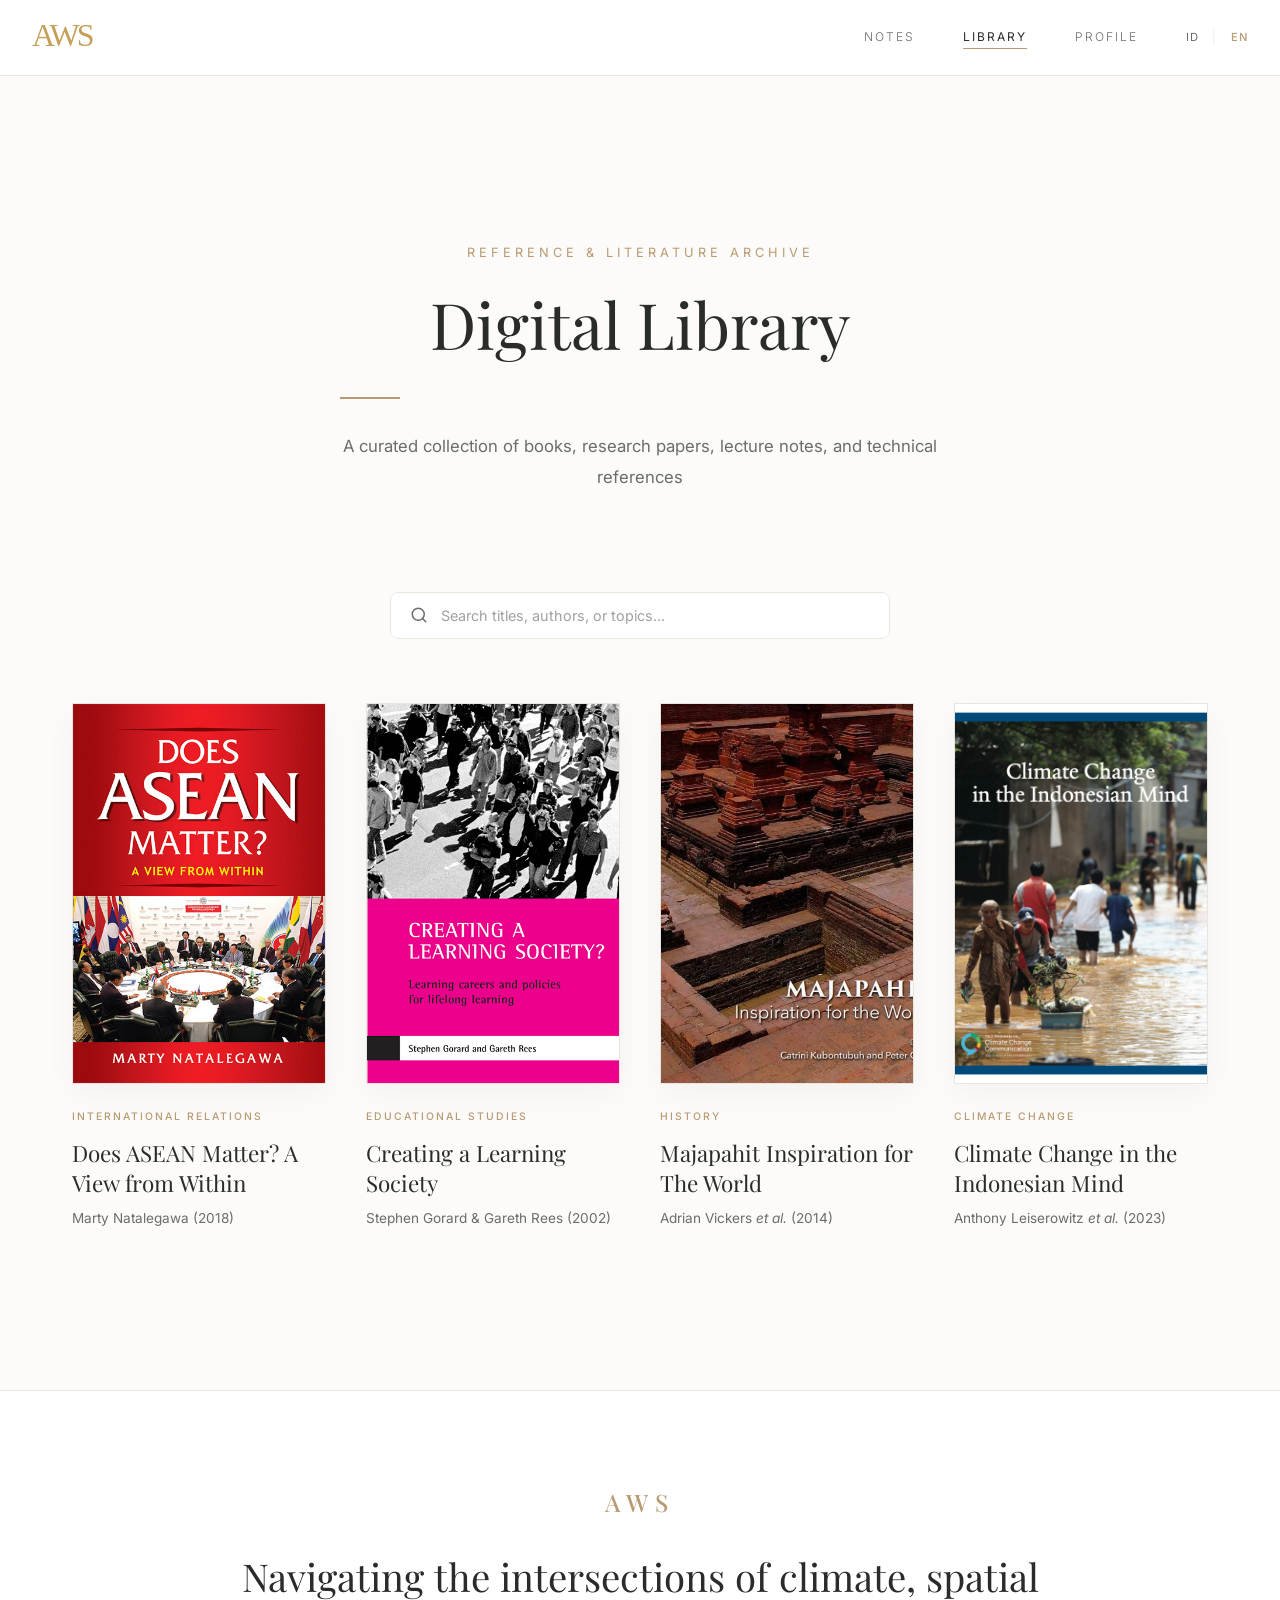
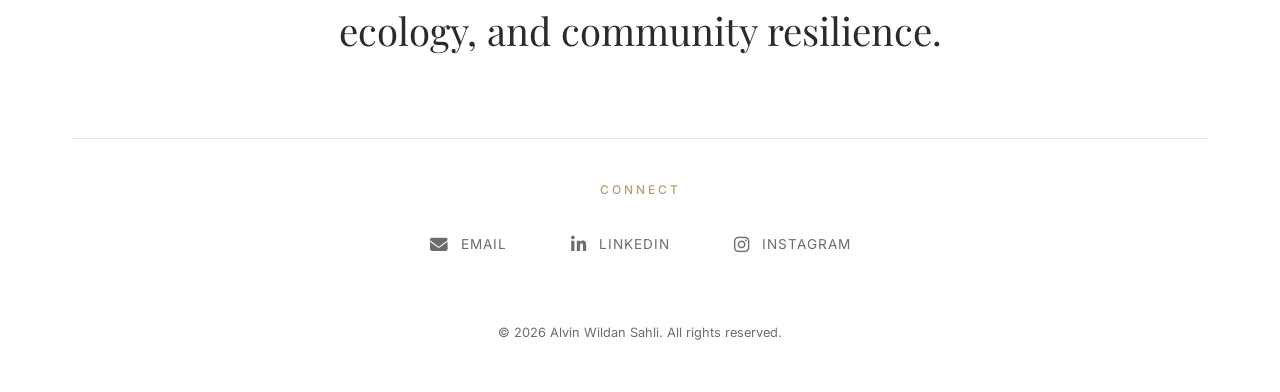
==== commit 91b086a6: "jalan" ====
--- a/features/library/library.html
+++ b/features/library/library.html
@@ -32,7 +32,7 @@
         <ul class="nav-links">
           <li>
             <a
-              href="../note/note.html"
+              href="/note.html"
               class="translatable"
               data-en="Notes"
               data-id="Catatan"
@@ -41,7 +41,7 @@
           </li>
           <li>
             <a
-              href="../library/library.html"
+              href="/library.html"
               class="active translatable"
               data-en="Library"
               data-id="Perpustakaan"
@@ -50,7 +50,7 @@
           </li>
           <li>
             <a
-              href="../profile/profile.html"
+              href="/profile.html"
               class="translatable"
               data-en="Profile"
               data-id="Profil"
--- a/features/library/library.css
+++ b/features/library/library.css
@@ -747,79 +747,72 @@
     -webkit-tap-highlight-color: transparent;
   }
 
-  /* ========================================================================
-     360–380 PX
-     Extra compression untuk layar paling sempit
-  ======================================================================== */
-
-  @media screen and (max-width: 380px) {
-    .site-nav {
-      padding-left: 0.9rem;
-      padding-right: 0.9rem;
-    }
-
-    .brand-text {
-      font-size: 1.15rem;
-      letter-spacing: 3.5px;
-    }
-
-    .nav-links {
-      gap: 0.55rem 0.8rem;
-      font-size: 0.55rem;
-    }
-
-    .container {
-      padding-left: 0.9rem;
-      padding-right: 0.9rem;
-    }
-
-    .ivy-header {
-      padding-left: 0.9rem;
-      padding-right: 0.9rem;
-      padding-top: 150px;
-      padding-bottom: 40px;
-    }
-
-    .main-title {
-      font-size: 2rem;
-      letter-spacing: -0.7px;
-    }
-
-    .subtitle-text {
-      font-size: 0.58rem;
-      letter-spacing: 1.8px;
-    }
-
-    .header-desc {
-      font-size: 0.78rem;
-    }
-
-    .library-grid {
-      max-width: 290px;
-      gap: 2.5rem;
-    }
-
-    .book-info h3,
-    .book-info h3.serif {
-      font-size: 1.22rem;
-    }
-
-    .book-info p {
-      font-size: 0.75rem;
-    }
-
-    .footer-container {
-      padding-left: 0.9rem;
-      padding-right: 0.9rem;
-    }
-
-    .footer-tagline-large {
-      font-size: 1.18rem;
-    }
-
-    .nav-group-title {
-      font-size: 0.6rem;
-      letter-spacing: 1.5px;
-    }
-  }
-}
+  .site-nav {
+    padding-left: 0.9rem;
+    padding-right: 0.9rem;
+  }
+
+  .brand-text {
+    font-size: 1.15rem;
+    letter-spacing: 3.5px;
+  }
+
+  .nav-links {
+    gap: 0.55rem 0.8rem;
+    font-size: 0.55rem;
+  }
+
+  .container {
+    padding-left: 0.9rem;
+    padding-right: 0.9rem;
+  }
+
+  .ivy-header {
+    padding-left: 0.9rem;
+    padding-right: 0.9rem;
+    padding-top: 150px;
+    padding-bottom: 40px;
+  }
+
+  .main-title {
+    font-size: 2rem;
+    letter-spacing: -0.7px;
+  }
+
+  .subtitle-text {
+    font-size: 0.58rem;
+    letter-spacing: 1.8px;
+  }
+
+  .header-desc {
+    font-size: 0.78rem;
+  }
+
+  .library-grid {
+    max-width: 290px;
+    gap: 2.5rem;
+  }
+
+  .book-info h3,
+  .book-info h3.serif {
+    font-size: 1.22rem;
+  }
+
+  .book-info p {
+    font-size: 0.75rem;
+  }
+
+  .footer-container {
+    padding-left: 0.9rem;
+    padding-right: 0.9rem;
+  }
+
+  .footer-tagline-large {
+    font-size: 1.18rem;
+  }
+
+  .nav-group-title {
+    font-size: 0.6rem;
+    letter-spacing: 1.5px;
+  }
+}
--- a/index.css
+++ b/index.css
@@ -336,7 +336,7 @@
 .content-section {
   position: relative;
   z-index: 10;
-  padding: 7rem 0;
+  padding: 3rem 0;
 }
 
 .intro-layout {
@@ -395,42 +395,469 @@
 .community-quote-section {
   position: relative;
   width: 100%;
-  padding: 8rem 0;
+  padding: 7rem 0 7.5rem;
   border-top: 1px solid var(--border-color);
   border-bottom: 1px solid var(--border-color);
-}
-
+  overflow: hidden; /* subtle atmospheric movement */
+  background:
+    radial-gradient(
+      circle at 18% 35%,
+      rgba(184, 155, 114, 0.055),
+      transparent 30%
+    ),
+    radial-gradient(
+      circle at 82% 68%,
+      rgba(184, 155, 114, 0.035),
+      transparent 28%
+    ),
+    var(--bg-paper);
+} /* Decorative editorial line */
+.community-quote-section::before {
+  content: "";
+  position: absolute;
+  top: 50%;
+  left: 0;
+  width: 100%;
+  height: 1px;
+  background: linear-gradient(
+    90deg,
+    transparent 0%,
+    rgba(184, 155, 114, 0.18) 25%,
+    rgba(184, 155, 114, 0.35) 50%,
+    rgba(184, 155, 114, 0.18) 75%,
+    transparent 100%
+  );
+  transform: translateY(-50%);
+  pointer-events: none;
+  opacity: 0.45;
+} /* Very subtle animated grain / light movement */
+.community-quote-section::after {
+  content: "";
+  position: absolute;
+  inset: -20%;
+  background:
+    radial-gradient(
+      circle at 30% 40%,
+      rgba(184, 155, 114, 0.055),
+      transparent 24%
+    ),
+    radial-gradient(
+      circle at 70% 60%,
+      rgba(184, 155, 114, 0.04),
+      transparent 22%
+    );
+  animation: quoteAtmosphere 12s ease-in-out infinite alternate;
+  pointer-events: none;
+  z-index: 0;
+}
+@keyframes quoteAtmosphere {
+  0% {
+    transform: translate3d(-1%, -1%, 0) scale(1);
+  }
+  50% {
+    transform: translate3d(1%, 0.5%, 0) scale(1.015);
+  }
+  100% {
+    transform: translate3d(-0.5%, 1%, 0) scale(1.025);
+  }
+} /* ========================================================= CONTAINER ========================================================= */
 .community-quote-container {
-  max-width: 950px;
+  position: relative;
+  z-index: 2;
+  max-width: 1000px;
   margin: 0 auto;
   padding: 0 2rem;
   text-align: center;
-}
-
+} /* ========================================================= QUOTE ========================================================= */
 .community-quote {
-  max-width: 850px;
+  position: relative;
+  max-width: 800px;
   margin: 0 auto;
+  padding: 0 2rem;
+} /* ========================================================= LARGE QUOTE MARK ========================================================= */
+.quote-mark {
+  display: block;
+  margin-bottom: 2.1rem;
+  font-family: var(--font-serif);
+  font-size: 4.6rem;
+  line-height: 0.65;
+  color: var(--accent-gold);
+  opacity: 0.9;
+  transform: translateY(0);
+  animation: quoteMarkFloat 5s ease-in-out infinite;
+}
+@keyframes quoteMarkFloat {
+  0%,
+  100% {
+    transform: translateY(0);
+  }
+  50% {
+    transform: translateY(-4px);
+  }
+} /* ========================================================= QUOTE TEXT ========================================================= */
+.community-quote p {
   position: relative;
-}
-
-.community-quote::before {
-  content: "“";
-  display: block;
-  font-size: 6rem;
-  color: var(--accent-gold);
-  line-height: 0;
-  margin-bottom: 3rem;
-  font-family: var(--font-serif);
-}
-
-.community-quote p {
-  margin: 0;
-  font-family: var(--font-serif);
-  font-size: clamp(2rem, 3.5vw, 3.2rem);
+  max-width: 780px;
+  margin: 0 auto;
+  font-family: var(
+    --font-serif
+  ); /* Sedikit diperkecil dari 3.2rem maksimum agar lebih proporsional dengan halaman. */
+  font-size: clamp(1.65rem, 2.8vw, 2.7rem);
   font-style: italic;
   font-weight: 400;
+  line-height: 1.48;
+  letter-spacing: -0.012em;
+  color: var(--text-main);
+  text-wrap: pretty;
+  text-shadow: 0 1px 0 rgba(255, 255, 255, 0.5);
+} /* ========================================================= ATTRIBUTION ========================================================= */
+.quote-attribution {
+  display: flex;
+  align-items: center;
+  justify-content: center;
+  gap: 12px;
+  margin-top: 2.4rem;
+  font-family: var(--font-sans);
+  font-size: 0.65rem;
+  letter-spacing: 0.14em;
+  text-transform: uppercase;
+  color: var(--text-muted);
+}
+.quote-attribution-line {
+  width: 30px;
+  height: 1px;
+  background: var(--accent-gold);
+  transform-origin: center;
+  animation: quoteLinePulse 4s ease-in-out infinite;
+}
+@keyframes quoteLinePulse {
+  0%,
+  100% {
+    transform: scaleX(0.65);
+    opacity: 0.45;
+  }
+  50% {
+    transform: scaleX(1);
+    opacity: 1;
+  }
+}
+.quote-attribution cite {
+  font-style: normal;
+  color: var(--accent-gold-deep, var(--accent-gold));
+  white-space: nowrap;
+} /* ========================================================= DESKTOP HOVER — VERY SUBTLE ========================================================= */
+@media (hover: hover) and (min-width: 801px) {
+  .community-quote {
+    transition: transform 0.6s cubic-bezier(0.16, 1, 0.3, 1);
+  }
+  .community-quote:hover {
+    transform: translateY(-2px);
+  }
+  .community-quote:hover .quote-mark {
+    color: var(--accent-gold-deep, var(--accent-gold));
+  }
+} /* ========================================================= MOBILE ========================================================= */
+@media screen and (max-width: 700px) {
+  .community-quote-section {
+    padding: 4.8rem 0 5.2rem;
+  }
+  .community-quote-container {
+    padding: 0 1.15rem;
+  }
+  .community-quote {
+    max-width: 100%;
+    padding: 0 0.2rem;
+  }
+  .quote-mark {
+    margin-bottom: 1.5rem;
+    font-size: 3.5rem;
+  }
+  .community-quote p {
+    max-width: 100%;
+    font-size: clamp(1.25rem, 5.4vw, 1.55rem);
+    line-height: 1.52;
+    letter-spacing: -0.005em;
+  }
+  .quote-attribution {
+    margin-top: 1.8rem;
+    font-size: 0.55rem;
+    letter-spacing: 0.12em;
+  }
+  .quote-attribution-line {
+    width: 22px;
+  }
+} /* ========================================================= REDUCED MOTION ========================================================= */
+@media (prefers-reduced-motion: reduce) {
+  .community-quote-section::after,
+  .quote-mark,
+  .quote-attribution-line {
+    animation: none !important;
+  }
+  .community-quote {
+    transform: none !important;
+  }
+}
+
+/* =========================================================
+   INTERACTIVE DASHBOARD — GEE
+   Editorial / APEKSI Style
+   ========================================================= */
+
+.interactive-map-section {
+  position: relative;
+  z-index: 10;
+  width: 100%;
+  padding: 6rem 0;
+  background-color: var(--bg-alt);
+  border-top: 1px solid var(--border-color);
+  border-bottom: 1px solid var(--border-color);
+}
+
+/* -----------------------------------------
+   SECTION HEADER
+   ----------------------------------------- */
+
+.interactive-map-section .section-title {
+  display: flex;
+  flex-direction: column;
+  align-items: flex-start;
+  margin-bottom: 0;
+}
+
+.interactive-map-section .section-title h2 {
+  margin: 0;
+  padding-bottom: 1rem;
+  width: 100%;
+  font-family: var(--font-serif);
+  font-size: 2.2rem;
+  font-weight: 400;
+  line-height: 1.3;
+  color: var(--text-main);
+  border-bottom: 1px solid var(--accent-gold);
+}
+
+.interactive-map-section .footer-tagline {
+  display: block;
+  margin-top: 0.5rem;
+  margin-bottom: 0;
+  font-family: var(--font-sans);
+  font-size: 0.8rem;
+  font-weight: 400;
+  letter-spacing: 2px;
   line-height: 1.4;
+  text-transform: uppercase;
+  color: var(--accent-gold);
+}
+
+/* -----------------------------------------
+   MAIN WRAPPER
+   ----------------------------------------- */
+
+.gee-editorial-wrapper {
+  position: relative;
+  width: 100%;
+  margin-top: 3rem;
+
+  display: flex;
+  flex-direction: column;
+  gap: 1.5rem;
+
+  /* IMPORTANT:
+     Dashboard sekarang langsung terlihat.
+     Tidak bergantung pada JavaScript untuk opacity.
+  */
+  opacity: 1;
+  visibility: visible;
+  transform: none;
+
+  transition:
+    opacity 0.8s cubic-bezier(0.16, 1, 0.3, 1),
+    transform 0.8s cubic-bezier(0.16, 1, 0.3, 1);
+}
+
+/* Optional reveal class */
+.gee-editorial-wrapper.is-visible {
+  opacity: 1;
+  visibility: visible;
+  transform: translateY(0);
+}
+
+/* -----------------------------------------
+   DASHBOARD DESCRIPTION
+   ----------------------------------------- */
+
+.gee-meta {
+  width: 100%;
+  max-width: 800px;
+}
+
+.gee-title {
+  margin: 0 0 0.6rem;
+
+  font-family: var(--font-serif);
+  font-size: clamp(1.8rem, 2.5vw, 2.2rem);
+  font-weight: 400;
+  line-height: 1.3;
+
   color: var(--text-main);
+}
+
+.gee-desc {
+  margin: 0;
+
+  font-family: var(--font-sans);
+  font-size: 0.95rem;
+  font-weight: 300;
+  line-height: 1.7;
+
+  color: var(--text-muted);
+}
+
+/* -----------------------------------------
+   GEE FRAME
+   ----------------------------------------- */
+
+.gee-frame-container {
+  position: relative;
+
+  width: 100%;
+  height: 80vh;
+  min-height: 600px;
+
+  padding: 0.75rem;
+
+  background-color: var(--bg-paper);
+
+  border: 1px solid var(--border-color);
+  border-radius: 0;
+
+  box-shadow: 0 10px 30px rgba(0, 0, 0, 0.03);
+
+  overflow: hidden;
+
+  transition:
+    border-color 0.4s cubic-bezier(0.16, 1, 0.3, 1),
+    box-shadow 0.4s cubic-bezier(0.16, 1, 0.3, 1);
+}
+
+.gee-frame-container:hover {
+  border-color: var(--accent-gold);
+
+  box-shadow: 0 15px 40px rgba(0, 0, 0, 0.06);
+}
+
+/* -----------------------------------------
+   GEE IFRAME
+   ----------------------------------------- */
+
+.gee-frame-container iframe {
+  display: block;
+
+  width: 100%;
+  height: 100%;
+
+  min-height: 0;
+
+  margin: 0;
+  padding: 0;
+
+  border: 1px solid var(--border-dark);
+
+  background-color: #ffffff;
+
+  overflow: hidden;
+}
+
+/* -----------------------------------------
+   CAPTION
+   ----------------------------------------- */
+
+.gee-caption {
+  width: 100%;
+
+  margin-top: 0.5rem;
+
+  text-align: right;
+
+  font-family: var(--font-sans);
+  font-size: 0.7rem;
+  font-weight: 400;
+  line-height: 1.5;
+
+  letter-spacing: 2px;
+  text-transform: uppercase;
+
+  color: var(--text-muted);
+}
+
+/* -----------------------------------------
+   MOBILE
+   360px — 420px
+   ----------------------------------------- */
+/* -----------------------------------------
+   MOBILE
+   360px — 420px
+   ----------------------------------------- */
+@media screen and (min-width: 360px) and (max-width: 420px) {
+  /* ... (biarkan kode CSS Anda yang lain tetap sama) ... */
+
+  /* BUNGKUSAN IFRAME: Izinkan Scroll Horizontal */
+  .gee-frame-container {
+    width: 100%;
+    height: 550px;
+    min-height: 550px;
+    padding: 0; /* Hapus padding agar ruang maksimal */
+
+    /* KUNCI: Membuatnya bisa digeser ke samping */
+    overflow-x: auto;
+    overflow-y: hidden;
+    -webkit-overflow-scrolling: touch; /* Smooth scroll untuk iOS */
+
+    /* Memberi petunjuk visual halus bahwa ini bisa digeser */
+    box-shadow: inset -10px 0 10px -10px rgba(0, 0, 0, 0.2);
+    /* Sembunyikan overflow shadow default */
+  }
+
+  .gee-frame-container iframe {
+    /* PAKSA lebar iframe lebih besar dari layar HP */
+    width: 900px;
+    max-width: none !important; /* Jangan batasi lebar */
+    height: 100%;
+    min-height: 0;
+    border: 1px solid var(--border-dark);
+  }
+}
+
+/* -----------------------------------------
+   VERY SMALL SCREEN
+   ----------------------------------------- */
+@media screen and (max-width: 359px) {
+  /* Terapkan trik yang sama untuk layar sangat kecil */
+  .gee-frame-container {
+    width: 100%;
+    height: 500px;
+    min-height: 500px;
+    padding: 0;
+    overflow-x: auto;
+    overflow-y: hidden;
+    -webkit-overflow-scrolling: touch; /* Sembunyikan overflow shadow default */
+  }
+
+  .gee-frame-container iframe {
+    width: 800px; /* Cukup 800px agar tidak terlalu panjang digeser */
+    max-width: none !important;
+    height: 100%;
+    border: 1px solid var(--border-dark);
+  }
+}
+
+/* -----------------------------------------
+   ACCESSIBILITY
+   ----------------------------------------- */
+
+.gee-frame-container iframe:focus {
+  outline: 3px solid var(--accent-gold);
+  outline-offset: 3px;
 }
 
 /* ========================================================= 
@@ -880,7 +1307,7 @@
 
 .footer-bottom-area {
   border-top: 1px solid var(--border-color);
-  padding-top: 4rem;
+  padding-top: 2rem;
   display: flex;
   flex-direction: column;
   align-items: center;
@@ -895,6 +1322,7 @@
 }
 
 .nav-group-title {
+  padding-top: 0.5rem;
   font-family: var(--font-sans);
   font-size: 0.75rem;
   text-transform: uppercase;
@@ -1013,11 +1441,14 @@
 
   .site-header {
     width: 100%;
+    position: fixed;
+    top: 0;
     height: auto;
     padding: 0;
   }
 
   .site-nav {
+    width: 100%;
     display: flex;
     flex-direction: column;
     align-items: center;
@@ -1077,36 +1508,58 @@
     font-size: 0.75rem;
   }
 
-  /* =========================================================
-     HERO SECTION
-  ========================================================= */
-
   .hero-section {
-    width: 100%;
-    min-height: auto;
-    padding-top: 90px;
-    padding-bottom: 2rem;
+    position: relative;
+    width: 100%;
+    height: 260px;
+    min-height: 0;
+    padding: 0;
+    display: block;
+    overflow: hidden;
+  }
+
+  .hero-split-image {
+    position: absolute;
+    inset: 0;
+    width: 100%;
+    height: 100%;
+    object-fit: cover;
+    object-position: center;
+    z-index: 1;
+  }
+
+  /* TEXT BERADA DI DEPAN IMAGE */
+  .hero-content {
+    position: relative;
+    z-index: 2;
+    width: 100%;
+    height: 100%;
+    padding: 0;
     display: flex;
-    flex-direction: column;
-  }
-
-  .hero-content {
-    min-height: auto;
-    padding: 0;
-    order: 2;
+    /* Ubah ini untuk menurunkan semua teks ke bawah */
+    align-items: flex-end;
   }
 
   .hero-split-text {
     width: 100%;
-    padding: 1.5rem 1rem;
+    /* Atur padding bawah di sini untuk menentukan seberapa turun teksnya */
+    padding: 1rem 1rem 1.5rem 1rem;
     text-align: left;
+    /* translateY dihapus karena sudah diatur oleh align-items: flex-end */
+  }
+
+  /* Tambahan untuk menyesuaikan Eyebrow di Mobile */
+  .hero-eyebrow {
+    font-size: 0.6rem;
+    margin-bottom: 0.5rem;
+    letter-spacing: 2px;
   }
 
   .hero-title {
     font-size: 2.25rem;
     line-height: 1.1;
     letter-spacing: -0.5px;
-    margin-bottom: 0.75rem;
+    margin-bottom: 0.5rem;
   }
 
   .gold-divider {
@@ -1114,19 +1567,10 @@
   }
 
   .hero-subtitle {
-    font-size: 0.85rem;
-    line-height: 1.5;
+    font-size: 0.75rem;
+    line-height: 1.4;
     letter-spacing: 1px;
     margin: 0;
-  }
-
-  .hero-split-image {
-    width: 100%;
-    height: auto;
-    min-height: 250px;
-    max-height: 350px;
-    position: relative;
-    order: 1;
   }
 
   /* =========================================================
@@ -1145,6 +1589,7 @@
     max-width: 260px;
     margin: 0 auto;
     order: -1;
+    display: none; /* Disembunyikan untuk layar kecil */
   }
 
   .intro-text {
@@ -1155,7 +1600,7 @@
     font-size: 1rem;
     line-height: 1.5;
     margin-bottom: 1rem;
-    text-align: left;
+    text-align: justify;
     word-break: normal;
   }
 
@@ -1336,6 +1781,12 @@
   /* =========================================================
      AFTERMOVIE CAROUSEL (PADDING REDUCED)
   ========================================================= */
+  .content-section {
+    position: relative;
+    z-index: 10;
+    padding: 1rem 0;
+  }
+
   .section-title {
     margin-bottom: 0.5rem;
     font-size: 1.5rem;
@@ -1457,12 +1908,12 @@
   ========================================================= */
 
   .footer-container {
-    padding: 2rem 1rem 1.5rem;
+    padding: 3rem 1rem 1.5rem; /* padding atas ditambah */
     display: flex;
     flex-direction: column;
     align-items: center;
     text-align: center;
-    gap: 1.5rem;
+    gap: 1rem; /* sebelumnya 1.5rem */
   }
 
   .footer-center {
@@ -1472,12 +1923,13 @@
   .footer-brand-logo {
     margin: 0;
     font-size: 1.5rem;
+    line-height: 1.2;
   }
 
   .footer-tagline-large {
     font-size: 1rem;
-    line-height: 1.4;
-    margin-top: 0.5rem;
+    line-height: 1.3; /* lebih rapat */
+    margin-top: 0.35rem;
     margin-bottom: 0;
   }
 
@@ -1485,7 +1937,7 @@
     width: 100%;
     display: flex;
     flex-direction: column;
-    gap: 1.5rem;
+    gap: 0.8rem; /* diperkecil */
     padding-top: 0;
   }
 
@@ -1493,33 +1945,116 @@
     display: flex;
     flex-direction: column;
     align-items: center;
-    gap: 0.5rem;
+    gap: 0.15rem; /* jarak antar link diperkecil */
     width: 100%;
   }
 
   .nav-group-title {
-    margin-bottom: 0.5rem;
+    margin-bottom: 0.25rem;
     display: inline-block;
+    line-height: 1.2;
   }
 
   .connect-links a {
-    min-height: 36px;
+    min-height: 32px; /* tetap nyaman diklik */
     display: flex;
     align-items: center;
     justify-content: center;
     gap: 0.5rem;
     width: 100%;
-    font-size: 0.95rem;
-    padding: 0.25rem;
+    font-size: 0.9rem;
+    line-height: 1.2;
+    padding: 0.1rem;
   }
 
   .footer-copyright {
-    margin-top: 0.5rem;
+    margin-top: 0.25rem;
   }
 
   .footer-copyright p {
-    font-size: 0.8rem;
-    line-height: 1.4;
+    font-size: 0.75rem;
+    line-height: 1.3;
     margin: 0;
   }
-}
+
+  /* =========================================================
+   FORCE HERO TO START IMMEDIATELY AFTER HEADER
+========================================================= */
+
+  .site-header {
+    height: auto !important;
+    min-height: 0 !important;
+    margin: 0 !important;
+    padding: 0 !important;
+  }
+
+  .site-nav {
+    height: auto !important;
+    min-height: 0 !important;
+    margin: 0 !important;
+    padding: 0.5rem !important;
+  }
+
+  .hero-section {
+    height: 300px !important;
+    min-height: 300px !important;
+    margin: 0 !important;
+    padding: 0 !important;
+  }
+  /* =========================================================
+   HERO — MOBILE: REMOVE DESKTOP PLACEHOLDER SPACE
+========================================================= */
+
+  .hero-placeholder {
+    display: none !important;
+    width: 0 !important;
+    height: 0 !important;
+    min-height: 0 !important;
+    margin: 0 !important;
+    padding: 0 !important;
+  }
+
+  /* Hero langsung mengikuti navigation */
+  .hero-section {
+    position: relative !important;
+    inset: auto !important;
+    top: auto !important;
+    right: auto !important;
+    bottom: auto !important;
+    left: auto !important;
+
+    width: 100% !important;
+    height: 300px !important;
+    min-height: 300px !important;
+
+    margin: 0 !important;
+    padding: 0 !important;
+
+    display: block !important;
+    overflow: hidden;
+    z-index: 1;
+  }
+  .hero-split-image {
+    position: absolute !important;
+    inset: 0 !important;
+
+    width: 100% !important;
+    height: 100% !important;
+
+    min-height: 0 !important;
+    max-height: none !important;
+
+    z-index: 1;
+    overflow: hidden;
+  }
+
+  .hero-split-image img {
+    width: 100% !important;
+    height: 100% !important;
+
+    max-width: none !important;
+
+    object-fit: cover !important;
+    object-position: center !important;
+  }
+}
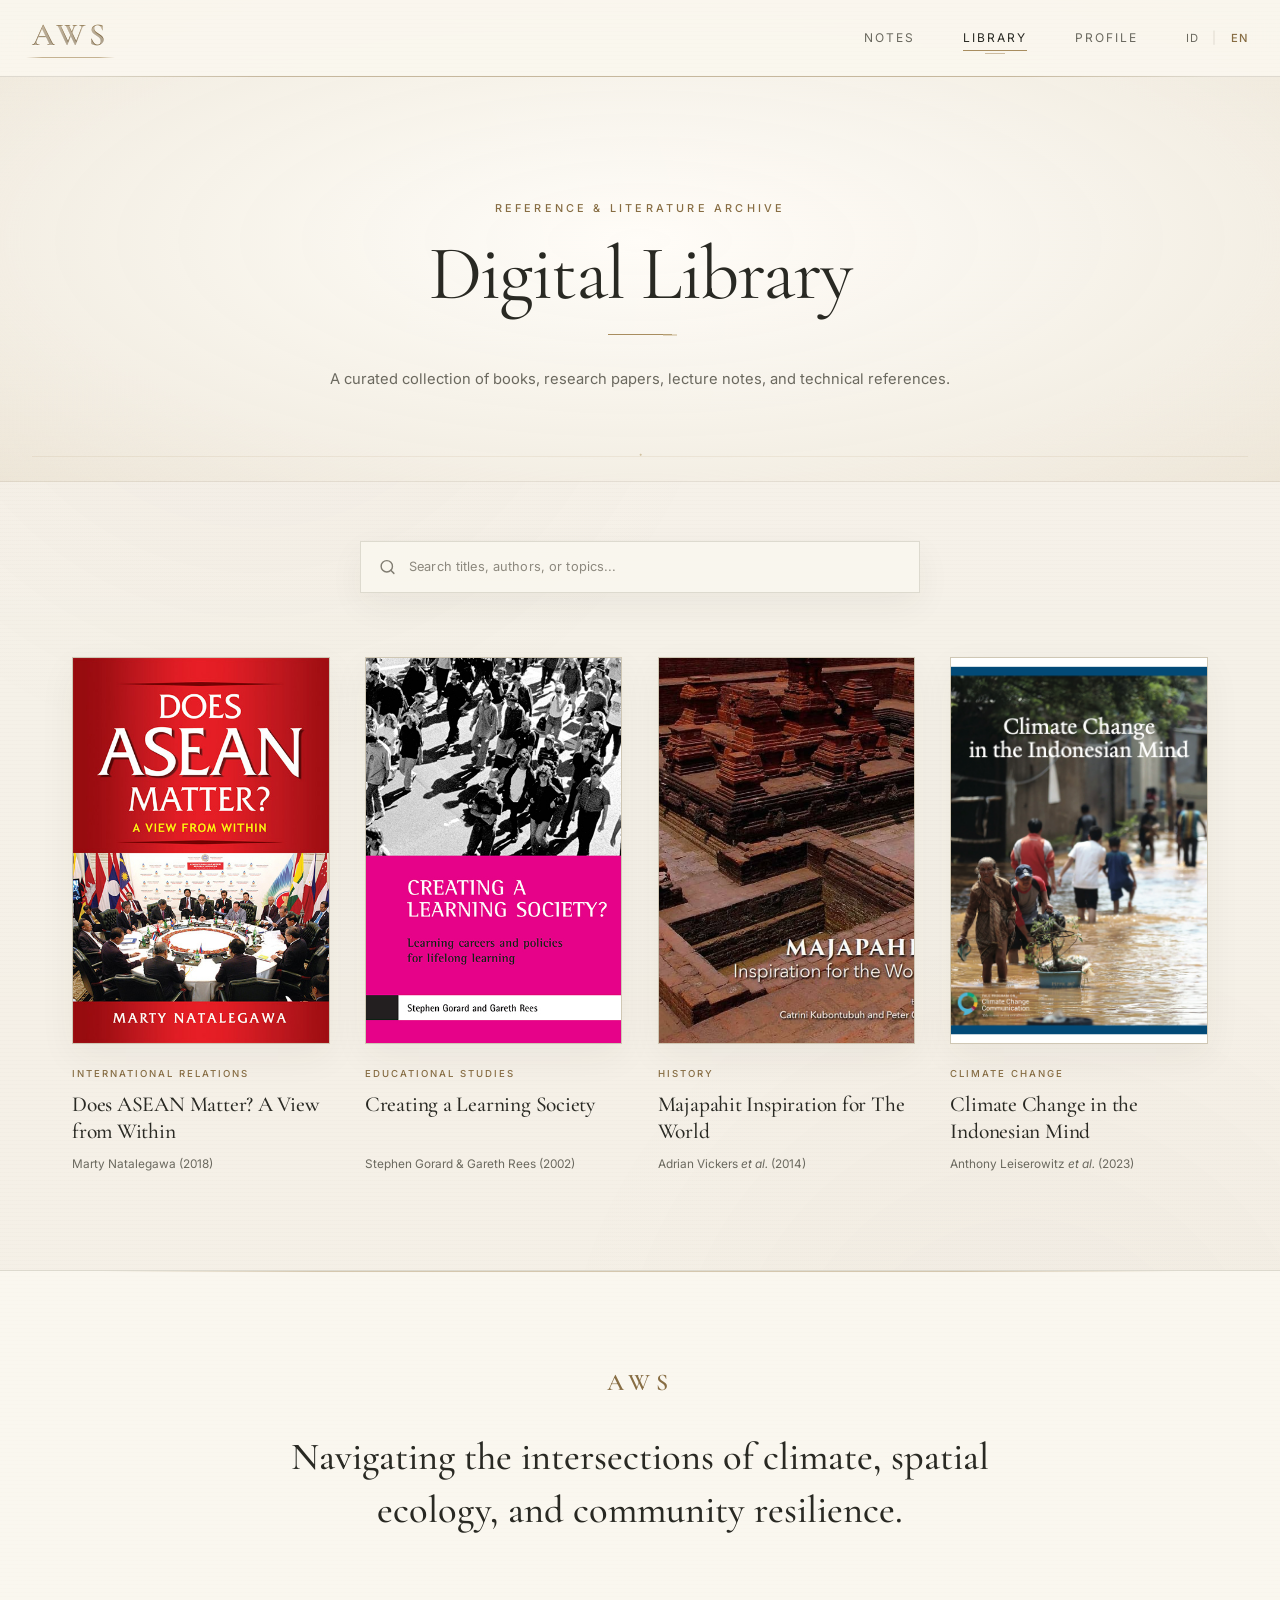
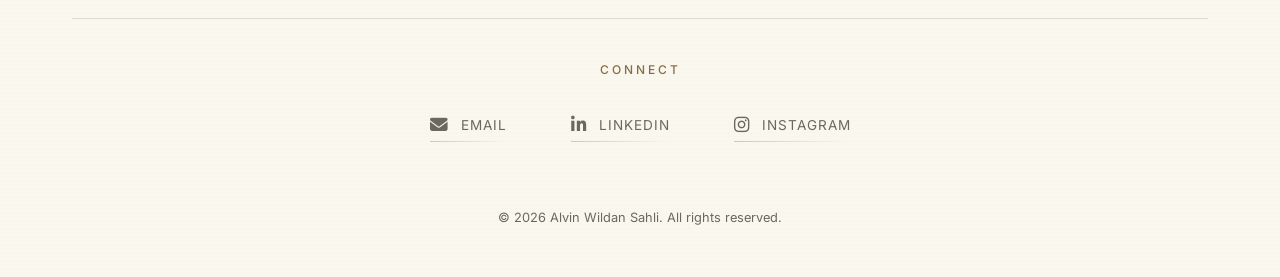
==== commit 9b8db167: "ok" ====
--- a/features/library/library.html
+++ b/features/library/library.html
@@ -3,74 +3,103 @@
   <head>
     <meta charset="UTF-8" />
     <meta name="viewport" content="width=device-width, initial-scale=1.0" />
+
     <title>Library | AWS Archive</title>
 
+    <!-- =========================================================
+         TYPOGRAPHY
+         Shared visual language:
+         Cormorant Garamond + Inter
+    ========================================================== -->
     <link rel="preconnect" href="https://fonts.googleapis.com" />
     <link rel="preconnect" href="https://fonts.gstatic.com" crossorigin />
-    <!-- Link untuk font alternatif yang elegan -->
+
     <link
-      href="https://fonts.googleapis.com/css2?family=Playfair+Display:wght@700&display=swap"
+      href="https://fonts.googleapis.com/css2?family=Cormorant+Garamond:ital,wght@0,400;0,500;0,600;0,700;1,400;1,500&family=Inter:wght@300;400;500;600&display=swap"
       rel="stylesheet"
     />
-    />
+
+    <!-- Font Awesome -->
     <link
       rel="stylesheet"
       href="https://cdnjs.cloudflare.com/ajax/libs/font-awesome/6.5.2/css/all.min.css"
     />
 
-    <!-- Tautkan ke file CSS yang baru -->
+    <!-- =========================================================
+         SHARED SITE SYSTEM
+         MUST LOAD BEFORE PAGE-SPECIFIC CSS
+    ========================================================== -->
+    <link rel="stylesheet" href="../../index.css" />
+
+    <!-- Library-specific styles -->
     <link rel="stylesheet" href="./library.css" />
-    <link rel="stylesheet" href="../../index.css" />
   </head>
-  <body>
-    <!-- HEADER -->
+
+  <body class="library-page">
+    <!-- =========================================================
+         HEADER
+         Styling inherited entirely from ../../index.css
+    ========================================================== -->
     <header class="site-header">
       <nav class="site-nav">
         <div class="nav-logo">
           <a href="../../index.html" class="brand-text">AWS</a>
         </div>
+
         <ul class="nav-links">
           <li>
             <a
-              href="/note.html"
+              href="../note/note.html"
               class="translatable"
               data-en="Notes"
               data-id="Catatan"
-              >Notes</a
-            >
+            >
+              Notes
+            </a>
           </li>
+
           <li>
             <a
-              href="/library.html"
+              href="../library/library.html"
               class="active translatable"
               data-en="Library"
               data-id="Perpustakaan"
-              >Library</a
-            >
+            >
+              Library
+            </a>
           </li>
+
           <li>
             <a
-              href="/profile.html"
+              href="../profile/profile.html"
               class="translatable"
               data-en="Profile"
               data-id="Profil"
-              >Profile</a
-            >
+            >
+              Profile
+            </a>
           </li>
+
           <li class="lang-menu">
             <div class="lang-switcher">
               <button
+                type="button"
                 class="lang-btn"
                 id="btn-id"
                 onclick="switchLanguage('id')"
+                aria-label="Switch to Indonesian"
               >
                 ID
               </button>
+
               <span class="lang-divider">|</span>
+
               <button
+                type="button"
                 class="lang-btn active"
                 id="btn-en"
                 onclick="switchLanguage('en')"
+                aria-label="Switch to English"
               >
                 EN
               </button>
@@ -80,33 +109,43 @@
       </nav>
     </header>
 
-    <!-- HERO SECTION -->
-    <section class="ivy-header" id="dynamic-header">
+    <!-- =========================================================
+         HERO
+    ========================================================== -->
+    <section
+      class="ivy-header"
+      id="dynamic-header"
+      aria-labelledby="library-title"
+    >
       <div class="ivy-container">
         <div class="subtitle-wrapper reveal-item">
           <span
             class="subtitle-text translatable"
-            data-id="Arsip Referensi & Literatur"
-            data-en="Reference & Literature Archive"
+            data-id="Arsip Referensi &amp; Literatur"
+            data-en="Reference &amp; Literature Archive"
           >
-            Reference & Literature Archive
+            Reference &amp; Literature Archive
           </span>
         </div>
+
         <div class="title-wrapper reveal-item">
           <h1
             class="main-title translatable"
+            id="library-title"
             data-id="Pustaka Digital"
             data-en="Digital Library"
           >
             Digital Library
           </h1>
         </div>
-        <div class="gold-divider reveal-item"></div>
+
+        <div class="gold-divider reveal-item" aria-hidden="true"></div>
+
         <div class="desc-wrapper reveal-item">
           <p
             class="header-desc translatable"
-            data-id="Koleksi buku, makalah penelitian, catatan kuliah, dan referensi teknis pilihan"
-            data-en="A curated collection of books, research papers, lecture notes, and technical references"
+            data-id="Koleksi buku, makalah penelitian, catatan kuliah, dan referensi teknis pilihan."
+            data-en="A curated collection of books, research papers, lecture notes, and technical references."
           >
             A curated collection of books, research papers, lecture notes, and
             technical references.
@@ -115,10 +154,14 @@
       </div>
     </section>
 
-    <!-- MAIN CONTENT -->
+    <!-- =========================================================
+         MAIN CONTENT
+    ========================================================== -->
     <main class="container">
-      <!-- SEARCH BAR -->
-      <section class="library-controls reveal-item">
+      <!-- =======================================================
+           SEARCH
+      ======================================================== -->
+      <section class="library-controls reveal-item" aria-label="Library search">
         <div class="search-minimal-wrapper">
           <svg
             class="search-minimal-icon"
@@ -128,154 +171,220 @@
             stroke-width="2"
             stroke-linecap="round"
             stroke-linejoin="round"
+            aria-hidden="true"
           >
             <circle cx="11" cy="11" r="8"></circle>
             <line x1="21" y1="21" x2="16.65" y2="16.65"></line>
           </svg>
+
           <input
-            type="text"
+            type="search"
             id="librarySearch"
             class="search-minimal-input translatable"
             data-id="Cari judul buku, penulis, atau topik..."
             data-en="Search titles, authors, or topics..."
             placeholder="Search titles, authors, or topics..."
+            autocomplete="off"
             onkeyup="executeLibrarySearch()"
+            aria-label="Search library"
           />
         </div>
       </section>
 
-      <!-- LIBRARY GRID -->
-      <section class="library-grid" id="libraryGridContainer">
-        <!-- Card 1 -->
+      <!-- =======================================================
+           LIBRARY GRID
+      ======================================================== -->
+      <section
+        class="library-grid"
+        id="libraryGridContainer"
+        aria-label="Library collection"
+      >
+        <!-- =====================================================
+             BOOK 1
+        ====================================================== -->
         <a
           href="https://drive.google.com/file/d/1TwjVEdINnhv36mhEVnuLjjBkm_EQ6vBD/view?usp=drive_link"
           target="_blank"
+          rel="noopener noreferrer"
           class="book-card reveal-item"
+          aria-label="Open Does ASEAN Matter? A View from Within"
         >
           <div class="book-cover">
             <img
               src="../../assets/images/does asean matter.jpg"
-              alt="Does ASEAN Matter?"
+              alt="Cover of Does ASEAN Matter? A View from Within"
+              loading="lazy"
+              decoding="async"
             />
+
             <div class="book-overlay">
               <span
                 class="translatable"
                 data-id="Buka Dokumen"
                 data-en="Open Archive"
-                >Open Archive</span
-              >
-            </div>
-          </div>
+              >
+                Open Archive
+              </span>
+            </div>
+          </div>
+
           <div class="book-info">
             <span
               class="book-category translatable"
               data-id="Hubungan Internasional"
               data-en="International Relations"
-              >International Relations</span
-            >
+            >
+              International Relations
+            </span>
+
             <h3 class="serif">Does ASEAN Matter? A View from Within</h3>
+
             <p>Marty Natalegawa (2018)</p>
           </div>
         </a>
 
-        <!-- Card 2 -->
+        <!-- =====================================================
+             BOOK 2
+        ====================================================== -->
         <a
           href="https://drive.google.com/file/d/1mL0b049GjyB1iV6pf8_b9LDrxAyNK9Vj/view?usp=drive_link"
           target="_blank"
+          rel="noopener noreferrer"
           class="book-card reveal-item"
+          aria-label="Open Creating a Learning Society"
         >
           <div class="book-cover">
             <img
               src="../../assets/images/creating a learning society.jpg"
-              alt="Creating a Learning Society"
+              alt="Cover of Creating a Learning Society"
+              loading="lazy"
+              decoding="async"
             />
+
             <div class="book-overlay">
               <span
                 class="translatable"
                 data-id="Buka Dokumen"
                 data-en="Open Archive"
-                >Open Archive</span
-              >
-            </div>
-          </div>
+              >
+                Open Archive
+              </span>
+            </div>
+          </div>
+
           <div class="book-info">
             <span
               class="book-category translatable"
               data-id="Kajian Pendidikan"
               data-en="Educational Studies"
-              >Educational Studies</span
-            >
+            >
+              Educational Studies
+            </span>
+
             <h3 class="serif">Creating a Learning Society</h3>
-            <p>Stephen Gorard & Gareth Rees (2002)</p>
+
+            <p>Stephen Gorard &amp; Gareth Rees (2002)</p>
           </div>
         </a>
 
-        <!-- Card 3 -->
+        <!-- =====================================================
+             BOOK 3
+        ====================================================== -->
         <a
           href="https://drive.google.com/file/d/1SzsTY3Y1mCMqd7bYHcH9ThrwWLixcJcS/view?usp=drive_link"
           target="_blank"
+          rel="noopener noreferrer"
           class="book-card reveal-item"
+          aria-label="Open Majapahit Inspiration for The World"
         >
           <div class="book-cover">
             <img
               src="../../assets/images/majapahit.jpg"
-              alt="Majapahit Inspiration for The World"
+              alt="Cover of Majapahit Inspiration for The World"
+              loading="lazy"
+              decoding="async"
             />
+
             <div class="book-overlay">
               <span
                 class="translatable"
                 data-id="Buka Dokumen"
                 data-en="Open Archive"
-                >Open Archive</span
-              >
-            </div>
-          </div>
+              >
+                Open Archive
+              </span>
+            </div>
+          </div>
+
           <div class="book-info">
             <span
               class="book-category translatable"
               data-id="Sejarah"
               data-en="History"
-              >History</span
-            >
+            >
+              History
+            </span>
+
             <h3 class="serif">Majapahit Inspiration for The World</h3>
+
             <p>Adrian Vickers et al. (2014)</p>
           </div>
         </a>
-        <!-- Card 4 -->
+
+        <!-- =====================================================
+             BOOK 4
+        ====================================================== -->
         <a
           href="https://drive.google.com/file/d/1vqP4gkbwur9MANTUcE_K2KX1Sm0JiJkh/view?usp=drive_link"
           target="_blank"
+          rel="noopener noreferrer"
           class="book-card reveal-item"
+          aria-label="Open Climate Change in the Indonesian Mind"
         >
           <div class="book-cover">
             <img
               src="../../assets/images/Climate change in the Indonesian mind.png"
-              alt="Climate Change in the Indonesian Mind"
+              alt="Cover of Climate Change in the Indonesian Mind"
+              loading="lazy"
+              decoding="async"
             />
+
             <div class="book-overlay">
               <span
                 class="translatable"
                 data-id="Buka Dokumen"
                 data-en="Open Archive"
-                >Open Archive</span
-              >
-            </div>
-          </div>
+              >
+                Open Archive
+              </span>
+            </div>
+          </div>
+
           <div class="book-info">
             <span
               class="book-category translatable"
               data-id="Perubahan Iklim"
               data-en="Climate Change"
-              >Climate Change</span
-            >
+            >
+              Climate Change
+            </span>
+
             <h3 class="serif">Climate Change in the Indonesian Mind</h3>
+
             <p>Anthony Leiserowitz et al. (2023)</p>
           </div>
         </a>
       </section>
 
-      <!-- NO RESULTS MESSAGE -->
-      <div id="noResultsElement" class="no-results-box">
+      <!-- =======================================================
+           NO RESULTS
+      ======================================================== -->
+      <div
+        id="noResultsElement"
+        class="no-results-box"
+        role="status"
+        aria-live="polite"
+      >
         <p
           class="translatable"
           data-id="Tidak ada pustaka yang cocok dengan kriteria pencarian Anda."
@@ -287,13 +396,14 @@
     </main>
 
     <!-- =========================================================
-     UNIVERSAL FOOTER
-    ========================================================= -->
+         FOOTER
+         Styling inherited entirely from ../../index.css
+    ========================================================== -->
     <footer class="site-footer">
       <div class="footer-container">
-        <!-- BAGIAN ATAS: LOGO & TAGLINE -->
         <div class="footer-center">
           <h3 class="footer-brand-logo">AWS</h3>
+
           <p
             class="footer-tagline-large translatable"
             data-en="Navigating the intersections of climate, spatial ecology, and community resilience."
@@ -304,36 +414,42 @@
           </p>
         </div>
 
-        <!-- BAGIAN BAWAH: CONNECT CENTERED & COPYRIGHT -->
         <div class="footer-bottom-area">
           <div class="footer-connect-centered">
             <span
               class="nav-group-title translatable"
               data-en="Connect"
               data-id="Hubungi"
-              >Connect</span
-            >
+            >
+              Connect
+            </span>
+
             <div class="connect-links">
               <a
                 href="https://mail.google.com/mail/?view=cm&fs=1&to=alvinwildansahli@gmail.com"
                 target="_blank"
                 rel="noopener noreferrer"
               >
-                <i class="fa-solid fa-envelope"></i> Email
+                <i class="fa-solid fa-envelope" aria-hidden="true"></i>
+                <span>Email</span>
               </a>
+
               <a
                 href="https://www.linkedin.com/in/alvinwildans"
                 target="_blank"
                 rel="noopener noreferrer"
               >
-                <i class="fa-brands fa-linkedin-in"></i> LinkedIn
+                <i class="fa-brands fa-linkedin-in" aria-hidden="true"></i>
+                <span>LinkedIn</span>
               </a>
+
               <a
                 href="https://www.instagram.com/alvinwildans"
                 target="_blank"
                 rel="noopener noreferrer"
               >
-                <i class="fa-brands fa-instagram"></i> Instagram
+                <i class="fa-brands fa-instagram" aria-hidden="true"></i>
+                <span>Instagram</span>
               </a>
             </div>
           </div>
@@ -344,7 +460,10 @@
         </div>
       </div>
     </footer>
-    <!-- Tautkan ke file JS -->
+
+    <!-- =========================================================
+         PAGE SCRIPT
+    ========================================================== -->
     <script src="./library.js"></script>
   </body>
 </html>
--- a/index.css
+++ b/index.css
@@ -1,32 +1,119 @@
 /* ==========================================================================
-   AWS | A PERSONAL ARCHIVE - EDITORIAL / APEKSI VISUAL SYSTEM
-   ========================================================================== */
+   AWS | A PERSONAL ARCHIVE — CURATED COMMONPLACE BOOK
+   HISTORICAL EDITORIAL / ARCHIVAL / ETCHED GOLD VISUAL SYSTEM
+
+   FUNCTION PRESERVED:
+   - Fixed desktop hero + parallax
+   - Mobile hero behavior
+   - Community quote animation
+   - GEE interactive dashboard + iframe
+   - Recent Notes / AINAN section
+   - Organizations grid
+   - Aftermovie carousel
+   - Contact / form accessibility
+   - Footer
+   - All existing responsive breakpoints
+   - Reduced motion support
+   - Existing class hooks and JS compatibility
+
+   STYLE UPDATE ONLY:
+   - Warm cream archival paper
+   - Muted antique gold
+   - Sepia
+   - Charcoal black
+   - Muted steel blue as rare accent
+   - Classical serif typography
+   - Minimal sans-serif UI
+   - Linear filigree ornament
+   - Etched-gold AWS identity
+========================================================================== */
 
 /* =========================================================
    1. IMPORTS & VARIABLES
 ========================================================= */
-@import url("https://fonts.googleapis.com/css2?family=Playfair+Display:ital,wght@0,400;0,500;0,600;0,700;1,400;1,500&family=Inter:wght@300;400;500;600&display=swap");
+
+@import url("https://fonts.googleapis.com/css2?family=Cormorant+Garamond:ital,wght@0,400;0,500;0,600;0,700;1,400;1,500;1,600&family=Inter:wght@300;400;500;600&display=swap");
 
 :root {
-  /* Palet APEKSI Editorial: Ivory/Putih dan Muted Gold */
-  --bg-paper: #fcfbf9; /* Ivory bersih */
-  --bg-white: #ffffff;
-  --bg-alt: #f4f2ec; /* Ivory sedikit lebih gelap untuk selingan section */
-  --text-main: #2a2c2a; /* Hitam arang elegan */
-  --text-muted: #6b6d6b;
-  --accent-gold: #b89b72; /* Muted Gold (menggantikan Crimson) */
-  --border-color: #e8e5df;
-  --border-dark: #2a2c2a;
-  --font-serif:
-    "Playfair Display", Georgia, serif; /* Serif Editorial Premium */
-  --font-sans: "Inter", -apple-system, sans-serif; /* Sans-serif tipis */
-  --radius-xs: 0px; /* Sudut tajam editorial */
+  /* -------------------------------------------------------
+     ARCHIVAL PAPER PALETTE
+  ------------------------------------------------------- */
+
+  --bg-paper: #f4efe5;
+  --bg-white: #faf7ef;
+  --bg-alt: #ebe4d5;
+
+  /* Slightly warmer paper variants */
+  --paper-light: #f8f4eb;
+  --paper-deep: #e8dfcd;
+
+  /* -------------------------------------------------------
+     TEXT
+  ------------------------------------------------------- */
+
+  --text-main: #292923;
+  --text-muted: #6b695f;
+  --text-soft: #817d72;
+
+  /* -------------------------------------------------------
+     MUTED ANTIQUE GOLD
+  ------------------------------------------------------- */
+
+  --accent-gold: #a88d5f;
+  --accent-gold-deep: #876d43;
+  --accent-gold-light: #c7b48c;
+
+  /* -------------------------------------------------------
+     SEPIA
+  ------------------------------------------------------- */
+
+  --accent-sepia: #826b50;
+  --sepia-soft: #b7a388;
+
+  /* -------------------------------------------------------
+     RARE COOL ACCENT
+  ------------------------------------------------------- */
+
+  --accent-steel-blue: #637986;
+
+  /* -------------------------------------------------------
+     BORDERS
+  ------------------------------------------------------- */
+
+  --border-color: rgba(98, 88, 69, 0.18);
+  --border-light: rgba(98, 88, 69, 0.11);
+  --border-dark: rgba(41, 41, 35, 0.45);
+
+  /* -------------------------------------------------------
+     TYPOGRAPHY
+  ------------------------------------------------------- */
+
+  --font-serif: "Cormorant Garamond", "Garamond", "Baskerville", Georgia, serif;
+
+  --font-sans:
+    "Inter", -apple-system, BlinkMacSystemFont, "Segoe UI", sans-serif;
+
+  /* -------------------------------------------------------
+     FORM / GEOMETRY
+  ------------------------------------------------------- */
+
+  --radius-xs: 0px;
+
   --ease: all 0.4s cubic-bezier(0.16, 1, 0.3, 1);
-}
-
-/* ========================================================= 
-   2. GLOBAL RESETS & TYPOGRAPHY 
-========================================================= */
+
+  /* -------------------------------------------------------
+     PAPER SHADOW
+  ------------------------------------------------------- */
+
+  --shadow-paper: 0 12px 35px rgba(57, 49, 36, 0.055);
+
+  --shadow-paper-hover: 0 18px 45px rgba(57, 49, 36, 0.09);
+}
+
+/* =========================================================
+   2. GLOBAL RESETS & TYPOGRAPHY
+========================================================= */
+
 * {
   margin: 0;
   padding: 0;
@@ -36,15 +123,48 @@
 html {
   scroll-behavior: smooth;
   scroll-padding-top: 100px;
+
+  background-color: var(--bg-paper);
 }
 
 body {
+  /* -------------------------------------------------------
+     SUBTLE ARCHIVAL PAPER TEXTURE
+     No image required.
+     Multiple layers create fine paper grain.
+  ------------------------------------------------------- */
+
   background-color: var(--bg-paper);
+
+  background-image:
+    radial-gradient(
+      circle at 20% 15%,
+      rgba(164, 139, 99, 0.045) 0,
+      transparent 26%
+    ),
+    radial-gradient(
+      circle at 80% 75%,
+      rgba(132, 107, 77, 0.035) 0,
+      transparent 28%
+    ),
+    repeating-linear-gradient(
+      0deg,
+      rgba(72, 61, 45, 0.012) 0,
+      rgba(72, 61, 45, 0.012) 1px,
+      transparent 1px,
+      transparent 4px
+    ),
+    linear-gradient(180deg, rgba(255, 255, 255, 0.2), rgba(255, 255, 255, 0));
+
   color: var(--text-main);
+
   font-family: var(--font-serif);
   line-height: 1.8;
   font-size: 1.15rem;
+
   -webkit-font-smoothing: antialiased;
+  text-rendering: optimizeLegibility;
+
   overflow-x: hidden;
 }
 
@@ -75,6 +195,18 @@
   display: block;
 }
 
+button,
+input,
+select,
+textarea {
+  font-family: inherit;
+}
+
+::selection {
+  background: rgba(99, 121, 134, 0.16);
+  color: var(--text-main);
+}
+
 .container {
   width: 100%;
   max-width: 1200px;
@@ -82,92 +214,340 @@
   padding: 0 2rem;
 }
 
+/* =========================================================
+   BACKGROUND UTILITIES
+========================================================= */
+
 .bg-white {
   background-color: var(--bg-white);
-}
+
+  background-image:
+    linear-gradient(rgba(255, 255, 255, 0.15), rgba(255, 255, 255, 0.15)),
+    repeating-linear-gradient(
+      0deg,
+      rgba(72, 61, 45, 0.009) 0,
+      rgba(72, 61, 45, 0.009) 1px,
+      transparent 1px,
+      transparent 4px
+    );
+}
+
 .bg-alt {
   background-color: var(--bg-alt);
-}
+
+  background-image:
+    radial-gradient(
+      circle at 15% 20%,
+      rgba(168, 141, 95, 0.055),
+      transparent 30%
+    ),
+    repeating-linear-gradient(
+      0deg,
+      rgba(72, 61, 45, 0.01) 0,
+      rgba(72, 61, 45, 0.01) 1px,
+      transparent 1px,
+      transparent 5px
+    );
+}
+
 .bg-paper {
   background-color: var(--bg-paper);
-}
-
-/* ========================================================= 
-   3. HEADER & NAVIGATION 
-========================================================= */
+
+  background-image:
+    radial-gradient(
+      circle at 25% 15%,
+      rgba(168, 141, 95, 0.035),
+      transparent 25%
+    ),
+    radial-gradient(
+      circle at 75% 80%,
+      rgba(130, 107, 80, 0.025),
+      transparent 25%
+    ),
+    repeating-linear-gradient(
+      0deg,
+      rgba(72, 61, 45, 0.012) 0,
+      rgba(72, 61, 45, 0.012) 1px,
+      transparent 1px,
+      transparent 4px
+    );
+}
+
+/* =========================================================
+   LINEAR FILIGREE UTILITY
+   Historical book-style ornament.
+   No circular/radial framing.
+========================================================= */
+
+.filigree-line {
+  position: relative;
+}
+
+.filigree-line::after {
+  content: "";
+  display: block;
+
+  width: 100%;
+  height: 1px;
+
+  margin-top: 0.85rem;
+
+  background: linear-gradient(
+    to right,
+    transparent 0%,
+    rgba(168, 141, 95, 0.18) 8%,
+    rgba(168, 141, 95, 0.58) 34%,
+    rgba(168, 141, 95, 0.58) 66%,
+    rgba(168, 141, 95, 0.18) 92%,
+    transparent 100%
+  );
+
+  opacity: 0.7;
+}
+
+/* =========================================================
+   3. HEADER & NAVIGATION
+========================================================= */
+
 .site-header {
   position: fixed;
+
   top: 0;
   left: 0;
+
   width: 100%;
+
   z-index: 100;
-  background: var(--bg-white);
+
+  background-color: rgba(250, 247, 239, 0.94);
+
+  background-image: repeating-linear-gradient(
+    0deg,
+    rgba(72, 61, 45, 0.009) 0,
+    rgba(72, 61, 45, 0.009) 1px,
+    transparent 1px,
+    transparent 4px
+  );
+
   border-bottom: 1px solid var(--border-color);
+
+  backdrop-filter: blur(12px);
+  -webkit-backdrop-filter: blur(12px);
+
   transition: var(--ease);
+}
+
+/* Fine historical divider */
+.site-header::after {
+  content: "";
+
+  position: absolute;
+
+  left: 5%;
+  right: 5%;
+  bottom: -1px;
+
+  height: 1px;
+
+  background: linear-gradient(
+    to right,
+    transparent,
+    rgba(168, 141, 95, 0.45) 18%,
+    rgba(168, 141, 95, 0.45) 82%,
+    transparent
+  );
+
+  pointer-events: none;
 }
 
 .site-nav {
   display: flex;
+
   justify-content: space-between;
   align-items: center;
+
   padding: 1.2rem 2rem;
+
   max-width: 1400px;
+
   margin: 0 auto;
 }
 
+/* =========================================================
+   BRAND / AWS ETCHED GOLD
+========================================================= */
+
 .brand-text {
-  font-family: "University Roman", Didot, serif;
+  font-family: "Cormorant Garamond", "Garamond", Georgia, serif;
+
   font-size: 2rem;
-  font-weight: 500;
-  letter-spacing: -3px;
+
+  font-weight: 600;
+
+  letter-spacing: 0.12em;
+
   line-height: 1;
+
   text-transform: uppercase;
 
-  /* Warna Solid Gold Elegan */
-  color: #c5a059;
-}
+  /*
+     Etched-gold appearance.
+     No circular badge.
+  */
+
+  background: linear-gradient(
+    180deg,
+    #cfbd98 0%,
+    #a88d5f 35%,
+    #826b43 68%,
+    #b39a6d 100%
+  );
+
+  -webkit-background-clip: text;
+  background-clip: text;
+
+  color: transparent;
+
+  text-shadow:
+    0 1px 0 rgba(255, 255, 255, 0.42),
+    0 -0.5px 0 rgba(88, 69, 39, 0.35);
+
+  position: relative;
+
+  display: inline-block;
+}
+
+/* Fine linear engraving beneath AWS */
+.brand-text::after {
+  content: "";
+
+  position: absolute;
+
+  left: -6px;
+  right: -6px;
+
+  bottom: -7px;
+
+  height: 1px;
+
+  background: linear-gradient(
+    to right,
+    transparent,
+    var(--accent-gold) 18%,
+    var(--accent-gold) 82%,
+    transparent
+  );
+
+  opacity: 0.65;
+}
+
+/* Optional selectors for existing/future profile identity markup */
+
+.profile-initial,
+.profile-avatar,
+.profile-badge {
+  color: var(--accent-gold);
+
+  background: linear-gradient(145deg, #d2c09b, #a88d5f 45%, #806741);
+
+  -webkit-background-clip: text;
+  background-clip: text;
+
+  -webkit-text-fill-color: transparent;
+
+  text-shadow:
+    0 1px 0 rgba(255, 255, 255, 0.42),
+    0 1px 1px rgba(75, 58, 36, 0.28);
+}
+
+/* =========================================================
+   NAVIGATION LINKS
+========================================================= */
 
 .nav-links {
   display: flex;
+
   align-items: center;
+
   gap: 3rem;
+
   font-family: var(--font-sans);
+
   font-size: 0.75rem;
+
   text-transform: uppercase;
+
   letter-spacing: 2px;
-  font-weight: 300;
+
+  font-weight: 400;
 }
 
 .nav-links a {
   color: var(--text-muted);
-  padding-bottom: 4px;
+
+  padding-bottom: 5px;
+
   border-bottom: 1px solid transparent;
+
+  position: relative;
 }
 
 .nav-links a:hover,
 .nav-links a.active {
   color: var(--text-main);
+
   border-bottom-color: var(--accent-gold);
+}
+
+/* Subtle ornamental continuation of underline */
+
+.nav-links a:hover::after,
+.nav-links a.active::after {
+  content: "";
+
+  position: absolute;
+
+  left: 50%;
+  bottom: -4px;
+
+  width: 20px;
+
+  height: 1px;
+
+  transform: translateX(-50%);
+
+  background: var(--accent-gold);
+
+  opacity: 0.55;
 }
 
 .lang-switcher button {
   background: none;
+
   border: none;
+
   color: var(--text-muted);
+
   cursor: pointer;
+
   font-size: 0.7rem;
+
   letter-spacing: 1px;
+
   transition: var(--ease);
+
   font-family: var(--font-sans);
 }
 
 .lang-switcher button.active {
-  color: var(--accent-gold);
+  color: var(--accent-gold-deep);
+
   font-weight: 500;
 }
 
 .lang-divider {
   margin: 0 8px;
+
   color: var(--border-color);
 }
 
@@ -177,422 +557,803 @@
 ========================================================= */
 
 /* HERO PLACEHOLDER */
+
 .hero-placeholder {
   width: 100%;
+
   height: 85vh;
+
   min-height: 680px;
+
   pointer-events: none;
 }
 
 /* HERO BASE */
+
 .hero-section {
   position: fixed;
+
   inset: 0;
+
   width: 100%;
+
   height: 85vh;
+
   min-height: 680px;
+
   z-index: 0;
+
   display: flex;
+
   align-items: center;
+
   overflow: hidden;
+
   background-color: var(--bg-paper);
+
+  background-image:
+    linear-gradient(rgba(244, 239, 229, 0.15), rgba(244, 239, 229, 0.15)),
+    repeating-linear-gradient(
+      0deg,
+      rgba(72, 61, 45, 0.012) 0,
+      rgba(72, 61, 45, 0.012) 1px,
+      transparent 1px,
+      transparent 4px
+    );
+
   isolation: isolate;
+
   pointer-events: none;
 }
 
-/* HERO IMAGE */
+/* =========================================================
+   HERO IMAGE
+========================================================= */
+
 .hero-split-image {
   position: absolute;
+
   top: 0;
   right: 0;
+
   width: 68%;
   height: 100%;
+
   z-index: 0;
+
   overflow: hidden;
+
   pointer-events: none;
 }
+
+/* Warm sepia fade */
 
 .hero-split-image::after {
   content: "";
+
   position: absolute;
+
   inset: 0;
+
   z-index: 2;
+
   pointer-events: none;
+
+  background:
+    linear-gradient(
+      to right,
+      rgba(244, 239, 229, 1) 0%,
+      rgba(244, 239, 229, 0.97) 12%,
+      rgba(244, 239, 229, 0.78) 25%,
+      rgba(244, 239, 229, 0.3) 42%,
+      rgba(244, 239, 229, 0.05) 60%,
+      rgba(130, 107, 80, 0.05) 100%
+    ),
+    linear-gradient(to bottom, rgba(72, 57, 41, 0.04), rgba(72, 57, 41, 0));
+}
+
+.hero-split-image img {
+  position: absolute;
+
+  inset: 0;
+
+  width: 100%;
+  height: 100%;
+
+  max-width: none;
+
+  object-fit: cover;
+
+  object-position: center center;
+
+  transform: scale(1.03);
+
+  filter: grayscale(0.16) sepia(0.13) saturate(0.72) contrast(0.94)
+    brightness(1.03);
+
+  user-select: none;
+
+  pointer-events: none;
+
+  transition: transform 0.1s linear;
+}
+
+/* =========================================================
+   HERO CONTENT
+========================================================= */
+
+.hero-content {
+  position: relative;
+
+  z-index: 2;
+
+  display: flex;
+
+  align-items: center;
+
+  height: 100%;
+
+  pointer-events: none;
+}
+
+/* HERO TEXT */
+
+.hero-split-text {
+  position: relative;
+
+  width: 55%;
+
+  max-width: 650px;
+
+  padding: 4rem 0;
+
+  z-index: 3;
+
+  opacity: 1;
+
+  will-change: transform, opacity;
+
+  pointer-events: auto;
+}
+
+/* HERO EYEBROW */
+
+.hero-eyebrow {
+  display: block;
+
+  margin-bottom: 0.8rem;
+
+  font-family: var(--font-sans);
+
+  font-size: 0.68rem;
+
+  font-weight: 500;
+
+  text-transform: uppercase;
+
+  letter-spacing: 3px;
+
+  color: var(--accent-gold-deep);
+}
+
+/* HERO TITLE */
+
+.hero-title {
+  margin: 0;
+
+  font-family: var(--font-serif);
+
+  font-size: clamp(3.8rem, 6.2vw, 6.2rem);
+
+  font-weight: 500;
+
+  line-height: 0.98;
+
+  letter-spacing: -1.5px;
+
+  color: var(--text-main);
+
+  max-width: 600px;
+}
+
+/* Optional antique-gold title emphasis */
+
+.hero-title .gold,
+.hero-title .accent {
+  color: var(--accent-gold-deep);
+}
+
+/* GOLD DIVIDER */
+
+.gold-divider {
+  width: 80px;
+
+  height: 1px;
+
+  margin: 2rem 0 1.5rem;
+
   background: linear-gradient(
     to right,
-    rgba(252, 251, 249, 1) 0%,
-    rgba(252, 251, 249, 0.96) 12%,
-    rgba(252, 251, 249, 0.72) 25%,
-    rgba(252, 251, 249, 0.2) 42%,
-    rgba(252, 251, 249, 0) 60%
+    var(--accent-gold-deep),
+    var(--accent-gold),
+    transparent
   );
-}
-
-.hero-split-image img {
+
+  transform-origin: left center;
+
+  will-change: transform;
+
+  position: relative;
+}
+
+/* Fine linear ornament */
+
+.gold-divider::after {
+  content: "";
+
   position: absolute;
-  inset: 0;
-  width: 100%;
-  height: 100%;
-  max-width: none;
-  object-fit: cover;
-  object-position: center center;
-  transform: scale(1.03);
-  filter: saturate(0.82) contrast(0.96) brightness(1.04);
-  user-select: none;
-  pointer-events: none;
-  transition: transform 0.1s linear;
-}
-
-/* HERO CONTENT */
-.hero-content {
-  position: relative;
-  z-index: 2;
-  display: flex;
-  align-items: center;
-  height: 100%;
-  pointer-events: none;
-}
-
-/* HERO TEXT */
-.hero-split-text {
-  position: relative;
-  width: 55%;
-  max-width: 650px;
-  padding: 4rem 0;
-  z-index: 3;
-  opacity: 1;
-  will-change: transform, opacity;
-  pointer-events: auto;
-}
-
-/* HERO EYEBROW */
-.hero-eyebrow {
-  display: block;
-  margin-bottom: 0.8rem;
-  font-family: var(--font-sans);
-  font-size: 0.68rem;
-  font-weight: 400;
-  text-transform: uppercase;
-  letter-spacing: 3px;
-  color: var(--accent-gold);
-}
-
-/* HERO TITLE */
-.hero-title {
-  margin: 0;
-  font-family: var(--font-serif);
-  font-size: clamp(3.8rem, 6.2vw, 6.2rem);
-  font-weight: 400;
-  line-height: 0.98;
-  letter-spacing: -2px;
-  color: var(--text-main);
-  max-width: 600px;
-}
-
-/* GOLD DIVIDER */
-.gold-divider {
-  width: 60px;
-  height: 2px;
-  margin: 2rem 0 1.5rem;
-  background-color: var(--accent-gold);
-  transform-origin: left center;
-  will-change: transform;
+
+  top: 50%;
+  left: 55px;
+
+  width: 14px;
+  height: 1px;
+
+  background: var(--accent-gold-light);
+
+  transform: translateY(-50%);
 }
 
 /* HERO SUBTITLE */
+
 .hero-subtitle {
   display: block;
+
   font-family: var(--font-sans);
+
   font-size: 0.78rem;
+
   font-weight: 300;
+
   text-transform: uppercase;
+
   letter-spacing: 3px;
+
   color: var(--text-muted);
 }
 
-/* MENUTUP HERO */
+/* =========================================================
+   HERO LAYERING
+========================================================= */
+
 .content-section,
 .archive-intro-section,
 .community-quote-section,
 .ainan-section,
 .site-footer {
   position: relative;
+
   z-index: 10;
 }
 
 /* HERO IMAGE PARALLAX CLASS (JS) */
+
 .hero-split-image img.hero-image-parallax {
   will-change: transform;
 }
 
-/* ========================================================= 
-   5. ARCHIVE INTRODUCTION 
-========================================================= */
+/* =========================================================
+   5. ARCHIVE INTRODUCTION
+========================================================= */
+
 .archive-intro-section {
   background-color: var(--bg-white);
+
+  background-image:
+    radial-gradient(
+      circle at 82% 18%,
+      rgba(168, 141, 95, 0.035),
+      transparent 24%
+    ),
+    repeating-linear-gradient(
+      0deg,
+      rgba(72, 61, 45, 0.009) 0,
+      rgba(72, 61, 45, 0.009) 1px,
+      transparent 1px,
+      transparent 4px
+    );
+
   padding: 7rem 0;
 }
 
 .content-section {
   position: relative;
+
   z-index: 10;
+
   padding: 3rem 0;
 }
+
+/* INTRO GRID */
 
 .intro-layout {
   display: grid;
+
   grid-template-columns: 1fr 1fr;
+
   gap: 5rem;
+
   align-items: center;
 }
 
+/* =========================================================
+   SECTION TITLE
+========================================================= */
+
 .section-title {
+  font-family: var(--font-serif);
+
   font-size: 2.2rem;
+
   color: var(--text-main);
-  border-bottom: 1px solid var(--accent-gold);
+
+  border-bottom: none;
+
   padding-bottom: 1rem;
+
   margin-bottom: 2.5rem;
-  font-weight: 400;
-}
+
+  font-weight: 500;
+
+  position: relative;
+}
+
+/* Main linear divider */
+
+.section-title::after {
+  content: "";
+
+  position: absolute;
+
+  left: 0;
+
+  bottom: 0;
+
+  width: 100%;
+
+  height: 1px;
+
+  background: linear-gradient(
+    to right,
+    var(--accent-gold-deep) 0,
+    var(--accent-gold) 12%,
+    rgba(168, 141, 95, 0.32) 48%,
+    transparent 100%
+  );
+}
+
+/* Small secondary engraved line */
+
+.section-title::before {
+  content: "";
+
+  position: absolute;
+
+  left: 0;
+
+  bottom: -4px;
+
+  width: 48px;
+
+  height: 1px;
+
+  background: var(--accent-gold);
+
+  opacity: 0.65;
+}
+
+/* =========================================================
+   INTRO TEXT
+========================================================= */
 
 .intro-text p {
   margin-bottom: 1.8rem;
+
   text-align: justify;
+
   hyphens: auto;
+
   color: var(--text-muted);
 }
+
+/* DROP CAP */
 
 .drop-cap::first-letter {
   float: left;
+
   font-size: 5rem;
+
   line-height: 0.8;
+
   padding-right: 12px;
+
   padding-top: 10px;
-  color: var(--accent-gold);
+
+  color: var(--accent-gold-deep);
+
   font-family: var(--font-serif);
+
   font-style: italic;
-}
+
+  text-shadow: 0 1px 0 rgba(255, 255, 255, 0.4);
+}
+
+/* =========================================================
+   INTRO IMAGE
+========================================================= */
 
 .intro-image {
   position: relative;
+
   width: min(420px, 100%);
+
   margin-left: auto;
 }
 
 .intro-image img {
-  filter: grayscale(100%) contrast(1.1);
-  box-shadow: 15px 15px 0 var(--bg-alt); /* Efek editorial offset */
+  filter: grayscale(74%) sepia(17%) contrast(1.04);
+
+  box-shadow: 14px 14px 0 rgba(168, 141, 95, 0.12);
+
   transition: filter 0.6s ease;
 }
 
 .intro-image:hover img {
-  filter: grayscale(0%) contrast(1.1);
-}
-
-/* ========================================================= 
-   6. COMMUNITY QUOTE 
-========================================================= */
+  filter: grayscale(18%) sepia(10%) contrast(1.05);
+}
+
+/* =========================================================
+   6. COMMUNITY QUOTE
+========================================================= */
+
 .community-quote-section {
   position: relative;
+
   width: 100%;
+
   padding: 7rem 0 7.5rem;
+
   border-top: 1px solid var(--border-color);
+
   border-bottom: 1px solid var(--border-color);
-  overflow: hidden; /* subtle atmospheric movement */
+
+  overflow: hidden;
+
   background:
     radial-gradient(
       circle at 18% 35%,
-      rgba(184, 155, 114, 0.055),
+      rgba(168, 141, 95, 0.06),
       transparent 30%
     ),
     radial-gradient(
       circle at 82% 68%,
-      rgba(184, 155, 114, 0.035),
+      rgba(130, 107, 80, 0.035),
       transparent 28%
     ),
+    repeating-linear-gradient(
+      0deg,
+      rgba(72, 61, 45, 0.01) 0,
+      rgba(72, 61, 45, 0.01) 1px,
+      transparent 1px,
+      transparent 5px
+    ),
     var(--bg-paper);
-} /* Decorative editorial line */
+}
+
+/* Decorative historical line */
+
 .community-quote-section::before {
   content: "";
+
   position: absolute;
+
   top: 50%;
+
   left: 0;
+
   width: 100%;
+
   height: 1px;
+
   background: linear-gradient(
     90deg,
     transparent 0%,
-    rgba(184, 155, 114, 0.18) 25%,
-    rgba(184, 155, 114, 0.35) 50%,
-    rgba(184, 155, 114, 0.18) 75%,
+    rgba(168, 141, 95, 0.11) 18%,
+    rgba(168, 141, 95, 0.3) 50%,
+    rgba(168, 141, 95, 0.11) 82%,
     transparent 100%
   );
+
   transform: translateY(-50%);
+
   pointer-events: none;
-  opacity: 0.45;
-} /* Very subtle animated grain / light movement */
+
+  opacity: 0.5;
+}
+
+/* Atmospheric movement */
+
 .community-quote-section::after {
   content: "";
+
   position: absolute;
+
   inset: -20%;
+
   background:
     radial-gradient(
       circle at 30% 40%,
-      rgba(184, 155, 114, 0.055),
+      rgba(168, 141, 95, 0.04),
       transparent 24%
     ),
     radial-gradient(
       circle at 70% 60%,
-      rgba(184, 155, 114, 0.04),
+      rgba(130, 107, 80, 0.035),
       transparent 22%
     );
+
   animation: quoteAtmosphere 12s ease-in-out infinite alternate;
+
   pointer-events: none;
+
   z-index: 0;
 }
+
 @keyframes quoteAtmosphere {
   0% {
     transform: translate3d(-1%, -1%, 0) scale(1);
   }
+
   50% {
     transform: translate3d(1%, 0.5%, 0) scale(1.015);
   }
+
   100% {
     transform: translate3d(-0.5%, 1%, 0) scale(1.025);
   }
-} /* ========================================================= CONTAINER ========================================================= */
+}
+
+/* =========================================================
+   CONTAINER
+========================================================= */
+
 .community-quote-container {
   position: relative;
+
   z-index: 2;
+
   max-width: 1000px;
+
   margin: 0 auto;
+
   padding: 0 2rem;
+
   text-align: center;
-} /* ========================================================= QUOTE ========================================================= */
+}
+
+/* =========================================================
+   QUOTE
+========================================================= */
+
 .community-quote {
   position: relative;
+
   max-width: 800px;
+
   margin: 0 auto;
+
   padding: 0 2rem;
-} /* ========================================================= LARGE QUOTE MARK ========================================================= */
+}
+
+/* =========================================================
+   LARGE QUOTE MARK
+========================================================= */
+
 .quote-mark {
   display: block;
+
   margin-bottom: 2.1rem;
+
   font-family: var(--font-serif);
+
   font-size: 4.6rem;
+
   line-height: 0.65;
+
   color: var(--accent-gold);
+
   opacity: 0.9;
+
   transform: translateY(0);
+
   animation: quoteMarkFloat 5s ease-in-out infinite;
 }
+
 @keyframes quoteMarkFloat {
   0%,
   100% {
     transform: translateY(0);
   }
+
   50% {
     transform: translateY(-4px);
   }
-} /* ========================================================= QUOTE TEXT ========================================================= */
+}
+
+/* =========================================================
+   QUOTE TEXT
+========================================================= */
+
 .community-quote p {
   position: relative;
+
   max-width: 780px;
+
   margin: 0 auto;
-  font-family: var(
-    --font-serif
-  ); /* Sedikit diperkecil dari 3.2rem maksimum agar lebih proporsional dengan halaman. */
+
+  font-family: var(--font-serif);
+
   font-size: clamp(1.65rem, 2.8vw, 2.7rem);
+
   font-style: italic;
-  font-weight: 400;
+
+  font-weight: 500;
+
   line-height: 1.48;
-  letter-spacing: -0.012em;
+
+  letter-spacing: -0.008em;
+
   color: var(--text-main);
+
   text-wrap: pretty;
-  text-shadow: 0 1px 0 rgba(255, 255, 255, 0.5);
-} /* ========================================================= ATTRIBUTION ========================================================= */
+
+  text-shadow: 0 1px 0 rgba(255, 255, 255, 0.45);
+}
+
+/* =========================================================
+   ATTRIBUTION
+========================================================= */
+
 .quote-attribution {
   display: flex;
+
   align-items: center;
+
   justify-content: center;
+
   gap: 12px;
+
   margin-top: 2.4rem;
+
   font-family: var(--font-sans);
+
   font-size: 0.65rem;
+
   letter-spacing: 0.14em;
+
   text-transform: uppercase;
+
   color: var(--text-muted);
 }
+
 .quote-attribution-line {
   width: 30px;
+
   height: 1px;
+
   background: var(--accent-gold);
+
   transform-origin: center;
+
   animation: quoteLinePulse 4s ease-in-out infinite;
 }
+
 @keyframes quoteLinePulse {
   0%,
   100% {
     transform: scaleX(0.65);
     opacity: 0.45;
   }
+
   50% {
     transform: scaleX(1);
     opacity: 1;
   }
 }
+
 .quote-attribution cite {
   font-style: normal;
+
   color: var(--accent-gold-deep, var(--accent-gold));
+
   white-space: nowrap;
-} /* ========================================================= DESKTOP HOVER — VERY SUBTLE ========================================================= */
+}
+
+/* =========================================================
+   DESKTOP HOVER — VERY SUBTLE
+========================================================= */
+
 @media (hover: hover) and (min-width: 801px) {
   .community-quote {
     transition: transform 0.6s cubic-bezier(0.16, 1, 0.3, 1);
   }
+
   .community-quote:hover {
     transform: translateY(-2px);
   }
+
   .community-quote:hover .quote-mark {
     color: var(--accent-gold-deep, var(--accent-gold));
   }
-} /* ========================================================= MOBILE ========================================================= */
+}
+
+/* =========================================================
+   MOBILE — COMMUNITY QUOTE
+========================================================= */
+
 @media screen and (max-width: 700px) {
   .community-quote-section {
     padding: 4.8rem 0 5.2rem;
   }
+
   .community-quote-container {
     padding: 0 1.15rem;
   }
+
   .community-quote {
     max-width: 100%;
     padding: 0 0.2rem;
   }
+
   .quote-mark {
     margin-bottom: 1.5rem;
     font-size: 3.5rem;
   }
+
   .community-quote p {
     max-width: 100%;
+
     font-size: clamp(1.25rem, 5.4vw, 1.55rem);
+
     line-height: 1.52;
+
     letter-spacing: -0.005em;
   }
+
   .quote-attribution {
     margin-top: 1.8rem;
+
     font-size: 0.55rem;
+
     letter-spacing: 0.12em;
   }
+
   .quote-attribution-line {
     width: 22px;
   }
-} /* ========================================================= REDUCED MOTION ========================================================= */
+}
+
+/* =========================================================
+   REDUCED MOTION
+========================================================= */
+
 @media (prefers-reduced-motion: reduce) {
   .community-quote-section::after,
   .quote-mark,
   .quote-attribution-line {
     animation: none !important;
   }
+
   .community-quote {
     transform: none !important;
   }
@@ -600,74 +1361,135 @@
 
 /* =========================================================
    INTERACTIVE DASHBOARD — GEE
-   Editorial / APEKSI Style
-   ========================================================= */
+   Editorial / Commonplace Book Style
+========================================================= */
 
 .interactive-map-section {
   position: relative;
+
   z-index: 10;
+
   width: 100%;
+
   padding: 6rem 0;
+
   background-color: var(--bg-alt);
+
+  background-image: repeating-linear-gradient(
+    0deg,
+    rgba(72, 61, 45, 0.01) 0,
+    rgba(72, 61, 45, 0.01) 1px,
+    transparent 1px,
+    transparent 5px
+  );
+
   border-top: 1px solid var(--border-color);
+
   border-bottom: 1px solid var(--border-color);
 }
 
 /* -----------------------------------------
    SECTION HEADER
-   ----------------------------------------- */
+----------------------------------------- */
 
 .interactive-map-section .section-title {
   display: flex;
+
   flex-direction: column;
+
   align-items: flex-start;
+
   margin-bottom: 0;
 }
 
 .interactive-map-section .section-title h2 {
   margin: 0;
+
   padding-bottom: 1rem;
+
   width: 100%;
+
   font-family: var(--font-serif);
+
   font-size: 2.2rem;
-  font-weight: 400;
+
+  font-weight: 500;
+
   line-height: 1.3;
+
   color: var(--text-main);
-  border-bottom: 1px solid var(--accent-gold);
+
+  border-bottom: none;
+
+  position: relative;
+}
+
+/* Override section title border with linear ornament */
+
+.interactive-map-section .section-title h2::after {
+  content: "";
+
+  position: absolute;
+
+  left: 0;
+
+  bottom: 0;
+
+  width: 100%;
+
+  height: 1px;
+
+  background: linear-gradient(
+    to right,
+    var(--accent-gold-deep),
+    rgba(168, 141, 95, 0.5) 45%,
+    transparent
+  );
 }
 
 .interactive-map-section .footer-tagline {
   display: block;
+
   margin-top: 0.5rem;
+
   margin-bottom: 0;
+
   font-family: var(--font-sans);
+
   font-size: 0.8rem;
+
   font-weight: 400;
+
   letter-spacing: 2px;
+
   line-height: 1.4;
+
   text-transform: uppercase;
-  color: var(--accent-gold);
+
+  color: var(--accent-gold-deep);
 }
 
 /* -----------------------------------------
    MAIN WRAPPER
-   ----------------------------------------- */
+----------------------------------------- */
 
 .gee-editorial-wrapper {
   position: relative;
+
   width: 100%;
+
   margin-top: 3rem;
 
   display: flex;
+
   flex-direction: column;
+
   gap: 1.5rem;
 
-  /* IMPORTANT:
-     Dashboard sekarang langsung terlihat.
-     Tidak bergantung pada JavaScript untuk opacity.
-  */
   opacity: 1;
+
   visibility: visible;
+
   transform: none;
 
   transition:
@@ -676,18 +1498,22 @@
 }
 
 /* Optional reveal class */
+
 .gee-editorial-wrapper.is-visible {
   opacity: 1;
+
   visibility: visible;
+
   transform: translateY(0);
 }
 
 /* -----------------------------------------
    DASHBOARD DESCRIPTION
-   ----------------------------------------- */
+----------------------------------------- */
 
 .gee-meta {
   width: 100%;
+
   max-width: 800px;
 }
 
@@ -695,8 +1521,11 @@
   margin: 0 0 0.6rem;
 
   font-family: var(--font-serif);
+
   font-size: clamp(1.8rem, 2.5vw, 2.2rem);
-  font-weight: 400;
+
+  font-weight: 500;
+
   line-height: 1.3;
 
   color: var(--text-main);
@@ -706,8 +1535,11 @@
   margin: 0;
 
   font-family: var(--font-sans);
+
   font-size: 0.95rem;
+
   font-weight: 300;
+
   line-height: 1.7;
 
   color: var(--text-muted);
@@ -715,23 +1547,34 @@
 
 /* -----------------------------------------
    GEE FRAME
-   ----------------------------------------- */
+----------------------------------------- */
 
 .gee-frame-container {
   position: relative;
 
   width: 100%;
+
   height: 80vh;
+
   min-height: 600px;
 
   padding: 0.75rem;
 
-  background-color: var(--bg-paper);
+  background-color: var(--paper-light);
+
+  background-image: repeating-linear-gradient(
+    0deg,
+    rgba(72, 61, 45, 0.009) 0,
+    rgba(72, 61, 45, 0.009) 1px,
+    transparent 1px,
+    transparent 4px
+  );
 
   border: 1px solid var(--border-color);
+
   border-radius: 0;
 
-  box-shadow: 0 10px 30px rgba(0, 0, 0, 0.03);
+  box-shadow: 0 10px 30px rgba(57, 49, 36, 0.045);
 
   overflow: hidden;
 
@@ -743,34 +1586,36 @@
 .gee-frame-container:hover {
   border-color: var(--accent-gold);
 
-  box-shadow: 0 15px 40px rgba(0, 0, 0, 0.06);
+  box-shadow: 0 15px 40px rgba(57, 49, 36, 0.075);
 }
 
 /* -----------------------------------------
    GEE IFRAME
-   ----------------------------------------- */
+----------------------------------------- */
 
 .gee-frame-container iframe {
   display: block;
 
   width: 100%;
+
   height: 100%;
 
   min-height: 0;
 
   margin: 0;
+
   padding: 0;
 
   border: 1px solid var(--border-dark);
 
-  background-color: #ffffff;
+  background-color: #ede8dd;
 
   overflow: hidden;
 }
 
 /* -----------------------------------------
    CAPTION
-   ----------------------------------------- */
+----------------------------------------- */
 
 .gee-caption {
   width: 100%;
@@ -780,11 +1625,15 @@
   text-align: right;
 
   font-family: var(--font-sans);
+
   font-size: 0.7rem;
+
   font-weight: 400;
+
   line-height: 1.5;
 
   letter-spacing: 2px;
+
   text-transform: uppercase;
 
   color: var(--text-muted);
@@ -793,459 +1642,948 @@
 /* -----------------------------------------
    MOBILE
    360px — 420px
-   ----------------------------------------- */
-/* -----------------------------------------
-   MOBILE
-   360px — 420px
-   ----------------------------------------- */
+----------------------------------------- */
+
 @media screen and (min-width: 360px) and (max-width: 420px) {
-  /* ... (biarkan kode CSS Anda yang lain tetap sama) ... */
-
-  /* BUNGKUSAN IFRAME: Izinkan Scroll Horizontal */
+  /* BUNGKUSAN IFRAME:
+     Izinkan Scroll Horizontal */
+
   .gee-frame-container {
     width: 100%;
+
     height: 550px;
+
     min-height: 550px;
-    padding: 0; /* Hapus padding agar ruang maksimal */
-
-    /* KUNCI: Membuatnya bisa digeser ke samping */
+
+    padding: 0;
+
     overflow-x: auto;
+
     overflow-y: hidden;
-    -webkit-overflow-scrolling: touch; /* Smooth scroll untuk iOS */
-
-    /* Memberi petunjuk visual halus bahwa ini bisa digeser */
-    box-shadow: inset -10px 0 10px -10px rgba(0, 0, 0, 0.2);
-    /* Sembunyikan overflow shadow default */
+
+    -webkit-overflow-scrolling: touch;
+
+    box-shadow: inset -10px 0 10px -10px rgba(41, 41, 35, 0.2);
   }
 
   .gee-frame-container iframe {
-    /* PAKSA lebar iframe lebih besar dari layar HP */
     width: 900px;
-    max-width: none !important; /* Jangan batasi lebar */
+
+    max-width: none !important;
+
     height: 100%;
+
     min-height: 0;
+
     border: 1px solid var(--border-dark);
   }
 }
 
 /* -----------------------------------------
    VERY SMALL SCREEN
-   ----------------------------------------- */
+----------------------------------------- */
+
 @media screen and (max-width: 359px) {
-  /* Terapkan trik yang sama untuk layar sangat kecil */
   .gee-frame-container {
     width: 100%;
+
     height: 500px;
+
     min-height: 500px;
+
     padding: 0;
+
     overflow-x: auto;
+
     overflow-y: hidden;
-    -webkit-overflow-scrolling: touch; /* Sembunyikan overflow shadow default */
+
+    -webkit-overflow-scrolling: touch;
   }
 
   .gee-frame-container iframe {
-    width: 800px; /* Cukup 800px agar tidak terlalu panjang digeser */
+    width: 800px;
+
     max-width: none !important;
+
     height: 100%;
+
     border: 1px solid var(--border-dark);
   }
 }
 
 /* -----------------------------------------
    ACCESSIBILITY
-   ----------------------------------------- */
+----------------------------------------- */
 
 .gee-frame-container iframe:focus {
-  outline: 3px solid var(--accent-gold);
+  outline: 3px solid var(--accent-steel-blue);
+
   outline-offset: 3px;
 }
 
-/* ========================================================= 
-   7. RECENT NOTES SECTION (WITH PHOTO BG & NO GAP) 
-========================================================= */
+/* =========================================================
+   7. RECENT NOTES SECTION
+   PHOTO BG + PAPER / ARCHIVAL CARD
+========================================================= */
+
 .ainan-section {
   position: relative;
+
   width: 100%;
+
   padding: 8rem 0;
-  /* Background foto dengan efek parallax & overlay ivory editorial */
+
+  /*
+     Existing photo retained.
+     Warm editorial treatment added through
+     multiple overlays.
+  */
+
   background-image:
-    linear-gradient(rgba(252, 251, 249, 0.829), rgba(252, 251, 249, 0)),
+    linear-gradient(rgba(244, 239, 229, 0.88), rgba(244, 239, 229, 0.5)),
+    linear-gradient(rgba(244, 239, 229, 0.12), rgba(244, 239, 229, 0.34)),
     url("./assets/images/notes.jpg");
+
   background-size: cover;
+
   background-position: center;
+
   background-repeat: no-repeat;
-  background-attachment: fixed; /* Efek Parallax */
+
+  background-attachment: fixed;
+
   border-top: 1px solid var(--border-color);
+
   border-bottom: 1px solid var(--border-color);
+}
+
+/* Fine texture above photographic background */
+
+.ainan-section::after {
+  content: "";
+
+  position: absolute;
+
+  inset: 0;
+
+  z-index: 1;
+
+  pointer-events: none;
+
+  background: repeating-linear-gradient(
+    0deg,
+    rgba(72, 61, 45, 0.018) 0,
+    rgba(72, 61, 45, 0.018) 1px,
+    transparent 1px,
+    transparent 5px
+  );
+
+  mix-blend-mode: multiply;
+
+  opacity: 0.45;
 }
 
 .ainan-container {
   width: min(1400px, calc(100% - 80px));
+
   margin: 0 auto;
+
   position: relative;
+
   display: flex;
+
   flex-direction: column;
+
   align-items: flex-end;
+
   gap: 4rem;
+
   z-index: 2;
 }
 
-/* Sticky Title - Diubah agar sejajar & tidak ada gap 1 halaman */
+/* =========================================================
+   STICKY TITLE
+========================================================= */
+
 .ainan-page-title {
   position: sticky;
-  top: 150px; /* Titik henti saat discroll */
-  height: 0; /* KUNCI: Menghilangkan jeda kosong ke bawah */
+
+  top: 150px;
+
+  height: 0;
+
   width: 100%;
+
   z-index: 5;
+
   display: block;
+
   pointer-events: none;
+
   overflow: visible;
 }
 
 .ainan-page-title h2 {
   margin-left: max(40px, calc((100% - 1400px) / 2));
+
   width: min(520px, 40vw);
+
   font-family: var(--font-serif);
+
   font-size: clamp(2.4rem, 4vw, 4rem);
-  font-weight: 400;
+
+  font-weight: 500;
+
   line-height: 1.1;
+
   color: var(--text-main);
-  pointer-events: auto; /* Teks tetap bisa di-copy/blok */
+
+  pointer-events: auto;
+
+  position: relative;
+}
+
+/* Linear engraving */
+
+.ainan-page-title h2::after {
+  content: "";
+
+  display: block;
+
+  width: 80px;
+
+  height: 1px;
+
+  margin-top: 0.85rem;
+
+  background: linear-gradient(to right, var(--accent-gold-deep), transparent);
 }
 
 .ainan-page-title h2 span {
   display: block;
+
   margin-top: 0.5rem;
+
   font-family: var(--font-sans);
+
   font-size: 0.9rem;
+
   font-weight: 300;
+
   letter-spacing: 2px;
+
   text-transform: uppercase;
-  color: var(--accent-gold);
-}
-
-/* Editorial Excerpt Card (Premium Subtle Glass) */
+
+  color: var(--accent-gold-deep);
+}
+
+/* =========================================================
+   EDITORIAL NOTE CARD
+   No heavy glass effect.
+   Warm paper / archival card instead.
+========================================================= */
+
 .ainan-glass-card {
   position: relative;
+
   z-index: 20;
+
   width: min(550px, 100%);
+
   padding: 3.5rem 3rem;
-  /* Efek tembus pandang elegan untuk menonjolkan parallax */
-  background: rgba(255, 255, 255, 0.88);
-  backdrop-filter: blur(16px);
-  -webkit-backdrop-filter: blur(16px);
-  border: 1px solid rgba(232, 229, 223, 0.8);
+
+  /*
+     Existing glass behavior retained but visually
+     transformed into warm paper translucency.
+  */
+
+  background: linear-gradient(
+    180deg,
+    rgba(250, 247, 239, 0.94),
+    rgba(244, 239, 229, 0.91)
+  );
+
+  backdrop-filter: blur(12px);
+
+  -webkit-backdrop-filter: blur(12px);
+
+  border: 1px solid rgba(130, 107, 80, 0.2);
+
   border-radius: var(--radius-xs);
-  box-shadow: 0 15px 40px rgba(0, 0, 0, 0.04);
+
+  box-shadow: var(--shadow-paper);
+
   transition:
     transform 0.4s var(--ease),
     box-shadow 0.4s var(--ease),
     border-color 0.4s var(--ease);
-}
-
-.ainan-glass-card:hover {
-  transform: translateY(-5px);
-  box-shadow: 0 20px 50px rgba(0, 0, 0, 0.08);
-  border-color: var(--accent-gold);
-}
-
-.ainan-card-category {
-  display: block;
-  margin-bottom: 1.2rem;
-  font-family: var(--font-sans);
-  font-size: 0.7rem;
-  font-weight: 500;
-  letter-spacing: 2px;
-  text-transform: uppercase;
-  color: var(--accent-gold);
-}
-
-.ainan-card-title {
-  margin: 0 0 1.5rem;
-  font-family: var(--font-serif);
-  font-size: clamp(1.8rem, 2.5vw, 2.2rem);
-  font-weight: 400;
-  line-height: 1.3;
-}
-
-.ainan-card-description {
-  margin: 0 0 2rem;
-  font-family: var(--font-sans);
-  font-size: 0.95rem;
-  line-height: 1.8;
-  color: var(--text-muted);
-}
-
-/* Excerpt Meta (Horizontal Format) */
-.excerpt-meta {
-  display: flex;
-  align-items: center;
-  gap: 2rem;
-  margin-bottom: 2rem;
-  padding-top: 1.5rem;
-  border-top: 1px solid rgba(42, 44, 42, 0.1);
-}
-
-.ainan-meta-item {
-  display: flex;
-  flex-direction: column;
-  align-items: flex-start;
-}
-
-.ainan-meta-label {
-  font-family: var(--font-sans);
-  font-size: 0.65rem;
-  font-weight: 500;
-  letter-spacing: 1.5px;
-  color: var(--accent-gold);
-  margin-bottom: 4px;
-}
-
-.ainan-meta-value {
-  font-family: var(--font-sans);
-  font-size: 0.85rem;
-  font-weight: 400;
-  color: var(--text-main);
-}
-
-.ainan-card-link {
-  display: inline-flex;
-  align-items: center;
-  gap: 12px;
-  padding-bottom: 6px;
-  border-bottom: 1px solid var(--accent-gold);
-  font-family: var(--font-sans);
-  font-size: 0.8rem;
-  font-weight: 500;
-  letter-spacing: 1px;
-  text-transform: uppercase;
-  color: var(--text-main);
-  transition: var(--ease);
-}
-
-.ainan-card-link:hover {
-  gap: 18px;
-  color: var(--accent-gold);
-}
-
-/* ========================================================= 
-   8. SPACE TO GROW (ORGANIZATIONS GRID) 
-========================================================= */
-.section-title {
-  display: flex;
-  flex-direction: column;
-  align-items: flex-start;
-}
-
-.footer-tagline {
-  font-family: var(--font-sans);
-  font-size: 0.8rem;
-  letter-spacing: 2px;
-  text-transform: uppercase;
-  color: var(--accent-gold);
-  margin-top: 0.5rem;
-  margin-bottom: 0rem;
-  display: block;
-}
-
-.org-grid {
-  display: grid;
-  grid-template-columns: repeat(auto-fit, minmax(340px, 1fr));
-  gap: 2.5rem;
-}
-
-.org-card {
-  background: var(--bg-white);
-  border: 1px solid var(--border-color);
-  padding: 2.5rem;
-  border-radius: var(--radius-xs);
-  display: flex;
-  flex-direction: column;
-  transition: var(--ease);
-}
-
-.org-card:hover {
-  transform: translateY(-5px);
-  box-shadow: 0 12px 30px rgba(0, 0, 0, 0.04);
-  border-color: var(--accent-gold);
-}
-
-.org-header {
-  display: flex;
-  align-items: center;
-  gap: 1.5rem;
-  margin-bottom: 1.5rem;
-  padding-bottom: 1.5rem;
-  border-bottom: 1px solid var(--border-color);
-}
-
-.org-logo {
-  width: 55px;
-  height: 55px;
-  object-fit: contain;
-  flex-shrink: 0;
-  filter: grayscale(100%);
-  opacity: 0.8;
-  transition: var(--ease);
-}
-
-.org-card:hover .org-logo {
-  filter: grayscale(0%);
-  opacity: 1;
-}
-
-.org-title-wrapper {
-  display: flex;
-  flex-direction: column;
-  justify-content: center;
-}
-
-.org-name {
-  font-family: var(--font-serif);
-  font-size: 1.3rem;
-  line-height: 1.2;
-  margin-bottom: 0.4rem;
-  color: var(--text-main);
-}
-
-.org-role {
-  font-family: var(--font-sans);
-  font-size: 0.7rem;
-  text-transform: uppercase;
-  letter-spacing: 1.5px;
-  color: var(--accent-gold);
-  font-weight: 500;
-}
-
-.org-desc {
-  font-family: var(--font-sans);
-  font-size: 0.95rem;
-  color: var(--text-muted);
-  line-height: 1.7;
-  flex-grow: 1;
-  margin-bottom: 2rem;
-}
-
-.org-link {
-  font-family: var(--font-sans);
-  font-size: 0.75rem;
-  text-transform: uppercase;
-  letter-spacing: 2px;
-  color: var(--text-main);
-  font-weight: 500;
-  display: inline-flex;
-  align-items: center;
-  gap: 8px;
-  align-self: flex-start;
-  transition: var(--ease);
-}
-
-.org-link:hover {
-  color: var(--accent-gold);
-  gap: 14px;
-}
-
-/* ========================================================= 
-   9. AFTER MOVIES (CAROUSEL) 
-========================================================= */
-.aftermovie-layout {
-  display: flex;
-  align-items: center;
-  gap: 4rem;
-  max-width: 1400px;
-  margin: 0 auto;
-  padding: 0 2rem 0 0;
-}
-
-.aftermovie-carousel-wrapper {
-  width: 70%;
+
   overflow: hidden;
 }
 
-.aftermovie-carousel {
-  display: flex;
-  gap: 2rem;
-  overflow-x: auto;
-  scroll-snap-type: x mandatory;
-  padding: 1rem 0 2rem 2rem;
-  scrollbar-width: none;
-  -ms-overflow-style: none;
-}
-
-.aftermovie-carousel::-webkit-scrollbar {
-  display: none;
-}
-
-.aftermovie-item {
-  flex: 0 0 calc(40%);
-  scroll-snap-align: start;
-}
-
-.youtube-wrapper {
-  width: 100%;
-  aspect-ratio: 16 / 9;
-  background: #000;
-  border-radius: var(--radius-xs);
+/* ---------------------------------------------------------
+   NOTE CARD ATMOSPHERIC IMAGE
+   Each card can define its own image via:
+   style="--note-image: url('./assets/images/your-image.jpg')"
+--------------------------------------------------------- */
+
+.ainan-glass-card {
+  position: relative;
   overflow: hidden;
-  box-shadow: 0 10px 30px rgba(0, 0, 0, 0.05);
-  position: relative;
-}
-
-.youtube-wrapper iframe {
+}
+
+/* Atmospheric image on top of the card */
+.ainan-glass-card::before {
+  content: "";
+
   position: absolute;
   top: 0;
   left: 0;
+  right: 0;
+
+  height: 120px;
+
+  background-image:
+    linear-gradient(
+      to bottom,
+      rgba(41, 41, 35, 0.07),
+      rgba(244, 239, 229, 0.02) 48%,
+      rgba(244, 239, 229, 0.96) 100%
+    ),
+    var(--note-image, url("./assets/images/notes.jpg"));
+
+  background-size: cover, cover;
+
+  background-position: center, center;
+
+  background-repeat: no-repeat;
+
+  filter: sepia(0.24) grayscale(0.16) saturate(0.7) contrast(0.94);
+
+  opacity: 0.72;
+
+  pointer-events: none;
+  z-index: 0;
+}
+
+/* Fine upper-edge linear ornament */
+.ainan-glass-card::after {
+  content: "";
+
+  position: absolute;
+  top: 116px;
+  left: 3rem;
+  right: 3rem;
+
+  height: 1px;
+
+  background: linear-gradient(
+    to right,
+    transparent,
+    rgba(168, 141, 95, 0.56) 15%,
+    rgba(168, 141, 95, 0.3) 50%,
+    rgba(168, 141, 95, 0.56) 85%,
+    transparent
+  );
+
+  z-index: 1;
+  pointer-events: none;
+}
+
+/* Keep all card contents above the image */
+.ainan-glass-card > * {
+  position: relative;
+  z-index: 2;
+}
+
+/* Hover */
+.ainan-glass-card:hover {
+  transform: translateY(-5px);
+
+  box-shadow: var(--shadow-paper-hover);
+
+  border-color: rgba(168, 141, 95, 0.55);
+}
+
+/* =========================================================
+   NOTE CATEGORY
+========================================================= */
+
+.ainan-card-category {
+  display: block;
+
+  margin-bottom: 1.2rem;
+
+  font-family: var(--font-sans);
+
+  font-size: 1.25rem;
+
+  font-weight: 700;
+
+  letter-spacing: 2px;
+
+  text-transform: uppercase;
+
+  color: var(--accent-gold-deep);
+
+  -webkit-text-stroke: 0.6px #ffffff;
+
+  text-shadow:
+    0 0 3px #ffffff,
+    0 0 5px rgba(255, 255, 255, 0.8);
+}
+/* =========================================================
+   NOTE TITLE
+========================================================= */
+
+.ainan-card-title {
+  margin: 0 0 1.5rem;
+
+  padding-top: 2rem;
+
+  font-family: var(--font-serif);
+
+  font-size: clamp(1.8rem, 2.5vw, 2.2rem);
+
+  font-weight: 500;
+
+  line-height: 1.3;
+
+  color: var(--text-main);
+}
+
+/* =========================================================
+   NOTE DESCRIPTION
+========================================================= */
+
+.ainan-card-description {
+  margin: 0 0 2rem;
+
+  font-family: var(--font-sans);
+
+  font-size: 0.95rem;
+
+  line-height: 1.8;
+
+  color: var(--text-muted);
+}
+
+/* =========================================================
+   EXCERPT META
+========================================================= */
+
+.excerpt-meta {
+  display: flex;
+
+  align-items: center;
+
+  gap: 2rem;
+
+  margin-bottom: 2rem;
+
+  padding-top: 1.5rem;
+
+  border-top: 1px solid rgba(42, 42, 35, 0.12);
+}
+
+.ainan-meta-item {
+  display: flex;
+
+  flex-direction: column;
+
+  align-items: flex-start;
+}
+
+.ainan-meta-label {
+  font-family: var(--font-sans);
+
+  font-size: 0.65rem;
+
+  font-weight: 500;
+
+  letter-spacing: 1.5px;
+
+  color: var(--accent-gold-deep);
+
+  margin-bottom: 4px;
+}
+
+.ainan-meta-value {
+  font-family: var(--font-sans);
+
+  font-size: 0.85rem;
+
+  font-weight: 400;
+
+  color: var(--text-main);
+}
+
+/* =========================================================
+   NOTE LINK
+========================================================= */
+
+.ainan-card-link {
+  display: inline-flex;
+
+  align-items: center;
+
+  gap: 12px;
+
+  padding-bottom: 6px;
+
+  border-bottom: none;
+
+  font-family: var(--font-sans);
+
+  font-size: 0.8rem;
+
+  font-weight: 500;
+
+  letter-spacing: 1px;
+
+  text-transform: uppercase;
+
+  color: var(--text-main);
+
+  transition: var(--ease);
+
+  position: relative;
+}
+
+/* Linear gold underline */
+
+.ainan-card-link::after {
+  content: "";
+
+  position: absolute;
+
+  left: 0;
+
+  bottom: 0;
+
+  width: 100%;
+
+  height: 1px;
+
+  background: linear-gradient(
+    to right,
+    var(--accent-gold-deep),
+    var(--accent-gold),
+    transparent
+  );
+}
+
+.ainan-card-link:hover {
+  gap: 18px;
+
+  color: var(--accent-gold-deep);
+}
+
+/* =========================================================
+   8. SPACE TO GROW — ORGANIZATIONS GRID
+========================================================= */
+
+.section-title {
+  display: flex;
+
+  flex-direction: column;
+
+  align-items: flex-start;
+}
+
+.footer-tagline {
+  font-family: var(--font-sans);
+
+  font-size: 0.8rem;
+
+  letter-spacing: 2px;
+
+  text-transform: uppercase;
+
+  color: var(--accent-gold-deep);
+
+  margin-top: 0.5rem;
+
+  margin-bottom: 0rem;
+
+  display: block;
+}
+
+/* =========================================================
+   ORGANIZATION GRID
+========================================================= */
+
+.org-grid {
+  display: grid;
+
+  grid-template-columns: repeat(auto-fit, minmax(340px, 1fr));
+
+  gap: 2.5rem;
+}
+
+/* =========================================================
+   ORGANIZATION CARD
+========================================================= */
+
+.org-card {
+  background: #ffffff;
+
+  background-image: repeating-linear-gradient(
+    0deg,
+    rgba(72, 61, 45, 0.009) 0,
+    rgba(72, 61, 45, 0.009) 1px,
+    transparent 1px,
+    transparent 4px
+  );
+
+  border: 1px solid var(--border-color);
+
+  padding: 2.5rem;
+
+  border-radius: var(--radius-xs);
+
+  display: flex;
+
+  flex-direction: column;
+
+  transition: var(--ease);
+
+  box-shadow: 0 6px 20px rgba(57, 49, 36, 0.025);
+}
+
+.org-card:hover {
+  transform: translateY(-5px);
+
+  box-shadow: 0 12px 30px rgba(57, 49, 36, 0.065);
+
+  border-color: rgba(168, 141, 95, 0.55);
+}
+
+/* =========================================================
+   ORGANIZATION HEADER
+========================================================= */
+
+.org-header {
+  display: flex;
+
+  align-items: center;
+
+  gap: 1.5rem;
+
+  margin-bottom: 1.5rem;
+
+  padding-bottom: 1.5rem;
+
+  border-bottom: 1px solid var(--border-color);
+
+  position: relative;
+}
+
+/* Fine secondary line */
+
+.org-header::after {
+  content: "";
+
+  position: absolute;
+
+  left: 0;
+
+  bottom: -4px;
+
+  width: 42px;
+
+  height: 1px;
+
+  background: var(--accent-gold);
+
+  opacity: 0.55;
+}
+
+/* =========================================================
+   ORGANIZATION LOGO
+========================================================= */
+
+.org-logo {
+  width: 55px;
+
+  height: 55px;
+
+  object-fit: contain;
+
+  flex-shrink: 0;
+
+  filter: grayscale(100%) sepia(10%);
+
+  opacity: 0.76;
+
+  transition: var(--ease);
+}
+
+.org-card:hover .org-logo {
+  filter: grayscale(35%) sepia(12%);
+
+  opacity: 1;
+}
+
+/* =========================================================
+   ORGANIZATION TITLE
+========================================================= */
+
+.org-title-wrapper {
+  display: flex;
+
+  flex-direction: column;
+
+  justify-content: center;
+}
+
+.org-name {
+  font-family: var(--font-serif);
+
+  font-size: 1.3rem;
+
+  line-height: 1.2;
+
+  margin-bottom: 0.4rem;
+
+  color: var(--text-main);
+
+  font-weight: 500;
+}
+
+.org-role {
+  font-family: var(--font-sans);
+
+  font-size: 0.7rem;
+
+  text-transform: uppercase;
+
+  letter-spacing: 1.5px;
+
+  color: var(--accent-gold-deep);
+
+  font-weight: 500;
+}
+
+.org-desc {
+  font-family: var(--font-sans);
+
+  font-size: 0.95rem;
+
+  color: var(--text-muted);
+
+  line-height: 1.7;
+
+  flex-grow: 1;
+
+  margin-bottom: 2rem;
+}
+
+.org-link {
+  font-family: var(--font-sans);
+
+  font-size: 0.75rem;
+
+  text-transform: uppercase;
+
+  letter-spacing: 2px;
+
+  color: var(--text-main);
+
+  font-weight: 500;
+
+  display: inline-flex;
+
+  align-items: center;
+
+  gap: 8px;
+
+  align-self: flex-start;
+
+  transition: var(--ease);
+
+  position: relative;
+
+  padding-bottom: 5px;
+}
+
+/* Linear underline */
+
+.org-link::after {
+  content: "";
+
+  position: absolute;
+
+  left: 0;
+
+  bottom: 0;
+
+  width: 100%;
+
+  height: 1px;
+
+  background: linear-gradient(to right, var(--accent-gold-deep), transparent);
+}
+
+.org-link:hover {
+  color: var(--accent-gold-deep);
+
+  gap: 14px;
+}
+
+/* =========================================================
+   9. AFTER MOVIES — CAROUSEL
+========================================================= */
+
+.aftermovie-layout {
+  display: flex;
+
+  align-items: center;
+
+  gap: 4rem;
+
+  max-width: 1400px;
+
+  margin: 0 auto;
+
+  padding: 0 2rem 0 0;
+}
+
+.aftermovie-carousel-wrapper {
+  width: 70%;
+
+  overflow: hidden;
+}
+
+.aftermovie-carousel {
+  display: flex;
+
+  gap: 2rem;
+
+  overflow-x: auto;
+
+  scroll-snap-type: x mandatory;
+
+  padding: 1rem 0 2rem 2rem;
+
+  scrollbar-width: none;
+
+  -ms-overflow-style: none;
+}
+
+.aftermovie-carousel::-webkit-scrollbar {
+  display: none;
+}
+
+.aftermovie-item {
+  flex: 0 0 calc(40%);
+
+  scroll-snap-align: start;
+}
+
+/* =========================================================
+   YOUTUBE WRAPPER
+========================================================= */
+
+.youtube-wrapper {
+  width: 100%;
+
+  aspect-ratio: 16 / 9;
+
+  background: var(--text-main);
+
+  border-radius: var(--radius-xs);
+
+  overflow: hidden;
+
+  box-shadow: 0 10px 30px rgba(57, 49, 36, 0.08);
+
+  position: relative;
+
+  border: 1px solid rgba(168, 141, 95, 0.18);
+}
+
+.youtube-wrapper iframe {
+  position: absolute;
+
+  top: 0;
+  left: 0;
+
   width: 100%;
   height: 100%;
+
   border: none;
 }
 
 .aftermovie-title {
   font-family: var(--font-sans);
+
   font-size: 0.85rem;
+
   text-transform: uppercase;
+
   letter-spacing: 1px;
+
   margin-top: 1.5rem;
+
   color: var(--text-main);
+
   font-weight: 500;
 }
 
 .aftermovie-info {
   width: 30%;
+
   display: flex;
+
   flex-direction: column;
 }
 
 .aftermovie-info p {
   font-family: var(--font-sans);
+
   font-size: 1rem;
+
   color: var(--text-muted);
+
   line-height: 1.7;
+
   margin-bottom: 2rem;
 }
 
 .scroll-hint {
   font-family: var(--font-sans);
+
   font-size: 0.7rem;
+
   text-transform: uppercase;
+
   letter-spacing: 2px;
-  color: var(--accent-gold);
+
+  color: var(--accent-gold-deep);
 }
 
 .animated-chevrons {
   display: flex;
+
   align-items: center;
+
   color: var(--accent-gold);
+
   font-size: 1.2rem;
+
   margin-left: 8px;
 }
 
 .animated-chevrons span {
   display: inline-block;
+
   animation: swipeForward 1.5s infinite ease-in-out;
 }
+
 .animated-chevrons span:nth-child(2) {
   animation-delay: 0.15s;
+
   margin-left: -4px;
 }
 
@@ -1253,32 +2591,81 @@
   0%,
   100% {
     transform: translateX(0);
+
     opacity: 0.2;
   }
+
   50% {
     transform: translateX(6px);
+
     opacity: 1;
   }
 }
 
-/* ========================================================= 
-   10. UNIVERSAL FOOTER STYLES 
-========================================================= */
+/* =========================================================
+   10. UNIVERSAL FOOTER STYLES
+========================================================= */
+
 .site-footer {
   background-color: var(--bg-white);
+
+  background-image: repeating-linear-gradient(
+    0deg,
+    rgba(72, 61, 45, 0.009) 0,
+    rgba(72, 61, 45, 0.009) 1px,
+    transparent 1px,
+    transparent 4px
+  );
+
   color: var(--text-main);
+
   border-top: 1px solid var(--border-color);
+
   display: flex;
+
   flex-direction: column;
+
+  position: relative;
+}
+
+/* Top linear ornament */
+
+.site-footer::before {
+  content: "";
+
+  position: absolute;
+
+  top: 0;
+
+  left: 8%;
+  right: 8%;
+
+  height: 1px;
+
+  background: linear-gradient(
+    to right,
+    transparent,
+    rgba(168, 141, 95, 0.45) 20%,
+    rgba(168, 141, 95, 0.45) 80%,
+    transparent
+  );
+
+  pointer-events: none;
 }
 
 .footer-container {
   width: 100%;
+
   max-width: 1200px;
+
   margin: 0 auto;
+
   padding: 6rem 2rem 3rem;
+
   display: flex;
+
   flex-direction: column;
+
   gap: 5rem;
 }
 
@@ -1288,66 +2675,130 @@
 
 .footer-brand-logo {
   font-family: var(--font-serif);
+
   font-size: 1.5rem;
-  letter-spacing: 0.3em;
-  color: var(--accent-gold);
+
+  letter-spacing: 0.25em;
+
+  color: var(--accent-gold-deep);
+
   margin-bottom: 2rem;
+
   text-transform: uppercase;
+
+  font-weight: 600;
+
+  text-shadow: 0 1px 0 rgba(255, 255, 255, 0.45);
 }
 
 .footer-tagline-large {
   font-family: var(--font-serif);
+
   font-size: clamp(1.8rem, 3vw, 2.8rem);
+
   max-width: 800px;
+
   margin: 0 auto;
+
   line-height: 1.4;
+
   color: var(--text-main);
-  font-weight: 400;
+
+  font-weight: 500;
 }
 
 .footer-bottom-area {
   border-top: 1px solid var(--border-color);
+
   padding-top: 2rem;
+
   display: flex;
+
   flex-direction: column;
+
   align-items: center;
+
   gap: 4rem;
 }
 
 .footer-connect-centered {
   display: flex;
+
   flex-direction: column;
+
   align-items: center;
+
   gap: 2rem;
 }
 
 .nav-group-title {
   padding-top: 0.5rem;
+
   font-family: var(--font-sans);
+
   font-size: 0.75rem;
+
   text-transform: uppercase;
+
   letter-spacing: 3px;
-  color: var(--accent-gold);
+
+  color: var(--accent-gold-deep);
+
   font-weight: 500;
 }
 
 .connect-links {
   display: flex;
+
   justify-content: center;
+
   flex-wrap: wrap;
+
   gap: 4rem;
 }
 
 .connect-links a {
   font-family: var(--font-sans);
+
   font-size: 0.85rem;
+
   text-transform: uppercase;
+
   letter-spacing: 1px;
+
   color: var(--text-muted);
+
   display: flex;
+
   align-items: center;
+
   gap: 12px;
+
   transition: var(--ease);
+
+  position: relative;
+
+  padding-bottom: 5px;
+}
+
+/* Fine linear underline */
+
+.connect-links a::after {
+  content: "";
+
+  position: absolute;
+
+  left: 0;
+
+  bottom: 0;
+
+  width: 100%;
+
+  height: 1px;
+
+  background: linear-gradient(to right, var(--accent-gold), transparent);
+
+  opacity: 0.45;
 }
 
 .connect-links a i {
@@ -1355,26 +2806,30 @@
 }
 
 .connect-links a:hover {
-  color: var(--accent-gold);
+  color: var(--accent-gold-deep);
+
   transform: translateY(-2px);
 }
 
 .footer-copyright {
   text-align: center;
+
   font-family: var(--font-sans);
+
   font-size: 0.8rem;
+
   color: var(--text-muted);
 }
 
-/* ==========================================================================
-   MOBILE REFINEMENT — 360px TO 420px ONLY
-   Final override for compact mobile screens (WCAG 2.1 AA)
-========================================================================== */
+/* =========================================================
+   MOBILE REFINEMENT — 360px TO 420px
+   Existing functionality preserved
+========================================================= */
 
 @media screen and (min-width: 360px) and (max-width: 420px) {
-  /* =========================================================
+  /* =======================================================
      GLOBAL ACCESSIBILITY
-  ========================================================= */
+  ======================================================= */
 
   *,
   *::before,
@@ -1385,23 +2840,37 @@
   html,
   body {
     width: 100%;
+
     max-width: 100vw;
+
     overflow-x: hidden;
+
     margin: 0;
+
     padding: 0;
   }
 
   body {
     font-size: 1rem;
+
     line-height: 1.5;
+
     overflow-wrap: break-word;
+
     -webkit-text-size-adjust: 100%;
   }
+
+  /* =======================================================
+     CONTAINER
+  ======================================================= */
 
   .container {
     width: 100%;
+
     max-width: 100%;
+
     padding-left: 1rem;
+
     padding-right: 1rem;
   }
 
@@ -1409,6 +2878,7 @@
   video,
   iframe {
     max-width: 100%;
+
     height: auto;
   }
 
@@ -1422,85 +2892,129 @@
     hyphens: none;
   }
 
-  /* =========================================================
+  /* =======================================================
      KEYBOARD FOCUS
-  ========================================================= */
+  ======================================================= */
 
   a:focus-visible,
   button:focus-visible,
   input:focus-visible,
   select:focus-visible,
   textarea:focus-visible {
-    outline: 3px solid currentColor;
+    outline: 3px solid var(--accent-steel-blue);
+
     outline-offset: 3px;
   }
 
-  /* =========================================================
-     HEADER & NAVIGATION (SINGLE LINE OVERRIDE)
-  ========================================================= */
+  /* =======================================================
+     HEADER & NAVIGATION
+     SINGLE LINE OVERRIDE
+  ======================================================= */
 
   .site-header {
     width: 100%;
+
     position: fixed;
+
     top: 0;
+
     height: auto;
+
     padding: 0;
+
+    background-color: rgba(250, 247, 239, 0.97);
   }
 
   .site-nav {
     width: 100%;
+
     display: flex;
+
     flex-direction: column;
+
     align-items: center;
+
     padding: 0.5rem;
+
     gap: 0.5rem;
   }
 
   .nav-logo {
     width: 100%;
+
     text-align: center;
   }
 
   .brand-text {
     font-size: 1.25rem;
-    letter-spacing: 2px;
+
+    letter-spacing: 0.18em;
+
     display: inline-block;
+
     min-height: auto;
+
     line-height: 1.2;
+
     margin: 0;
+  }
+
+  .brand-text::after {
+    left: 0;
+
+    right: 0;
+
+    bottom: -4px;
   }
 
   .nav-links {
     display: flex;
-    flex-wrap: nowrap; /* Memaksa menu menjadi satu baris */
-    justify-content: space-evenly; /* Menyebarkan menu agar tidak menumpuk */
+
+    flex-wrap: nowrap;
+
+    justify-content: space-evenly;
+
     align-items: center;
+
     gap: 0.2rem;
+
     width: 100%;
+
     padding: 0;
   }
 
   .nav-links li {
     list-style: none;
+
     margin: 0;
   }
 
   .nav-links a,
   .lang-btn {
     min-height: 36px;
-    min-width: auto; /* Auto agar bisa fleksibel muat di layar kecil */
+
+    min-width: auto;
+
     display: inline-flex;
+
     align-items: center;
+
     justify-content: center;
-    font-size: 0.75rem; /* Diperkecil agar muat sebaris pada 360px */
+
+    font-size: 0.75rem;
+
     padding: 0.25rem;
+
     white-space: nowrap;
+
     line-height: 1;
   }
 
   .lang-switcher {
     display: flex;
+
     align-items: center;
+
     gap: 0.15rem;
   }
 
@@ -1508,58 +3022,111 @@
     font-size: 0.75rem;
   }
 
+  /* =======================================================
+     HERO
+  ======================================================= */
+
   .hero-section {
     position: relative;
+
     width: 100%;
+
     height: 260px;
+
     min-height: 0;
+
     padding: 0;
+
     display: block;
+
     overflow: hidden;
   }
 
   .hero-split-image {
     position: absolute;
+
     inset: 0;
+
     width: 100%;
+
     height: 100%;
+
     object-fit: cover;
+
     object-position: center;
+
     z-index: 1;
   }
 
-  /* TEXT BERADA DI DEPAN IMAGE */
+  .hero-split-image::after {
+    background: linear-gradient(
+      to bottom,
+      rgba(244, 239, 229, 0.03) 0%,
+      rgba(244, 239, 229, 0.08) 50%,
+      rgba(41, 41, 35, 0.58) 100%
+    );
+  }
+
+  /*
+     TEXT BERADA DI DEPAN IMAGE
+  */
+
   .hero-content {
     position: relative;
+
     z-index: 2;
+
     width: 100%;
+
     height: 100%;
+
     padding: 0;
+
     display: flex;
-    /* Ubah ini untuk menurunkan semua teks ke bawah */
+
     align-items: flex-end;
   }
 
   .hero-split-text {
     width: 100%;
-    /* Atur padding bawah di sini untuk menentukan seberapa turun teksnya */
+
     padding: 1rem 1rem 1.5rem 1rem;
+
     text-align: left;
-    /* translateY dihapus karena sudah diatur oleh align-items: flex-end */
-  }
-
-  /* Tambahan untuk menyesuaikan Eyebrow di Mobile */
+  }
+
+  /* =======================================================
+     HERO EYEBROW
+  ======================================================= */
+
   .hero-eyebrow {
     font-size: 0.6rem;
+
     margin-bottom: 0.5rem;
+
     letter-spacing: 2px;
-  }
+
+    color: var(--accent-gold-light);
+
+    text-shadow: 0 1px 4px rgba(41, 41, 35, 0.35);
+  }
+
+  /* =======================================================
+     HERO TITLE
+  ======================================================= */
 
   .hero-title {
     font-size: 2.25rem;
+
     line-height: 1.1;
+
     letter-spacing: -0.5px;
+
     margin-bottom: 0.5rem;
+
+    color: #f5efe3;
+
+    text-shadow: 0 2px 12px rgba(41, 41, 35, 0.4);
   }
 
   .gold-divider {
@@ -1568,28 +3135,42 @@
 
   .hero-subtitle {
     font-size: 0.75rem;
+
     line-height: 1.4;
+
     letter-spacing: 1px;
+
     margin: 0;
-  }
-
-  /* =========================================================
-     MAIN LAYOUT & STACKING (INTRO/COMMONPLACE)
-  ========================================================= */
+
+    color: rgba(250, 247, 239, 0.82);
+
+    text-shadow: 0 1px 7px rgba(41, 41, 35, 0.35);
+  }
+
+  /* =======================================================
+     MAIN LAYOUT & STACKING
+  ======================================================= */
 
   .intro-layout {
     display: flex;
+
     flex-direction: column;
+
     gap: 1.5rem;
+
     width: 100%;
   }
 
   .intro-image {
     width: 100%;
+
     max-width: 260px;
+
     margin: 0 auto;
+
     order: -1;
-    display: none; /* Disembunyikan untuk layar kecil */
+
+    display: none;
   }
 
   .intro-text {
@@ -1598,154 +3179,243 @@
 
   .intro-text p {
     font-size: 1rem;
+
     line-height: 1.5;
+
     margin-bottom: 1rem;
+
     text-align: justify;
+
     word-break: normal;
   }
 
   .drop-cap::first-letter {
     font-size: 3rem;
+
     line-height: 1;
+
     padding-right: 8px;
+
     padding-top: 4px;
+
     float: left;
   }
 
-  /* =========================================================
+  /* =======================================================
      COMMUNITY QUOTE
-  ========================================================= */
+  ======================================================= */
 
   .community-quote-section {
     padding-top: 2.5rem;
+
     padding-bottom: 2.5rem;
   }
 
   .community-quote {
     padding-left: 1rem;
+
     padding-right: 1rem;
+
     margin: 0;
   }
 
   .community-quote p {
     font-size: 1.15rem;
+
     line-height: 1.5;
   }
 
-  /* =========================================================
-     AINAN SECTION (RECENT NOTES)
-  ========================================================= */
+  /* =======================================================
+     AINAN SECTION — RECENT NOTES
+  ======================================================= */
 
   .ainan-section {
     padding-top: 2.5rem;
+
     padding-bottom: 2.5rem;
+
     display: flex;
+
     flex-direction: column;
+
     position: relative;
+
+    background-attachment: scroll;
   }
 
   .ainan-page-title {
     width: 100%;
+
     margin-bottom: 1.5rem;
+
     text-align: center;
+
     position: relative;
+
     z-index: 2;
+
     padding: 0 1rem;
   }
 
   .ainan-page-title h2 {
     font-size: 1.75rem;
+
     line-height: 1.3;
+
     margin: 0;
+
     display: flex;
+
     flex-direction: column;
+
     align-items: center;
+
     gap: 0.25rem;
+  }
+
+  .ainan-page-title h2::after {
+    margin-top: 0.5rem;
+
+    width: 55px;
+
+    align-self: center;
   }
 
   .ainan-page-title h2 span {
     font-size: 0.9rem;
+
     font-weight: normal;
+
     letter-spacing: 0.5px;
+
     opacity: 0.8;
   }
 
   .ainan-container {
     width: 100%;
+
     padding: 0 1rem;
+
     display: flex;
+
     flex-direction: column;
+
     gap: 1.25rem;
+
     position: relative;
+
     z-index: 2;
   }
 
   .ainan-glass-card {
     display: block;
+
     width: 100%;
+
     padding: 1.5rem 1.25rem;
+
     margin: 0;
+
     position: relative;
+
+    background: rgba(250, 247, 239, 0.94);
+
+    backdrop-filter: blur(9px);
+
+    -webkit-backdrop-filter: blur(9px);
+  }
+
+  .ainan-glass-card::before {
+    height: 95px;
+  }
+
+  .ainan-glass-card::after {
+    top: 92px;
+
+    left: 1.25rem;
+
+    right: 1.25rem;
   }
 
   .ainan-card-content {
     display: flex;
+
     flex-direction: column;
   }
 
   .ainan-card-category {
     display: inline-block;
+
     font-size: 0.8rem;
+
     letter-spacing: 1px;
+
     margin-bottom: 0.5rem;
+
     text-transform: uppercase;
   }
 
   .ainan-card-title {
     font-size: 1.25rem;
+
     line-height: 1.3;
+
     margin-bottom: 0.75rem;
   }
 
   .ainan-card-description {
     font-size: 0.95rem;
+
     line-height: 1.5;
+
     margin-bottom: 1rem;
   }
 
   .ainan-card-link {
     min-height: 44px;
+
     display: inline-flex;
+
     align-items: center;
+
     font-weight: 600;
   }
 
-  /* =========================================================
+  /* =======================================================
      ORGANIZATIONS
-  ========================================================= */
+  ======================================================= */
 
   .org-grid {
     display: flex;
+
     flex-direction: column;
+
     gap: 1rem;
   }
 
   .org-card {
     padding: 1.25rem;
+
     width: 100%;
   }
 
   .org-header {
     display: flex;
+
     flex-direction: row;
+
     align-items: center;
+
     gap: 1rem;
+
     margin-bottom: 0.75rem;
   }
 
   .org-logo {
     width: 48px;
+
     height: auto;
+
     flex-shrink: 0;
   }
 
@@ -1755,133 +3425,187 @@
 
   .org-name {
     font-size: 1.05rem;
+
     line-height: 1.3;
+
     overflow-wrap: break-word;
+
     margin: 0;
   }
 
   .org-role {
     font-size: 0.85rem;
+
     display: block;
+
     margin-top: 0.25rem;
   }
 
   .org-desc {
     font-size: 0.9rem;
+
     line-height: 1.5;
+
     margin-bottom: 1rem;
   }
 
   .org-link {
     min-height: 44px;
+
     display: inline-flex;
+
     align-items: center;
   }
 
-  /* =========================================================
-     AFTERMOVIE CAROUSEL (PADDING REDUCED)
-  ========================================================= */
+  /* =======================================================
+     AFTERMOVIE CAROUSEL
+  ======================================================= */
+
   .content-section {
     position: relative;
+
     z-index: 10;
+
     padding: 1rem 0;
   }
 
   .section-title {
     margin-bottom: 0.5rem;
+
     font-size: 1.5rem;
   }
 
   .aftermovie-layout {
     display: flex;
+
     flex-direction: column;
-    gap: 0.75rem; /* Gap diperkecil */
+
+    gap: 0.75rem;
+
     width: 100%;
-    padding: 0 0.5rem; /* Padding horizontal diperkecil */
+
+    padding: 0 0.5rem;
   }
 
   .aftermovie-info {
     width: 100%;
+
     text-align: center;
+
     order: 1;
+
     padding: 0 0.5rem;
   }
 
   .aftermovie-info h2 {
     margin-bottom: 0.5rem;
+
     font-size: 1.5rem;
   }
 
   .aftermovie-info p {
     width: 100%;
+
     font-size: 0.95rem;
+
     line-height: 1.4;
+
     margin: 0 auto;
   }
 
   .aftermovie-carousel-wrapper {
     width: 100%;
+
     order: 2;
   }
 
   .aftermovie-carousel {
     display: flex;
+
     flex-direction: row;
+
     flex-wrap: nowrap;
+
     overflow-x: auto;
-    gap: 0.75rem; /* Gap antar video diperkecil */
+
+    gap: 0.75rem;
+
     scroll-snap-type: x mandatory;
-    padding-bottom: 0.5rem; /* Padding bawah diperkecil */
+
+    padding-bottom: 0.5rem;
+
     -webkit-overflow-scrolling: touch;
   }
 
   .aftermovie-item {
-    flex: 0 0 92%; /* Video lebih lebar karena padding berkurang */
+    flex: 0 0 92%;
+
     max-width: 92%;
+
     scroll-snap-align: center;
   }
 
   .youtube-wrapper {
     position: relative;
+
     width: 100%;
+
     padding-bottom: 56.25%;
+
     height: 0;
+
     overflow: hidden;
-    border-radius: 6px;
-    background: #000;
+
+    border-radius: 0;
+
+    background: var(--text-main);
   }
 
   .youtube-wrapper iframe {
     position: absolute;
+
     top: 0;
+
     left: 0;
+
     width: 100%;
+
     height: 100%;
+
     border: none;
   }
 
   .aftermovie-title {
     font-size: 0.9rem;
+
     line-height: 1.3;
+
     margin-top: 0.5rem;
+
     text-align: center;
   }
 
-  /* =========================================================
-     CONTACT & FORM (Safety Baseline)
-  ========================================================= */
+  /* =======================================================
+     CONTACT & FORM
+  ======================================================= */
 
   .contact-item {
     display: flex;
+
     flex-direction: column;
+
     align-items: flex-start;
+
     gap: 0.5rem;
+
     margin-bottom: 1.25rem;
   }
 
   .contact-info {
     min-width: 0;
+
     width: 100%;
+
     overflow-wrap: break-word;
   }
 
@@ -1889,31 +3613,55 @@
   select,
   textarea {
     width: 100%;
+
     min-height: 44px;
+
     font-size: 1rem;
+
     line-height: 1.5;
+
     padding: 0.75rem;
+
+    background: rgba(250, 247, 239, 0.92);
+
+    border: 1px solid var(--border-color);
+
+    color: var(--text-main);
   }
 
   button,
   .submit-btn {
     min-height: 44px;
+
     padding: 0.75rem 1rem;
+
     font-size: 1rem;
+
     width: 100%;
-  }
-
-  /* =========================================================
-     FOOTER (COMPACT)
-  ========================================================= */
+
+    background: var(--text-main);
+
+    color: var(--bg-white);
+
+    border: 1px solid var(--text-main);
+  }
+
+  /* =======================================================
+     FOOTER
+  ======================================================= */
 
   .footer-container {
-    padding: 3rem 1rem 1.5rem; /* padding atas ditambah */
+    padding: 3rem 1rem 1.5rem;
+
     display: flex;
+
     flex-direction: column;
+
     align-items: center;
+
     text-align: center;
-    gap: 1rem; /* sebelumnya 1.5rem */
+
+    gap: 1rem;
   }
 
   .footer-center {
@@ -1922,48 +3670,71 @@
 
   .footer-brand-logo {
     margin: 0;
+
     font-size: 1.5rem;
+
     line-height: 1.2;
   }
 
   .footer-tagline-large {
     font-size: 1rem;
-    line-height: 1.3; /* lebih rapat */
+
+    line-height: 1.3;
+
     margin-top: 0.35rem;
+
     margin-bottom: 0;
   }
 
   .footer-bottom-area {
     width: 100%;
+
     display: flex;
+
     flex-direction: column;
-    gap: 0.8rem; /* diperkecil */
+
+    gap: 0.8rem;
+
     padding-top: 0;
   }
 
   .connect-links {
     display: flex;
+
     flex-direction: column;
+
     align-items: center;
-    gap: 0.15rem; /* jarak antar link diperkecil */
+
+    gap: 0.15rem;
+
     width: 100%;
   }
 
   .nav-group-title {
     margin-bottom: 0.25rem;
+
     display: inline-block;
+
     line-height: 1.2;
   }
 
   .connect-links a {
-    min-height: 32px; /* tetap nyaman diklik */
+    min-height: 32px;
+
     display: flex;
+
     align-items: center;
+
     justify-content: center;
+
     gap: 0.5rem;
+
     width: 100%;
+
     font-size: 0.9rem;
+
     line-height: 1.2;
+
     padding: 0.1rem;
   }
 
@@ -1973,88 +3744,195 @@
 
   .footer-copyright p {
     font-size: 0.75rem;
+
     line-height: 1.3;
+
     margin: 0;
   }
 
-  /* =========================================================
-   FORCE HERO TO START IMMEDIATELY AFTER HEADER
-========================================================= */
+  /* =======================================================
+     FORCE HERO TO START IMMEDIATELY AFTER HEADER
+  ======================================================= */
 
   .site-header {
     height: auto !important;
+
     min-height: 0 !important;
+
     margin: 0 !important;
+
     padding: 0 !important;
   }
 
   .site-nav {
     height: auto !important;
+
     min-height: 0 !important;
+
     margin: 0 !important;
+
     padding: 0.5rem !important;
   }
 
   .hero-section {
     height: 300px !important;
+
     min-height: 300px !important;
+
     margin: 0 !important;
+
     padding: 0 !important;
   }
-  /* =========================================================
-   HERO — MOBILE: REMOVE DESKTOP PLACEHOLDER SPACE
-========================================================= */
+
+  /* =======================================================
+     HERO — REMOVE DESKTOP PLACEHOLDER SPACE
+  ======================================================= */
 
   .hero-placeholder {
     display: none !important;
+
     width: 0 !important;
+
     height: 0 !important;
+
     min-height: 0 !important;
+
     margin: 0 !important;
+
     padding: 0 !important;
   }
 
-  /* Hero langsung mengikuti navigation */
+  /* =======================================================
+     HERO — MOBILE FINAL
+  ======================================================= */
+
   .hero-section {
     position: relative !important;
+
     inset: auto !important;
+
     top: auto !important;
+
     right: auto !important;
+
     bottom: auto !important;
+
     left: auto !important;
 
     width: 100% !important;
+
     height: 300px !important;
+
     min-height: 300px !important;
 
     margin: 0 !important;
+
     padding: 0 !important;
 
     display: block !important;
+
     overflow: hidden;
+
     z-index: 1;
   }
+
   .hero-split-image {
     position: absolute !important;
+
     inset: 0 !important;
 
     width: 100% !important;
+
     height: 100% !important;
 
     min-height: 0 !important;
+
     max-height: none !important;
 
     z-index: 1;
+
     overflow: hidden;
   }
 
   .hero-split-image img {
     width: 100% !important;
+
     height: 100% !important;
 
     max-width: none !important;
 
     object-fit: cover !important;
+
     object-position: center !important;
-  }
-}
+
+    filter: grayscale(0.18) sepia(0.15) saturate(0.7) contrast(0.94)
+      brightness(0.95);
+  }
+}
+
+/* =========================================================
+   OPTIONAL SMALL-SCREEN PAPER / GOLD REFINEMENTS
+   Applies only to narrow mobile UI without altering layout.
+========================================================= */
+
+@media screen and (max-width: 420px) {
+  .section-title::before,
+  .section-title::after,
+  .org-header::after {
+    opacity: 0.5;
+  }
+
+  .quote-mark {
+    color: var(--accent-gold-deep);
+  }
+
+  .gee-title,
+  .ainan-card-title,
+  .org-name {
+    font-weight: 500;
+  }
+}
+
+/* =========================================================
+   PRINT / PAPER PRESERVATION
+   Keeps the visual identity when printed.
+========================================================= */
+
+@media print {
+  body,
+  .bg-paper,
+  .bg-white,
+  .bg-alt,
+  .site-footer,
+  .archive-intro-section,
+  .interactive-map-section,
+  .ainan-section {
+    background: #f4efe5 !important;
+
+    color: #292923 !important;
+  }
+
+  .site-header {
+    position: relative !important;
+
+    box-shadow: none !important;
+
+    backdrop-filter: none !important;
+
+    -webkit-backdrop-filter: none !important;
+  }
+
+  .hero-section {
+    position: relative !important;
+  }
+
+  .ainan-section {
+    background-attachment: initial !important;
+  }
+
+  .community-quote-section::after,
+  .quote-mark,
+  .quote-attribution-line {
+    animation: none !important;
+  }
+}
--- a/features/library/library.css
+++ b/features/library/library.css
@@ -1,244 +1,221 @@
 /* ==========================================================================
-   LIBRARY - EDITORIAL / APEKSI VISUAL SYSTEM
-   ========================================================================== */
-
-/* =========================================================
-   1. VARIABLES & BASE STYLES
-========================================================= */
-:root {
-  /* Palet APEKSI Editorial: Ivory/Putih dan Muted Gold */
-  --bg-paper: #fcfbf9;
-  --bg-white: #ffffff;
-  --bg-alt: #f4f2ec;
-  --text-main: #2a2c2a;
-  --text-muted: #6b6d6b;
-  --accent-gold: #b89b72; /* Menggantikan Crimson */
-  --accent-gold-dark: #9e835b;
-  --border-color: #e8e5df;
-  --font-serif: "Playfair Display", Georgia, serif;
-  --font-sans: "Inter", -apple-system, sans-serif;
-  --radius-xs: 0px; /* Sharp edges untuk gaya editorial premium */
-  --ease: all 0.4s cubic-bezier(0.16, 1, 0.3, 1);
-}
-
-* {
-  margin: 0;
-  padding: 0;
-  box-sizing: border-box;
-}
-
-body {
-  background-color: var(--bg-paper);
+   LIBRARY — EDITORIAL / ARCHIVAL PAGE SYSTEM
+   AWS COMMONPLACE
+
+   PROFILE-SPECIFIC / PAGE-SPECIFIC STYLES ONLY
+   --------------------------------------------------------------------------
+   Shared visual system is inherited from:
+
+       ../../index.css
+
+   Shared components intentionally NOT redefined here:
+   - .site-header
+   - .site-nav
+   - .brand-text
+   - .nav-links
+   - .lang-switcher
+   - .lang-btn
+   - .lang-divider
+   - .site-footer
+   - .footer-container
+   - .footer-center
+   - .footer-brand-logo
+   - .footer-tagline-large
+   - .footer-bottom-area
+   - .footer-connect-centered
+   - .nav-group-title
+   - .connect-links
+   - .footer-copyright
+   - :root
+   - global palette
+   - global typography
+   - global container
+========================================================================== */
+
+/* ==========================================================================
+   1. LIBRARY HERO
+========================================================================== */
+
+.ivy-header {
+  position: relative;
+  width: 100%;
+  padding: 190px 2rem 88px;
+  text-align: center;
+  background: radial-gradient(
+    ellipse at center,
+    rgba(255, 253, 248, 0.96) 0%,
+    rgba(244, 239, 229, 0.92) 68%,
+    rgba(232, 223, 205, 0.58) 100%
+  );
+  border-bottom: 1px solid var(--border-light);
+  overflow: hidden;
+}
+
+.ivy-header::before {
+  content: "";
+  position: absolute;
+  inset: 26px 2rem 24px;
+  pointer-events: none;
+  border-top: 1px solid rgba(168, 141, 95, 0.18);
+  border-bottom: 1px solid rgba(168, 141, 95, 0.12);
+}
+
+.ivy-header::after {
+  content: "◆";
+  position: absolute;
+  left: 50%;
+  bottom: 22px;
+  transform: translateX(-50%);
+  color: var(--accent-gold-light);
+  font-family: var(--font-serif);
+  font-size: 0.7rem;
+  line-height: 1;
+  opacity: 0.8;
+}
+
+.ivy-container {
+  position: relative;
+  z-index: 1;
+  width: 100%;
+  max-width: 820px;
+  margin: 0 auto;
+}
+
+.subtitle-wrapper {
+  margin-bottom: 0.8rem;
+}
+
+.subtitle-text {
+  display: inline-block;
+  font-family: var(--font-sans);
+  font-size: 0.68rem;
+  line-height: 1.5;
+  font-weight: 500;
+  text-transform: uppercase;
+  letter-spacing: 3.2px;
+  color: var(--accent-gold-deep);
+}
+
+.title-wrapper {
+  margin: 0 auto;
+}
+
+.main-title {
+  margin: 0.7rem 0 1.45rem;
+  font-family: var(--font-serif);
+  font-size: clamp(3rem, 6vw, 5rem);
+  line-height: 0.98;
+  font-weight: 400;
+  letter-spacing: -0.02em;
   color: var(--text-main);
-  font-family: var(--font-serif);
-  line-height: 1.7;
-  font-size: 1.15rem;
-  -webkit-font-smoothing: antialiased;
-}
-
-a {
-  text-decoration: none;
-  color: inherit;
-  transition: var(--ease);
-}
-.container {
-  width: 100%;
-  max-width: 1200px;
+}
+
+.gold-divider {
+  width: 64px;
+  height: 1px;
   margin: 0 auto;
-  padding: 0 2rem;
-}
-
-/* =========================================================
-   2. HEADER
-========================================================= */
-.site-header {
-  position: fixed;
-  top: 0;
-  left: 0;
-  width: 100%;
-  z-index: 100;
-  background: var(--bg-white);
-  border-bottom: 1px solid var(--border-color);
-  transition: var(--ease);
-}
-
-.site-nav {
-  display: flex;
-  justify-content: space-between;
-  align-items: center;
-  padding: 1.2rem 2rem;
-  max-width: 1400px;
+  background: var(--accent-gold);
+}
+
+.desc-wrapper {
+  margin-top: 1.9rem;
+}
+
+.header-desc {
+  max-width: 650px;
   margin: 0 auto;
-}
-
-.brand-text {
-  font-family: "Bodoni Moda", Didot, serif;
-  font-size: 2rem;
-  font-weight: 700;
-  letter-spacing: 10px;
-  color: #b89b72;
-  line-height: 1;
-  text-transform: uppercase;
-}
-
-.nav-links {
-  display: flex;
-  gap: 3rem;
-  list-style: none;
   font-family: var(--font-sans);
-  font-size: 0.75rem;
-  text-transform: uppercase;
-  letter-spacing: 2px;
-  font-weight: 300;
-}
-
-.nav-links a {
+  font-size: 0.92rem;
+  line-height: 1.85;
+  font-weight: 400;
   color: var(--text-muted);
-  padding-bottom: 4px;
-  border-bottom: 1px solid transparent;
-  transition: var(--ease);
-}
-
-.nav-links a.active,
-.nav-links a:hover {
-  color: var(--text-main);
-  border-bottom-color: var(--accent-gold);
-  font-weight: 400;
-}
-
-.lang-switcher button {
-  background: none;
-  border: none;
-  cursor: pointer;
-  font-family: var(--font-sans);
-  font-size: 0.7rem;
-  letter-spacing: 1px;
-  color: var(--text-muted);
-  transition: var(--ease);
-}
-.lang-switcher button.active {
-  font-weight: 500;
-  color: var(--accent-gold);
-}
-.lang-divider {
-  margin: 0 8px;
-  color: var(--border-color);
-}
-
-/* =========================================================
-   3. HERO SECTION (IVY HEADER)
-========================================================= */
-.ivy-header {
-  padding: 200px 2rem 100px; /* Space for fixed header */
-  background-color: var(--bg-paper);
+}
+
+/* ==========================================================================
+   2. LIBRARY SEARCH / CONTROLS
+========================================================================== */
+
+.library-controls {
+  width: 100%;
   display: flex;
   justify-content: center;
-  text-align: center;
-}
-
-.ivy-container {
-  max-width: 800px;
-}
-
-.subtitle-text {
+  margin: 0;
+  padding: 3.7rem 0 4rem;
+}
+
+.search-minimal-wrapper {
+  position: relative;
+  width: 100%;
+  max-width: 560px;
+}
+
+.search-minimal-icon {
+  position: absolute;
+  top: 50%;
+  left: 19px;
+  width: 17px;
+  height: 17px;
+  transform: translateY(-50%);
+  color: var(--text-soft);
+  pointer-events: none;
+}
+
+.search-minimal-input {
+  width: 100%;
+  min-height: 52px;
+  padding: 13px 18px 13px 48px;
+
   font-family: var(--font-sans);
   font-size: 0.8rem;
-  text-transform: uppercase;
-  letter-spacing: 4px;
-  color: var(--accent-gold);
-}
-
-.main-title {
-  font-family: var(--font-serif);
-  font-size: clamp(3rem, 5vw, 4.5rem);
-  font-weight: 400;
+  line-height: 1.4;
+  letter-spacing: 0.01em;
+
   color: var(--text-main);
-  margin: 1rem 0 1.5rem;
-}
-
-.gold-divider {
-  width: 60px;
-  height: 2px;
-  background-color: var(--accent-gold);
-  margin: 0 auto;
-}
-
-.desc-wrapper {
-  margin-top: 2rem;
-}
-.header-desc {
-  font-family: var(--font-sans);
-  font-size: 1.05rem;
-  color: var(--text-muted);
-  line-height: 1.8;
-  max-width: 600px;
-  margin: 0 auto;
-}
-
-/* =========================================================
-   4. LIBRARY CONTROLS (SEARCH BAR)
-========================================================= */
-.library-controls {
-  margin-bottom: 4rem;
-  display: flex;
-  justify-content: center;
-}
-
-.search-minimal-wrapper {
-  position: relative;
-  width: 100%;
-  max-width: 500px;
-  border-radius: 8px;
-  overflow: hidden;
-}
-
-.search-minimal-wrapper input {
-  border-radius: 8px;
-}
-
-.search-minimal-icon {
-  position: absolute;
-  left: 20px;
-  top: 50%;
-  transform: translateY(-50%);
-  width: 18px;
-  height: 18px;
-  color: var(--text-muted);
-}
-
-.search-minimal-input {
-  width: 100%;
-  padding: 14px 20px 14px 50px;
-  font-family: var(--font-sans);
-  font-size: 0.9rem;
+  background: rgba(250, 247, 239, 0.94);
   border: 1px solid var(--border-color);
-  background: var(--bg-white);
-  color: var(--text-main);
+  border-radius: var(--radius-xs);
   outline: none;
+
+  box-shadow: var(--shadow-paper);
   transition: var(--ease);
+}
+
+.search-minimal-input::placeholder {
+  color: var(--text-soft);
+  opacity: 0.9;
+}
+
+.search-minimal-input:hover {
+  border-color: rgba(98, 88, 69, 0.25);
 }
 
 .search-minimal-input:focus {
   border-color: var(--accent-gold);
-  box-shadow: 0 4px 20px rgba(0, 0, 0, 0.03);
-}
-.search-minimal-input::placeholder {
-  color: #a0a0a0;
-}
-
-/* =========================================================
-   5. LIBRARY GRID & CARDS
-========================================================= */
+  box-shadow: 0 10px 30px rgba(57, 49, 36, 0.08);
+}
+
+.search-minimal-input:focus-visible {
+  outline: 1px solid var(--accent-gold);
+  outline-offset: 2px;
+}
+
+/* ==========================================================================
+   3. LIBRARY GRID
+========================================================================== */
+
 .library-grid {
+  width: 100%;
   display: grid;
-  grid-template-columns: repeat(auto-fill, minmax(250px, 1fr));
-  gap: 4rem 2.5rem;
+  grid-template-columns: repeat(4, minmax(0, 1fr));
+  gap: 4.6rem 2.2rem;
   padding-bottom: 6rem;
 }
 
 .book-card {
+  position: relative;
   display: flex;
   flex-direction: column;
+  min-width: 0;
   cursor: pointer;
   background: transparent;
   transition: var(--ease);
@@ -247,572 +224,490 @@
 .book-cover {
   position: relative;
   width: 100%;
-  aspect-ratio: 2 / 3; /* Memastikan rasio buku proporsional */
+  aspect-ratio: 2 / 3;
+  margin-bottom: 1.45rem;
   overflow: hidden;
+
+  background: var(--paper-deep);
+  border: 1px solid var(--border-color);
   border-radius: var(--radius-xs);
-  border: 1px solid var(--border-color);
-  box-shadow: 0 10px 30px rgba(0, 0, 0, 0.04);
-  margin-bottom: 1.5rem;
-  background-color: var(--bg-alt);
-  transition: var(--ease);
+  box-shadow: var(--shadow-paper);
+
+  transition:
+    border-color 0.4s cubic-bezier(0.16, 1, 0.3, 1),
+    box-shadow 0.4s cubic-bezier(0.16, 1, 0.3, 1),
+    transform 0.4s cubic-bezier(0.16, 1, 0.3, 1);
 }
 
 .book-cover img {
+  display: block;
   width: 100%;
   height: 100%;
   object-fit: cover;
   object-position: center;
-  display: block;
-  transition: transform 0.6s cubic-bezier(0.16, 1, 0.3, 1);
+  filter: saturate(0.96);
+
+  transition:
+    transform 0.7s cubic-bezier(0.16, 1, 0.3, 1),
+    filter 0.5s ease;
 }
 
 .book-overlay {
   position: absolute;
   inset: 0;
-  background: rgba(42, 44, 42, 0.75); /* Dark elegant overlay */
+
   display: flex;
+  align-items: center;
   justify-content: center;
-  align-items: center;
+
+  background: rgba(41, 41, 35, 0.68);
   opacity: 0;
-  transition: opacity 0.4s ease;
+
+  transition: opacity 0.45s cubic-bezier(0.16, 1, 0.3, 1);
 }
 
 .book-overlay span {
-  color: var(--bg-white);
+  padding: 10px 18px;
+
   font-family: var(--font-sans);
-  font-size: 0.75rem;
+  font-size: 0.65rem;
+  line-height: 1;
+  font-weight: 500;
   text-transform: uppercase;
   letter-spacing: 2px;
-  border: 1px solid var(--accent-gold);
-  padding: 10px 20px;
-  border-radius: var(--radius-xs);
+
+  color: var(--bg-white);
+  border: 1px solid var(--accent-gold-light);
+  background: rgba(41, 41, 35, 0.18);
+
   transition: var(--ease);
 }
 
 .book-card:hover .book-cover {
   border-color: var(--accent-gold);
-  box-shadow: 0 15px 40px rgba(0, 0, 0, 0.08);
-}
+  box-shadow: var(--shadow-paper-hover);
+  transform: translateY(-4px);
+}
+
 .book-card:hover .book-cover img {
-  transform: scale(1.05);
-}
+  transform: scale(1.045);
+  filter: saturate(1);
+}
+
 .book-card:hover .book-overlay {
   opacity: 1;
 }
-.book-card:hover .book-overlay span:hover {
-  background: var(--accent-gold);
-  color: var(--bg-white);
-}
+
+.book-card:hover .book-overlay span {
+  background: rgba(168, 141, 95, 0.12);
+}
+
+.book-card:focus-visible {
+  outline: none;
+}
+
+.book-card:focus-visible .book-cover {
+  outline: 1px solid var(--accent-gold);
+  outline-offset: 5px;
+}
+
+/* ==========================================================================
+   4. BOOK INFORMATION
+========================================================================== */
 
 .book-info {
-  flex-grow: 1;
   display: flex;
+  flex: 1;
   flex-direction: column;
+  min-width: 0;
 }
 
 .book-category {
+  display: block;
+  margin-bottom: 0.7rem;
+
   font-family: var(--font-sans);
-  font-size: 0.65rem;
+  font-size: 0.6rem;
+  line-height: 1.4;
+  font-weight: 500;
   text-transform: uppercase;
   letter-spacing: 2px;
-  color: var(--accent-gold);
-  font-weight: 500;
-  margin-bottom: 0.8rem;
+
+  color: var(--accent-gold-deep);
 }
 
 .book-info h3,
 .book-info h3.serif {
+  min-height: 2.55em;
+  margin: 0 0 0.55rem;
+
   font-family: var(--font-serif);
-  font-size: 1.4rem;
+  font-size: 1.34rem;
+  line-height: 1.24;
+  font-weight: 500;
+  letter-spacing: -0.01em;
+
+  color: var(--text-main);
+  transition: color 0.35s ease;
+}
+
+.book-card:hover .book-info h3,
+.book-card:focus-visible .book-info h3 {
+  color: var(--accent-gold-deep);
+}
+
+.book-info p {
+  margin: 0;
+
+  font-family: var(--font-sans);
+  font-size: 0.74rem;
+  line-height: 1.65;
   font-weight: 400;
-  line-height: 1.3;
-  margin-bottom: 0.5rem;
-  color: var(--text-main);
-  transition: var(--ease);
-}
-
-.book-card:hover .book-info h3 {
-  color: var(--accent-gold);
-}
-
-.book-info p {
+
+  color: var(--text-muted);
+}
+
+.no-results-box {
+  display: none;
+  width: 100%;
+  margin: 0 auto 5rem;
+  padding: 3.8rem 1.5rem;
+
+  text-align: center;
+
   font-family: var(--font-sans);
-  font-size: 0.85rem;
+  font-size: 0.82rem;
+  line-height: 1.7;
+
   color: var(--text-muted);
-}
-
-.no-results-box {
-  text-align: center;
-  padding: 4rem 0;
-  font-family: var(--font-sans);
-  color: var(--text-muted);
-  font-size: 0.95rem;
-  border: 1px solid var(--border-color);
-  background: var(--bg-white);
-  display: none;
-}
-
-/* =========================================================
-   6. UNIVERSAL FOOTER STYLES
-========================================================= */
-.site-footer {
-  background-color: var(--bg-white);
-  color: var(--text-main);
-  margin-top: 4rem;
-  border-top: 1px solid var(--border-color);
-  display: flex;
-  flex-direction: column;
-}
-
-.footer-container {
-  width: 100%;
-  max-width: 1200px;
-  margin: 0 auto;
-  padding: 6rem 2rem 3rem;
-  display: flex;
-  flex-direction: column;
-  gap: 5rem;
-}
-
-.footer-center {
-  text-align: center;
-}
-
-.footer-brand-logo {
-  font-family: var(--font-serif);
-  font-size: 1.5rem;
-  letter-spacing: 0.3em;
-  color: var(--accent-gold);
-  margin-bottom: 2rem;
-  text-transform: uppercase;
-}
-
-.footer-tagline-large {
-  font-family: var(--font-serif);
-  font-size: clamp(1.8rem, 3vw, 2.8rem);
-  max-width: 800px;
-  margin: 0 auto;
-  line-height: 1.4;
-  font-weight: 400;
-}
-
-.footer-bottom-area {
-  border-top: 1px solid var(--border-color);
-  padding-top: 4rem;
-  display: flex;
-  flex-direction: column;
-  align-items: center;
-  gap: 4rem;
-}
-
-.footer-connect-centered {
-  display: flex;
-  flex-direction: column;
-  align-items: center;
-  gap: 2rem;
-}
-
-.nav-group-title {
-  font-family: var(--font-sans);
-  font-size: 0.75rem;
-  text-transform: uppercase;
-  letter-spacing: 3px;
-  color: var(--accent-gold);
-  font-weight: 500;
-}
-
-.connect-links {
-  display: flex;
-  justify-content: center;
-  flex-wrap: wrap;
-  gap: 4rem;
-}
-
-.connect-links a {
-  font-family: var(--font-sans);
-  font-size: 0.85rem;
-  text-transform: uppercase;
-  letter-spacing: 1px;
-  color: var(--text-muted);
-  display: flex;
-  align-items: center;
-  gap: 12px;
-  transition: var(--ease);
-}
-
-.connect-links a i {
-  font-size: 1.1rem;
-}
-
-.connect-links a:hover {
-  color: var(--accent-gold);
-  transform: translateY(-2px);
-}
-
-.footer-copyright {
-  text-align: center;
-  font-family: var(--font-sans);
-  font-size: 0.8rem;
-  color: var(--text-muted);
-}
-
-/* ==========================================================================
-   8. MOBILE FINAL REFINEMENT — 360px–420px
-   HEADER & FOOTER mengikuti template sebelumnya
-   LIBRARY optimized for compact mobile screens
+  background: rgba(250, 247, 239, 0.75);
+  border: 1px solid var(--border-light);
+}
+
+/* ==========================================================================
+   5. RESPONSIVE — TABLET / SMALL DESKTOP
+========================================================================== */
+
+@media screen and (max-width: 1100px) {
+  .library-grid {
+    grid-template-columns: repeat(3, minmax(0, 1fr));
+    gap: 4rem 2rem;
+  }
+
+  .book-info h3,
+  .book-info h3.serif {
+    font-size: 1.28rem;
+  }
+}
+
+/* ==========================================================================
+   6. RESPONSIVE — TABLET / MOBILE
+========================================================================== */
+
+@media screen and (max-width: 800px) {
+  .ivy-header {
+    padding: 170px 1.5rem 72px;
+  }
+
+  .ivy-header::before {
+    inset-left: 1rem;
+    inset-right: 1rem;
+  }
+
+  .main-title {
+    font-size: clamp(2.65rem, 9vw, 4rem);
+  }
+
+  .header-desc {
+    max-width: 590px;
+    font-size: 0.86rem;
+  }
+
+  .library-controls {
+    padding-top: 3rem;
+    padding-bottom: 3rem;
+  }
+
+  .library-grid {
+    grid-template-columns: repeat(2, minmax(0, 1fr));
+    gap: 3.6rem 1.8rem;
+  }
+}
+
+/* ==========================================================================
+   7. RESPONSIVE — MOBILE
+========================================================================== */
+
+@media screen and (max-width: 600px) {
+  .ivy-header {
+    padding: 150px 1.1rem 58px;
+  }
+
+  .ivy-header::before {
+    inset: 20px 0.9rem 18px;
+  }
+
+  .ivy-header::after {
+    bottom: 17px;
+  }
+
+  .subtitle-text {
+    font-size: 0.58rem;
+    letter-spacing: 2.1px;
+  }
+
+  .main-title {
+    margin-top: 0.65rem;
+    margin-bottom: 1.15rem;
+    font-size: clamp(2.35rem, 11vw, 3.1rem);
+    line-height: 1.02;
+  }
+
+  .gold-divider {
+    width: 52px;
+  }
+
+  .desc-wrapper {
+    margin-top: 1.5rem;
+  }
+
+  .header-desc {
+    max-width: 330px;
+    font-size: 0.78rem;
+    line-height: 1.72;
+  }
+
+  .library-controls {
+    padding: 2.4rem 0 2.8rem;
+  }
+
+  .search-minimal-input {
+    min-height: 48px;
+    padding-left: 45px;
+    padding-right: 15px;
+    font-size: 0.74rem;
+  }
+
+  .search-minimal-icon {
+    left: 16px;
+    width: 16px;
+    height: 16px;
+  }
+
+  .library-grid {
+    grid-template-columns: 1fr;
+    width: min(100%, 320px);
+    margin: 0 auto;
+    gap: 3.8rem;
+    padding-bottom: 4rem;
+  }
+
+  .book-cover {
+    margin-bottom: 1.3rem;
+  }
+
+  .book-info h3,
+  .book-info h3.serif {
+    min-height: 0;
+    font-size: 1.24rem;
+    line-height: 1.25;
+  }
+
+  .book-category {
+    font-size: 0.58rem;
+    letter-spacing: 1.8px;
+  }
+
+  .book-info p {
+    font-size: 0.72rem;
+    line-height: 1.55;
+  }
+
+  .no-results-box {
+    margin-bottom: 3.5rem;
+    padding: 3rem 1rem;
+    font-size: 0.76rem;
+  }
+}
+
+/* ==========================================================================
+   8. RESPONSIVE — 360px–420px
 ========================================================================== */
 
 @media screen and (min-width: 360px) and (max-width: 420px) {
-  /* ========================================================================
-     GLOBAL
-  ======================================================================== */
-
-  html,
-  body {
-    width: 100%;
+  .ivy-header {
+    padding: 148px 0.9rem 45px;
+  }
+
+  .ivy-header::before {
+    inset: 18px 0.7rem 15px;
+  }
+
+  .subtitle-text {
     max-width: 100%;
-    overflow-x: hidden;
-  }
-
-  body {
-    font-size: 16px;
-    line-height: 1.65;
-  }
-
-  *,
-  *::before,
-  *::after {
-    box-sizing: border-box;
-  }
-
-  img,
-  video,
-  iframe {
-    max-width: 100%;
-  }
-
-  /* ========================================================================
-     HEADER
-     Template sebelumnya:
-     Brand → Auth → Navigation
-  ======================================================================== */
-
-  .site-header {
-    width: 100%;
-    height: auto;
-    min-height: 60px;
-    padding: 0;
-  }
-
-  .site-nav {
-    width: 100%;
-    flex-direction: column;
-    gap: 0.75rem;
-    padding: 0.8rem 1rem 0.5rem;
-  }
-
-  .brand-text {
-    font-family: "University Roman", Didot, serif;
-    font-size: 2rem;
-    font-weight: 500;
-    letter-spacing: -3px;
-    line-height: 1;
-    text-transform: uppercase;
-
-    /* Warna Solid Gold Elegan */
-    color: #c5a059;
-  }
-  .auth-menu {
-    width: 100%;
-    margin-left: 0;
-    justify-content: center;
-    order: 2;
-  }
-
-  .auth-btn {
-    padding: 7px 11px;
-    font-size: 0.6rem;
-    line-height: 1.2;
-  }
-
-  .nav-links {
-    width: 100%;
-    display: flex;
-    justify-content: center;
-    align-items: center;
-    flex-wrap: wrap;
-    gap: 0.65rem 0.95rem;
-    font-size: 0.58rem;
-    line-height: 1.3;
-    order: 3;
-  }
-
-  .nav-links a {
-    white-space: nowrap;
-  }
-
-  /* ========================================================================
-     CONTAINER
-  ======================================================================== */
-
-  .container {
-    width: 100%;
-    max-width: 100%;
-    padding-left: 1.1rem;
-    padding-right: 1.1rem;
-  }
-
-  /* ========================================================================
-     IVY / LIBRARY HEADER
-  ======================================================================== */
-
-  .ivy-header {
-    width: 100%;
-    max-width: 100%;
-    padding: 155px 1.1rem 45px;
-    text-align: center;
+    font-size: 0.55rem;
+    line-height: 1.5;
+    letter-spacing: 1.65px;
   }
 
   .main-title {
     width: 100%;
-    max-width: 100%;
-    font-size: clamp(2rem, 9.5vw, 2.45rem);
-    line-height: 1.05;
-    letter-spacing: -0.8px;
+    font-size: 2rem;
+    line-height: 1.04;
+    letter-spacing: -0.02em;
     overflow-wrap: anywhere;
-  }
-
-  .subtitle-text {
-    max-width: 100%;
-    font-size: 0.62rem;
-    line-height: 1.5;
-    letter-spacing: 2.2px;
   }
 
   .header-desc {
     width: 100%;
-    max-width: 340px;
-    margin-left: auto;
-    margin-right: auto;
-    font-size: 0.82rem;
-    line-height: 1.65;
-  }
-
-  /* ========================================================================
-     LIBRARY CONTROLS
-  ======================================================================== */
+    max-width: 300px;
+    font-size: 0.74rem;
+    line-height: 1.68;
+  }
 
   .library-controls {
+    padding-top: 2rem;
+    padding-bottom: 2.25rem;
+  }
+
+  .search-minimal-wrapper {
     width: 100%;
-    max-width: 100%;
-    margin-bottom: 2.4rem;
-  }
-
-  .library-controls > * {
-    max-width: 100%;
-  }
-
-  .library-controls input,
-  .library-controls select,
-  .library-controls button {
-    font-size: 0.75rem;
-  }
-
-  /* ========================================================================
-     LIBRARY GRID
-     Tetap 1 kolom agar cover + judul + metadata terbaca.
-  ======================================================================== */
+  }
+
+  .search-minimal-input {
+    min-height: 46px;
+    padding: 11px 13px 11px 42px;
+    font-size: 0.7rem;
+  }
+
+  .search-minimal-icon {
+    left: 14px;
+    width: 15px;
+    height: 15px;
+  }
 
   .library-grid {
-    width: 100%;
-    max-width: 330px;
-    margin-left: auto;
-    margin-right: auto;
-
-    grid-template-columns: 1fr;
-    gap: 2.8rem;
-  }
-
-  /* ========================================================================
-     BOOK ITEM / COVER
-  ======================================================================== */
-
-  .book-item,
-  .book-card {
-    width: 100%;
-    max-width: 100%;
-  }
-
-  .book-cover,
-  .book-image,
-  .book-item img {
-    width: 100%;
-    max-width: 100%;
-    height: auto;
-    display: block;
-  }
-
-  /* ========================================================================
-     BOOK INFORMATION
-  ======================================================================== */
-
-  .book-info {
-    width: 100%;
-    max-width: 100%;
+    width: min(100%, 290px);
+    gap: 3rem;
+    padding-bottom: 3rem;
+  }
+
+  .book-cover {
+    margin-bottom: 1.1rem;
+  }
+
+  .book-category {
+    margin-bottom: 0.55rem;
+    font-size: 0.54rem;
+    letter-spacing: 1.5px;
   }
 
   .book-info h3,
   .book-info h3.serif {
-    width: 100%;
-    max-width: 100%;
-    font-size: 1.28rem;
-    line-height: 1.2;
-    letter-spacing: -0.2px;
-    overflow-wrap: anywhere;
+    font-size: 1.16rem;
+    line-height: 1.22;
   }
 
   .book-info p {
-    width: 100%;
-    max-width: 100%;
-    font-size: 0.78rem;
-    line-height: 1.6;
-  }
-
-  .book-info small {
-    font-size: 0.65rem;
-    line-height: 1.4;
-  }
-
-  /* ========================================================================
-     FOOTER
-     Mengikuti template footer sebelumnya
-  ======================================================================== */
-
-  .footer-container {
-    width: 100%;
-    padding: 3rem 1.1rem 1.5rem;
-    gap: 2.2rem;
-  }
-
-  .footer-brand-logo {
-    font-size: 1.05rem;
-    letter-spacing: 2px;
-    line-height: 1.2;
-  }
-
-  .footer-tagline-large {
-    max-width: 100%;
-    font-size: 1.3rem;
-    line-height: 1.3;
-  }
-
-  .connect-links {
-    width: 100%;
-    flex-direction: column;
-    align-items: center;
-    gap: 1.2rem;
-  }
-
-  .footer-bottom-area {
-    width: 100%;
-    padding-top: 2.5rem;
-    gap: 2rem;
-  }
-
-  .nav-group-title {
-    font-size: 0.62rem;
-    letter-spacing: 1.5px;
-  }
-
-  .footer-copyright {
-    font-size: 0.65rem;
+    font-size: 0.69rem;
     line-height: 1.5;
   }
 
-  /* ========================================================================
-     LINKS / TEXT OVERFLOW
-  ======================================================================== */
-
-  h1,
-  h2,
-  h3,
-  h4,
-  p,
-  a,
-  span {
-    overflow-wrap: break-word;
-  }
-
-  a {
-    -webkit-tap-highlight-color: transparent;
-  }
-
-  .site-nav {
-    padding-left: 0.9rem;
-    padding-right: 0.9rem;
-  }
-
-  .brand-text {
-    font-size: 1.15rem;
-    letter-spacing: 3.5px;
-  }
-
-  .nav-links {
-    gap: 0.55rem 0.8rem;
-    font-size: 0.55rem;
-  }
-
-  .container {
-    padding-left: 0.9rem;
-    padding-right: 0.9rem;
-  }
-
+  .no-results-box {
+    padding: 2.5rem 0.9rem;
+    font-size: 0.72rem;
+  }
+}
+
+/* ==========================================================================
+   9. VERY SMALL SCREENS
+========================================================================== */
+
+@media screen and (max-width: 359px) {
   .ivy-header {
-    padding-left: 0.9rem;
-    padding-right: 0.9rem;
-    padding-top: 150px;
-    padding-bottom: 40px;
+    padding: 145px 0.8rem 42px;
   }
 
   .main-title {
-    font-size: 2rem;
-    letter-spacing: -0.7px;
+    font-size: 1.85rem;
   }
 
   .subtitle-text {
-    font-size: 0.58rem;
-    letter-spacing: 1.8px;
+    font-size: 0.52rem;
+    letter-spacing: 1.45px;
   }
 
   .header-desc {
-    font-size: 0.78rem;
+    font-size: 0.71rem;
   }
 
   .library-grid {
-    max-width: 290px;
-    gap: 2.5rem;
+    width: min(100%, 280px);
   }
 
   .book-info h3,
   .book-info h3.serif {
-    font-size: 1.22rem;
-  }
-
-  .book-info p {
-    font-size: 0.75rem;
-  }
-
-  .footer-container {
-    padding-left: 0.9rem;
-    padding-right: 0.9rem;
-  }
-
-  .footer-tagline-large {
-    font-size: 1.18rem;
-  }
-
-  .nav-group-title {
-    font-size: 0.6rem;
-    letter-spacing: 1.5px;
-  }
-}
+    font-size: 1.1rem;
+  }
+}
+
+/* ==========================================================================
+   10. REDUCED MOTION
+========================================================================== */
+
+@media (prefers-reduced-motion: reduce) {
+  .book-card,
+  .book-cover,
+  .book-cover img,
+  .book-overlay,
+  .book-overlay span,
+  .book-info h3,
+  .search-minimal-input {
+    transition: none;
+  }
+
+  .book-card:hover .book-cover,
+  .book-card:hover .book-cover img {
+    transform: none;
+  }
+}
+
+/* ==========================================================================
+   11. PRINT
+========================================================================== */
+
+@media print {
+  .ivy-header {
+    padding: 60px 0 35px;
+    background: none;
+    border-bottom: 1px solid #999;
+  }
+
+  .ivy-header::before,
+  .ivy-header::after {
+    display: none;
+  }
+
+  .library-controls {
+    display: none;
+  }
+
+  .library-grid {
+    grid-template-columns: repeat(3, 1fr);
+    gap: 2rem;
+    padding-bottom: 2rem;
+  }
+
+  .book-overlay {
+    display: none;
+  }
+
+  .book-card:hover .book-cover {
+    transform: none;
+    box-shadow: none;
+  }
+
+  .book-card:hover .book-cover img {
+    transform: none;
+  }
+}
